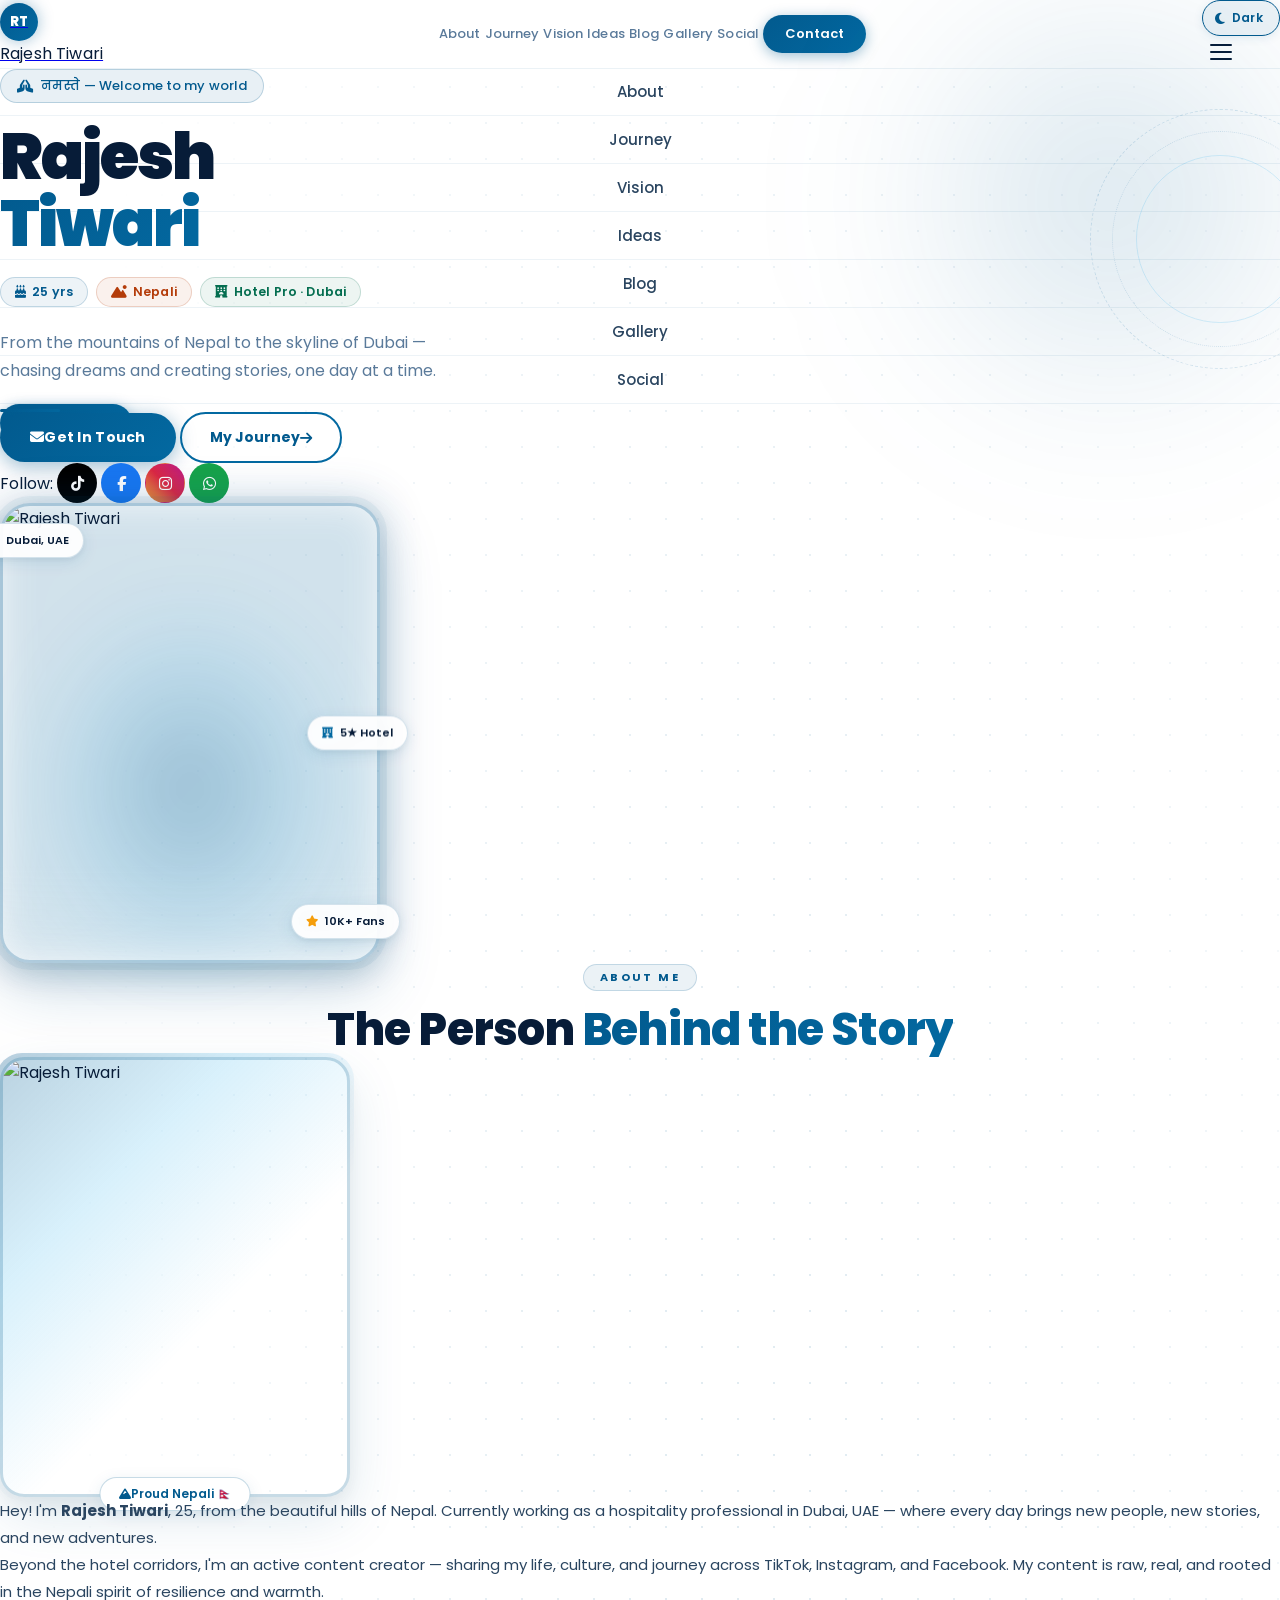
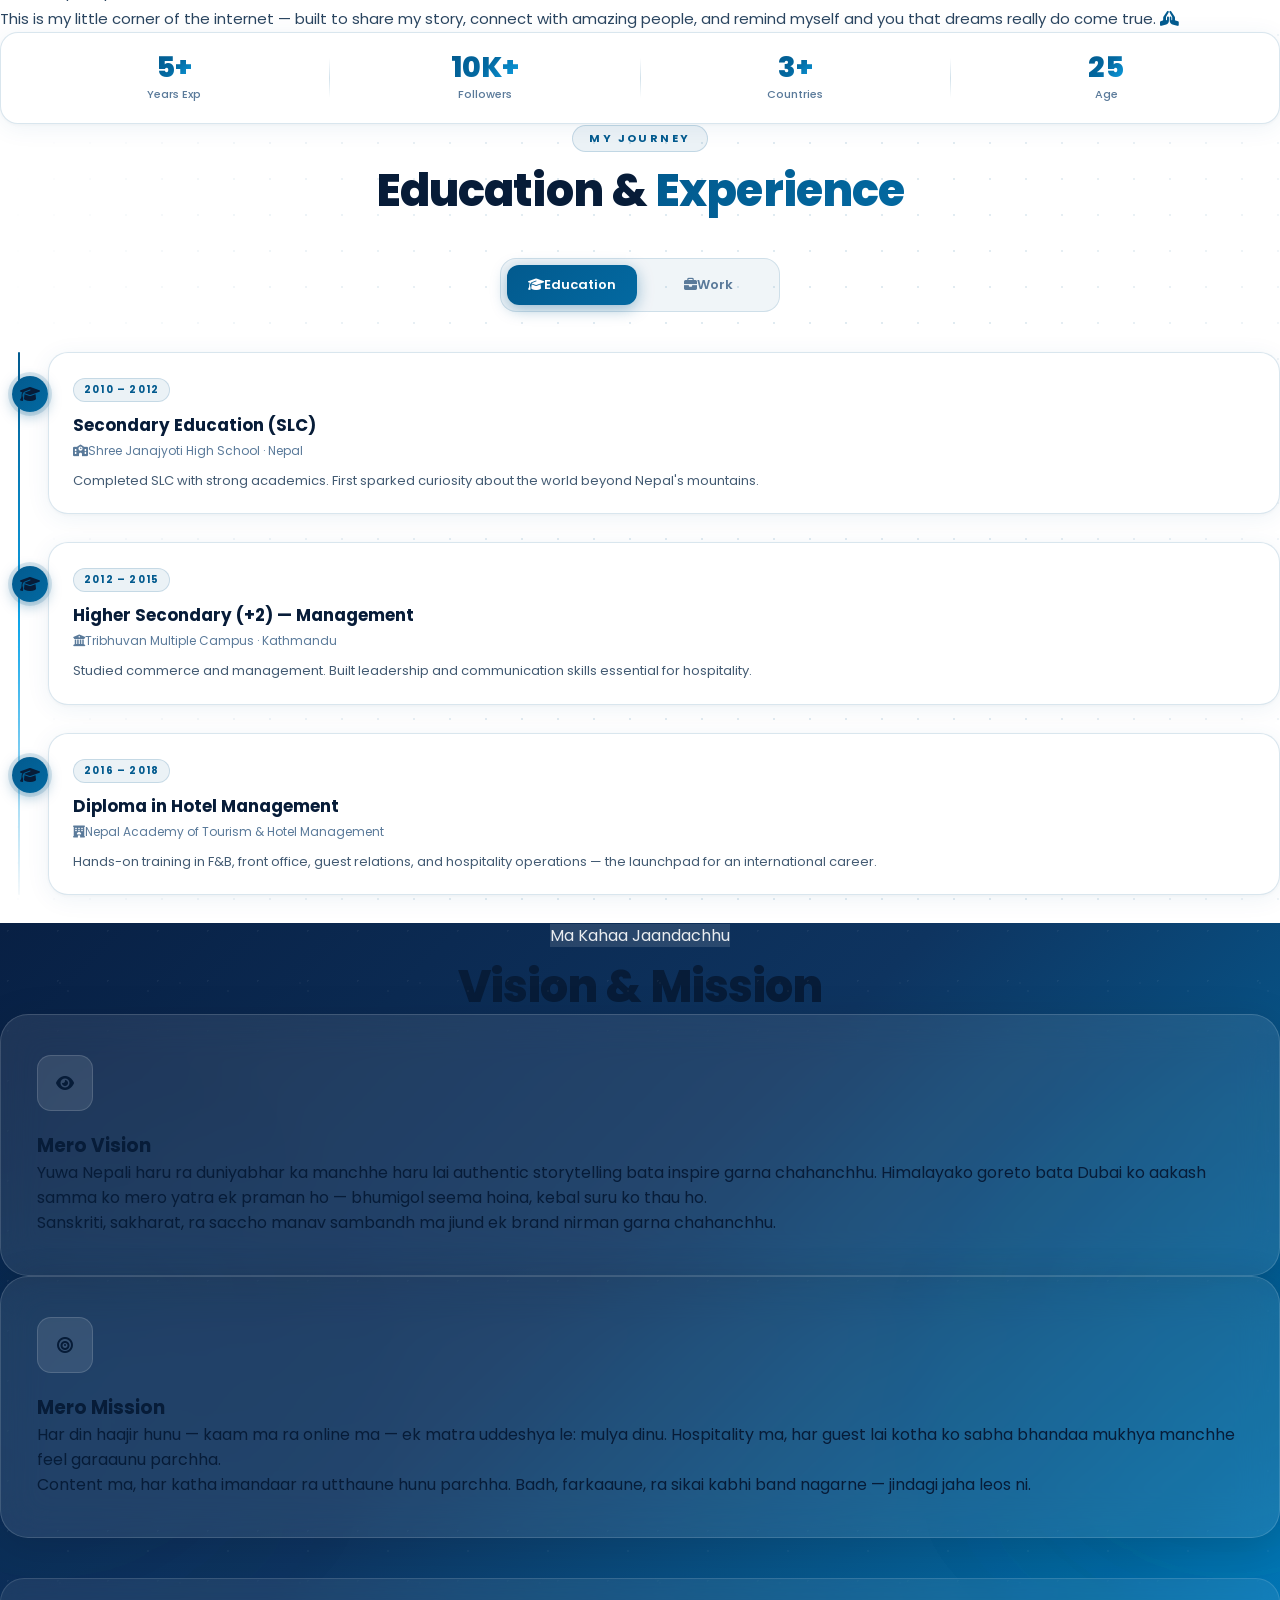
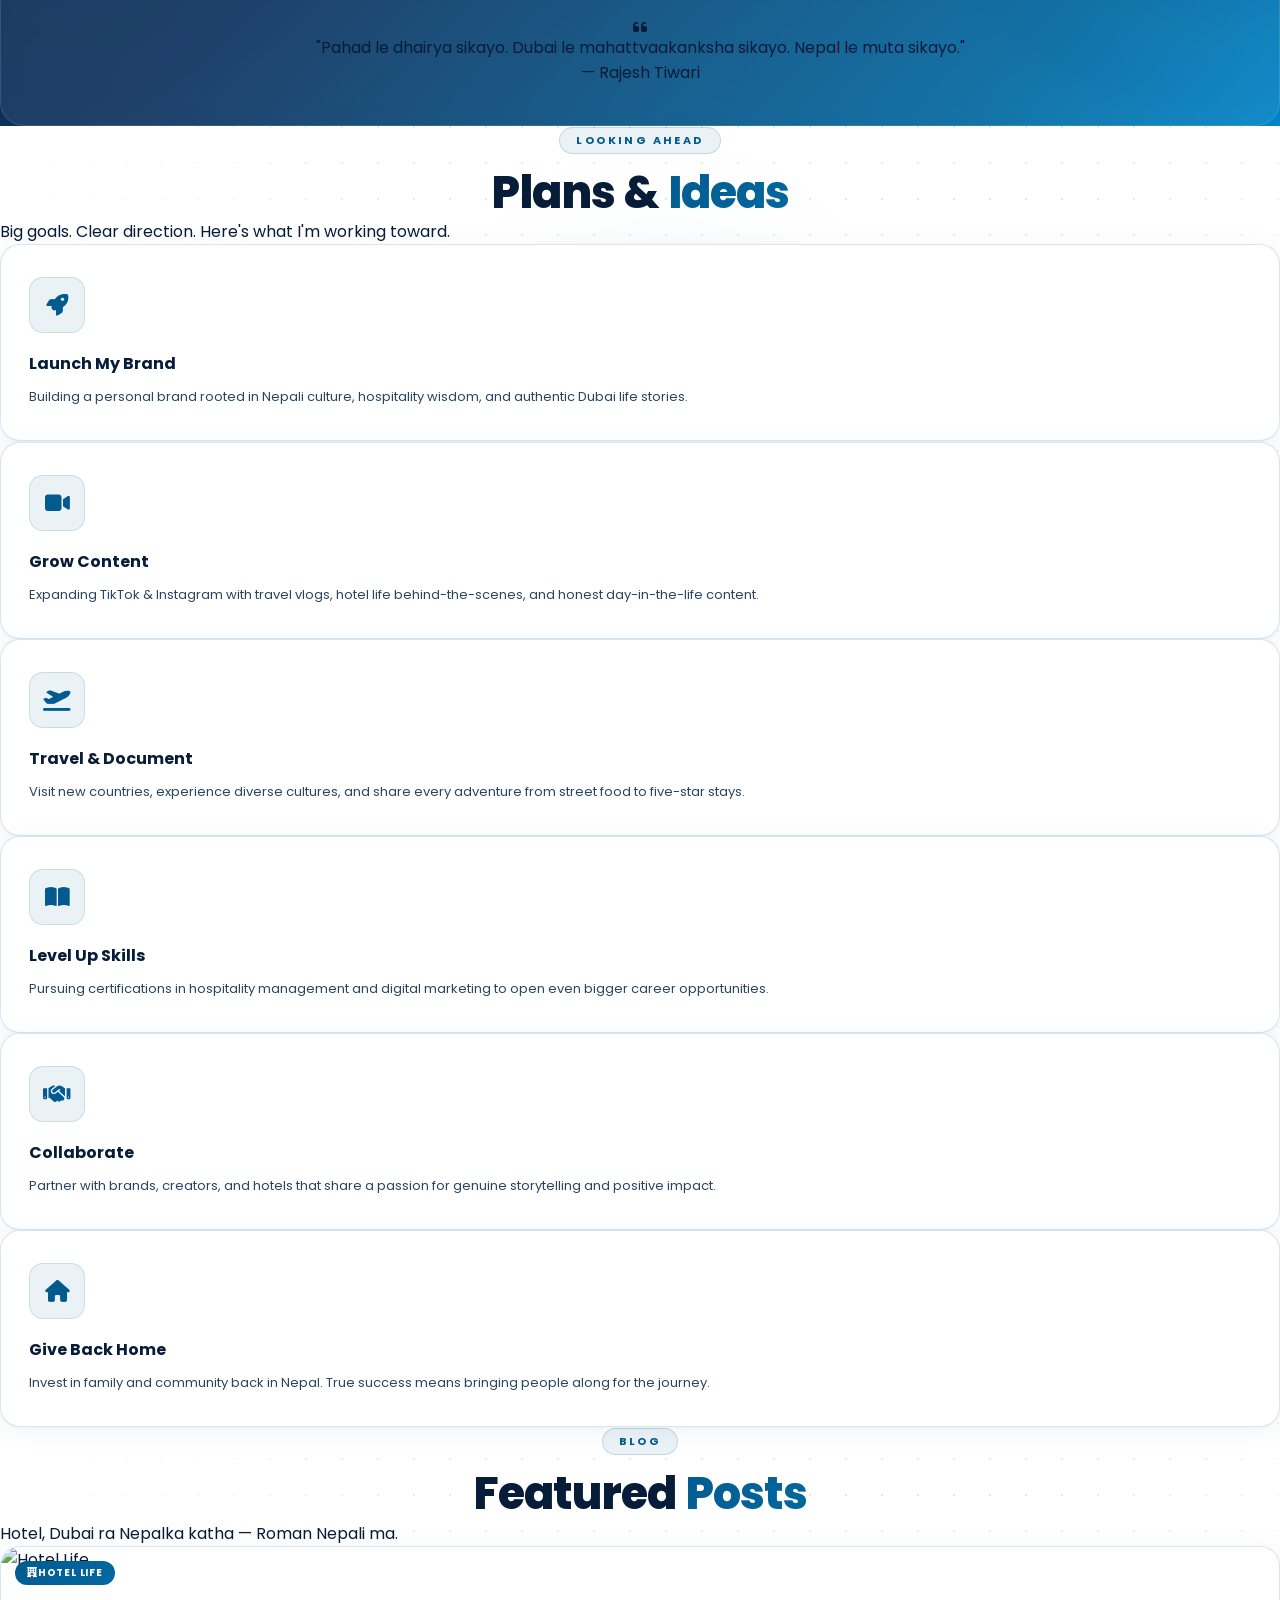
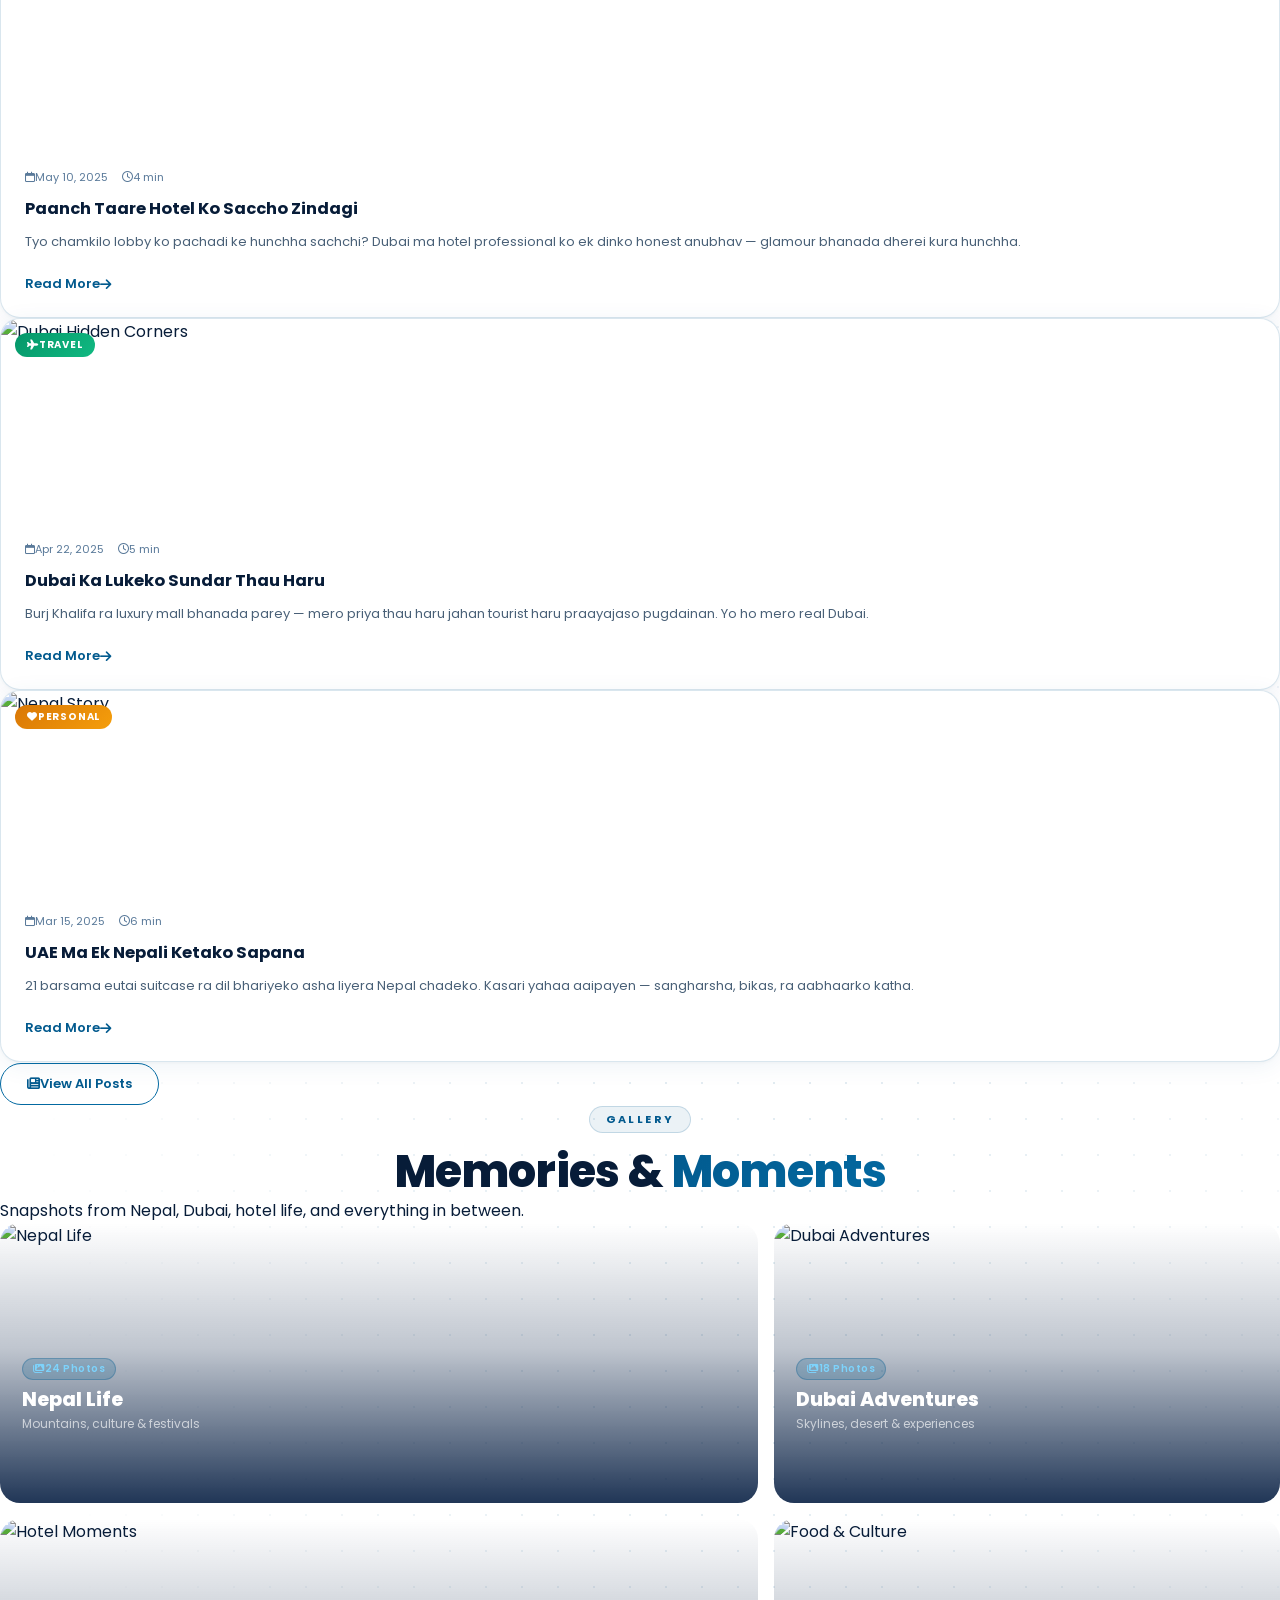
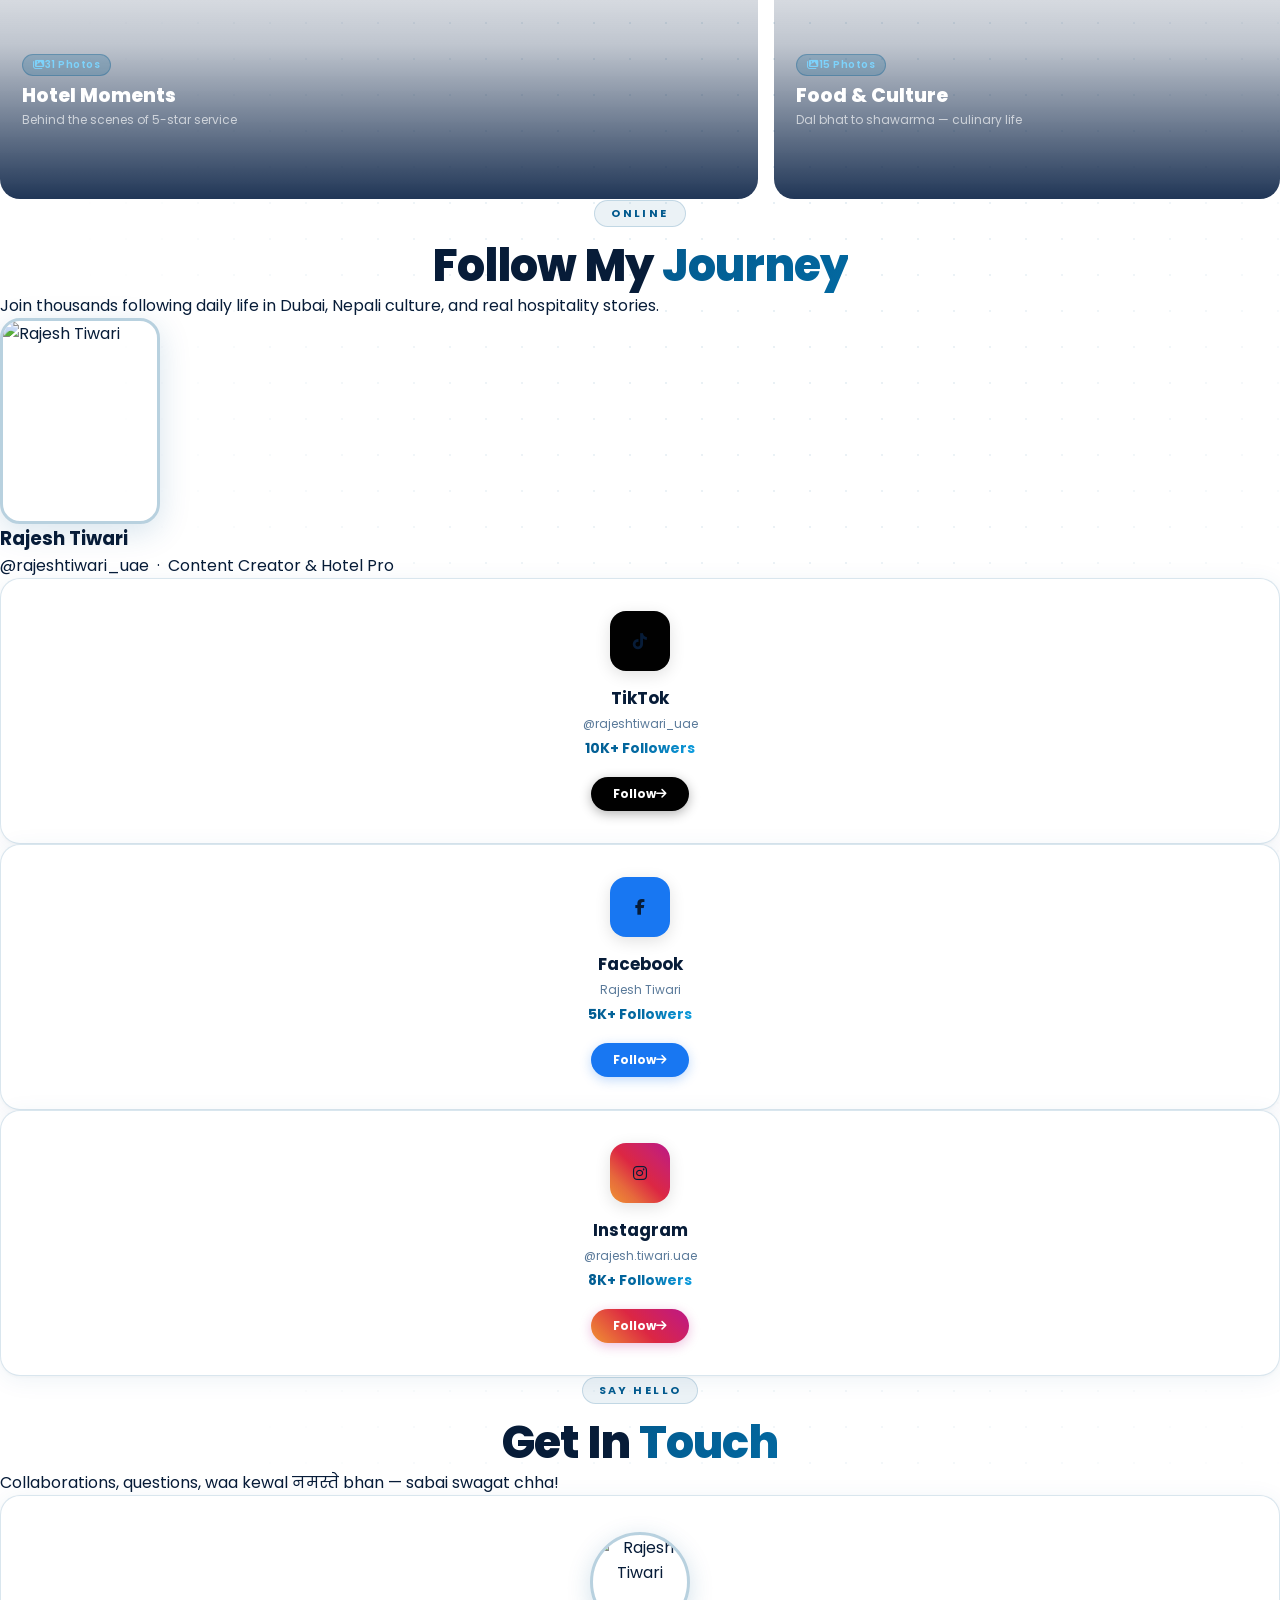
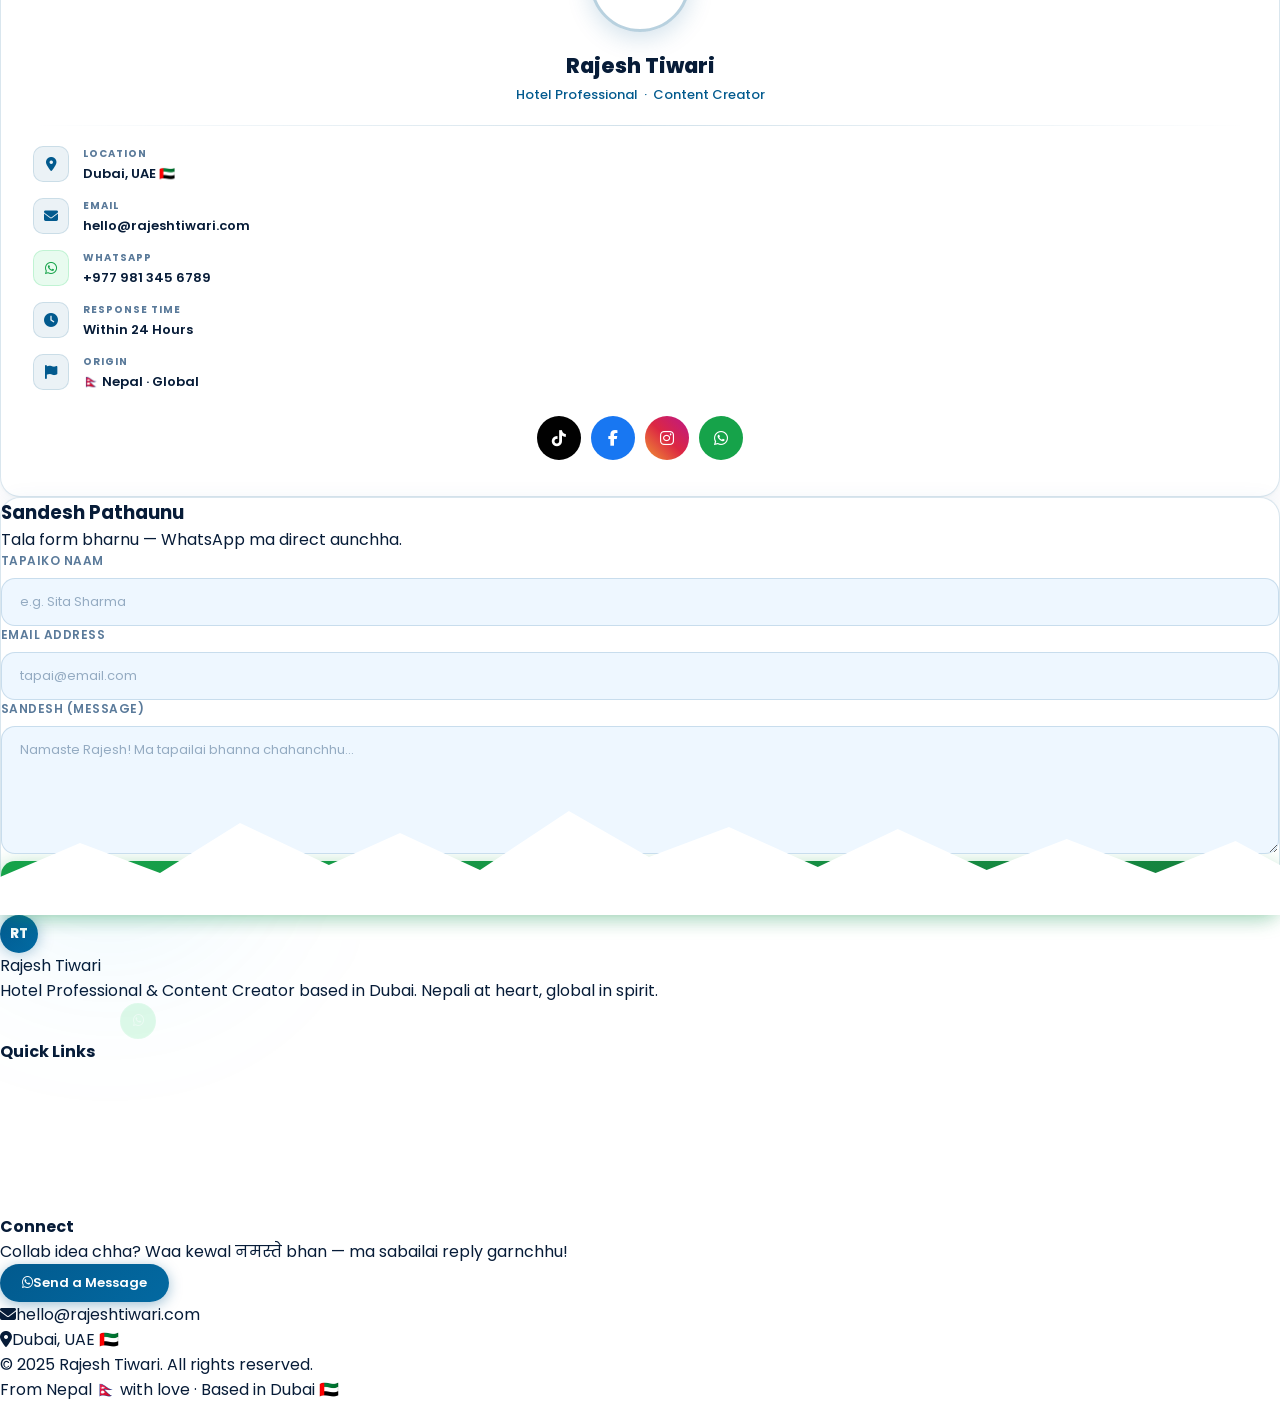
==== index.html @ 40fd5e21 "Add files via upload" ====
<!DOCTYPE html>
<html lang="en">
<head>
  <meta charset="UTF-8" />
  <meta name="viewport" content="width=device-width, initial-scale=1.0" />
  <meta name="description" content="Rajesh Tiwari — Hotel Professional & Content Creator, 25, Nepali, based in Dubai UAE." />
  <title>Rajesh Tiwari | Portfolio</title>

  <link rel="preconnect" href="https://fonts.googleapis.com" />
  <link rel="preconnect" href="https://fonts.gstatic.com" crossorigin />
  <link href="https://fonts.googleapis.com/css2?family=Poppins:wght@300;400;500;600;700;800;900&display=swap" rel="stylesheet" />

  <script src="https://cdn.tailwindcss.com"></script>
  <link rel="stylesheet" href="https://cdnjs.cloudflare.com/ajax/libs/font-awesome/6.5.0/css/all.min.css" />
  <link rel="stylesheet" href="https://unpkg.com/aos@2.3.4/dist/aos.css" />
  <link rel="stylesheet" href="css/style.css" />

  <script>
    tailwind.config = {
      theme: {
        extend: {
          colors: {
            'sky-main':   '#025a8e',
            'sky-bright': '#0369a1',
            'sky-light':  '#0ea5e9',
            'sky-pale':   '#7dd3fc',
            'sky-wash':   '#eef7ff',
            'navy':       '#071c38',
            'body-text':  '#2a4560',
            'muted':      '#5a7a9a',
          },
          fontFamily: { poppins: ['Poppins', 'sans-serif'] },
        },
      },
    }
  </script>
</head>

<body class="font-poppins bg-white text-navy antialiased overflow-x-hidden">

  <!-- ═══════════════════════════════════════
       HEADER
  ═══════════════════════════════════════ -->
  <header id="site-header" class="fixed top-0 left-0 right-0 z-50 transition-all duration-300">
    <div class="header-inner max-w-7xl mx-auto px-5 py-3.5">

      <a href="#hero" class="logo-link flex items-center gap-2.5 flex-shrink-0">
        <div class="logo-badge">RT</div>
        <span class="logo-name font-bold text-base">Rajesh Tiwari</span>
      </a>

      <nav class="desktop-nav hidden md:flex items-center gap-6">
        <a href="#about"   class="nav-link">About</a>
        <a href="#journey" class="nav-link">Journey</a>
        <a href="#vision"  class="nav-link">Vision</a>
        <a href="#ideas"   class="nav-link">Ideas</a>
        <a href="#blog"    class="nav-link">Blog</a>
        <a href="#gallery" class="nav-link">Gallery</a>
        <a href="#social"  class="nav-link">Social</a>
        <a href="#contact" class="btn-primary-sm ml-2">Contact</a>
      </nav>

      <div class="flex items-center gap-2">
        <button id="theme-toggle" class="theme-toggle-btn" aria-label="Toggle dark mode">
          <i id="theme-icon" class="fa-solid fa-moon"></i>
          <span class="toggle-label">Dark</span>
        </button>
        <button id="hamburger" class="hamburger-btn md:hidden" aria-label="Toggle menu" aria-expanded="false">
          <span class="h-line"></span>
          <span class="h-line"></span>
          <span class="h-line"></span>
        </button>
      </div>
    </div>

    <div id="mobile-menu" class="mobile-menu-closed md:hidden overflow-hidden transition-all duration-300">
      <nav class="px-6 py-4 flex flex-col items-center gap-0 border-t border-sky-100">
        <a href="#about"   class="mob-nav-link">About</a>
        <a href="#journey" class="mob-nav-link">Journey</a>
        <a href="#vision"  class="mob-nav-link">Vision</a>
        <a href="#ideas"   class="mob-nav-link">Ideas</a>
        <a href="#blog"    class="mob-nav-link">Blog</a>
        <a href="#gallery" class="mob-nav-link">Gallery</a>
        <a href="#social"  class="mob-nav-link">Social</a>
        <div class="mt-4 w-full flex justify-center">
          <a href="#contact" class="btn-primary-sm">Get In Touch</a>
        </div>
      </nav>
    </div>
  </header>

  <main>

    <!-- ═══════════════════════════════════════
         HERO
    ═══════════════════════════════════════ -->
    <section id="hero" class="relative min-h-screen flex items-center pt-24 pb-0 px-5 overflow-hidden">

      <div class="orb orb-sky-1"></div>
      <div class="orb orb-sky-2"></div>
      <div class="orb orb-sky-3"></div>
      <div class="hero-dot-grid" aria-hidden="true"></div>
      <div id="particles" class="absolute inset-0 pointer-events-none z-0"></div>

      <div class="deco-rings" aria-hidden="true">
        <div class="deco-ring deco-ring-1"></div>
        <div class="deco-ring deco-ring-2"></div>
        <div class="deco-ring deco-ring-3"></div>
      </div>

      <div class="max-w-7xl mx-auto w-full grid md:grid-cols-2 gap-16 items-center relative z-10">

        <!-- Left: Text -->
        <div class="order-2 md:order-1">
          <div class="hero-tag" data-aos="fade-down">
            <i class="fa-solid fa-hands-praying mr-2"></i>
            नमस्ते &mdash; Welcome to my world
          </div>

          <h1 class="hero-name" data-aos="fade-up" data-aos-delay="80">
            Rajesh<br /><span class="sky-gradient-text">Tiwari</span>
          </h1>

          <div class="hero-meta" data-aos="fade-up" data-aos-delay="140">
            <span class="meta-badge">
              <i class="fa-solid fa-cake-candles"></i>25 yrs
            </span>
            <span class="meta-badge meta-badge-nepal">
              <i class="fa-solid fa-mountain-sun"></i>Nepali
            </span>
            <span class="meta-badge meta-badge-hotel">
              <i class="fa-solid fa-hotel"></i>Hotel Pro · Dubai
            </span>
          </div>

          <p class="hero-tagline" data-aos="fade-up" data-aos-delay="200">
            From the mountains of Nepal to the skyline of Dubai —<br class="hidden md:block" />
            chasing dreams and creating stories, one day at a time.
          </p>

          <div class="hero-divider" data-aos="fade-up" data-aos-delay="240"></div>

          <div class="flex flex-wrap gap-4 mt-8" data-aos="fade-up" data-aos-delay="280">
            <a href="#contact" class="btn-primary">
              <i class="fa-solid fa-envelope mr-2"></i>Get In Touch
            </a>
            <a href="#journey" class="btn-outline">
              My Journey <i class="fa-solid fa-arrow-right ml-2 text-sm"></i>
            </a>
          </div>

          <div class="flex items-center gap-3 mt-8" data-aos="fade-up" data-aos-delay="340">
            <span class="text-sm font-medium text-muted">Follow:</span>
            <a href="#" class="hero-social-icon tiktok-ico" target="_blank" rel="noopener" aria-label="TikTok">
              <i class="fa-brands fa-tiktok"></i>
            </a>
            <a href="#" class="hero-social-icon fb-ico" target="_blank" rel="noopener" aria-label="Facebook">
              <i class="fa-brands fa-facebook-f"></i>
            </a>
            <a href="#" class="hero-social-icon ig-ico" target="_blank" rel="noopener" aria-label="Instagram">
              <i class="fa-brands fa-instagram"></i>
            </a>
            <a href="https://wa.me/9779813456789" class="hero-social-icon wa-ico" target="_blank" rel="noopener" aria-label="WhatsApp">
              <i class="fa-brands fa-whatsapp"></i>
            </a>
          </div>
        </div>

        <!-- Right: Photo -->
        <div class="order-1 md:order-2 flex justify-center" data-aos="fade-left" data-aos-delay="100">
          <div class="hero-photo-stage">
            <div class="hero-photo-backdrop"></div>
            <div class="hero-photo-glow"></div>

            <img
              src="https://images.unsplash.com/photo-1506794778202-cad84cf45f1d?w=520&h=680&fit=crop&crop=top&auto=format&q=90"
              alt="Rajesh Tiwari"
              class="hero-photo"
            />

            <div class="float-chip float-chip-top">
              <i class="fa-solid fa-location-dot" style="color:#0369a1;"></i>
              <span>Dubai, UAE</span>
            </div>

            <div class="float-chip float-chip-bottom">
              <i class="fa-solid fa-star" style="color:#f59e0b;"></i>
              <span>10K+ Fans</span>
            </div>

            <div class="float-chip float-chip-right">
              <i class="fa-solid fa-hotel" style="color:#0369a1;"></i>
              <span>5★ Hotel</span>
            </div>
          </div>
        </div>

      </div>

      <div class="mountain-cut" aria-hidden="true">
        <svg viewBox="0 0 1440 110" preserveAspectRatio="none" xmlns="http://www.w3.org/2000/svg">
          <path d="M0,110 L0,72 L90,38 L180,68 L270,18 L370,60 L450,28 L540,65 L640,6 L730,52 L820,22 L920,62 L1010,24 L1110,65 L1200,34 L1300,68 L1390,36 L1440,60 L1440,110 Z" fill="var(--bg-surface)"/>
        </svg>
      </div>
    </section>

    <!-- ═══════════════════════════════════════
         ABOUT
    ═══════════════════════════════════════ -->
    <section id="about" class="py-24 px-5 relative overflow-hidden">
      <div class="section-blob section-blob-right"></div>
      <div class="max-w-6xl mx-auto relative z-10">

        <div class="section-label-wrap" data-aos="fade-up">
          <span class="section-label">About Me</span>
        </div>
        <h2 class="section-title" data-aos="fade-up" data-aos-delay="80">
          The Person <span class="sky-gradient-text">Behind the Story</span>
        </h2>

        <div class="grid md:grid-cols-2 gap-14 items-center mt-14">

          <div class="flex justify-center" data-aos="fade-right">
            <div class="about-photo-frame">
              <img
                src="https://images.unsplash.com/photo-1507003211169-0a1dd7228f2d?w=460&h=560&fit=crop&crop=face&auto=format&q=85"
                alt="Rajesh Tiwari"
                class="about-photo"
              />
              <div class="about-photo-border"></div>
              <div class="about-nepali-tag">
                <i class="fa-solid fa-mountain mr-1"></i>Proud Nepali 🇳🇵
              </div>
            </div>
          </div>

          <div data-aos="fade-left" data-aos-delay="100">
            <p class="about-body mb-5">
              Hey! I'm <strong class="font-semibold text-sky-main">Rajesh Tiwari</strong>, 25, from the beautiful hills of Nepal. Currently working as a hospitality professional in Dubai, UAE — where every day brings new people, new stories, and new adventures.
            </p>
            <p class="about-body mb-5">
              Beyond the hotel corridors, I'm an active content creator — sharing my life, culture, and journey across TikTok, Instagram, and Facebook. My content is raw, real, and rooted in the Nepali spirit of resilience and warmth.
            </p>
            <p class="about-body mb-10">
              This is my little corner of the internet — built to share my story, connect with amazing people, and remind myself and you that dreams really do come true. <i class="fa-solid fa-hands-praying" style="color:var(--sky-main);"></i>
            </p>

            <div class="stats-row">
              <div class="stat-block">
                <span class="stat-num">5+</span>
                <span class="stat-lbl">Years Exp</span>
              </div>
              <div class="stat-sep"></div>
              <div class="stat-block">
                <span class="stat-num">10K+</span>
                <span class="stat-lbl">Followers</span>
              </div>
              <div class="stat-sep"></div>
              <div class="stat-block">
                <span class="stat-num">3+</span>
                <span class="stat-lbl">Countries</span>
              </div>
              <div class="stat-sep"></div>
              <div class="stat-block">
                <span class="stat-num">25</span>
                <span class="stat-lbl">Age</span>
              </div>
            </div>
          </div>

        </div>
      </div>
    </section>

    <!-- ═══════════════════════════════════════
         JOURNEY
    ═══════════════════════════════════════ -->
    <section id="journey" class="py-24 px-5 relative overflow-hidden">
      <div class="section-blob section-blob-left"></div>
      <div class="max-w-4xl mx-auto relative z-10">

        <div class="section-label-wrap" data-aos="fade-up">
          <span class="section-label">My Journey</span>
        </div>
        <h2 class="section-title" data-aos="fade-up" data-aos-delay="80">
          Education &amp; <span class="sky-gradient-text">Experience</span>
        </h2>

        <div class="tab-row" data-aos="fade-up" data-aos-delay="130">
          <button id="tab-education" class="tab-btn tab-active">
            <i class="fa-solid fa-graduation-cap mr-2"></i>Education
          </button>
          <button id="tab-work" class="tab-btn">
            <i class="fa-solid fa-briefcase mr-2"></i>Work
          </button>
        </div>

        <div id="education-content" class="tl-pane">
          <div class="tl-track">

            <div class="tl-item" data-aos="fade-up">
              <div class="tl-dot tl-edu"><i class="fa-solid fa-graduation-cap text-xs text-white"></i></div>
              <div class="tl-card card-surface">
                <span class="tl-date">2010 – 2012</span>
                <h3 class="tl-title">Secondary Education (SLC)</h3>
                <p class="tl-sub"><i class="fa-solid fa-school mr-1"></i>Shree Janajyoti High School · Nepal</p>
                <p class="tl-desc">Completed SLC with strong academics. First sparked curiosity about the world beyond Nepal's mountains.</p>
              </div>
            </div>

            <div class="tl-item" data-aos="fade-up" data-aos-delay="100">
              <div class="tl-dot tl-edu"><i class="fa-solid fa-graduation-cap text-xs text-white"></i></div>
              <div class="tl-card card-surface">
                <span class="tl-date">2012 – 2015</span>
                <h3 class="tl-title">Higher Secondary (+2) — Management</h3>
                <p class="tl-sub"><i class="fa-solid fa-building-columns mr-1"></i>Tribhuvan Multiple Campus · Kathmandu</p>
                <p class="tl-desc">Studied commerce and management. Built leadership and communication skills essential for hospitality.</p>
              </div>
            </div>

            <div class="tl-item" data-aos="fade-up" data-aos-delay="200">
              <div class="tl-dot tl-edu"><i class="fa-solid fa-graduation-cap text-xs text-white"></i></div>
              <div class="tl-card card-surface">
                <span class="tl-date">2016 – 2018</span>
                <h3 class="tl-title">Diploma in Hotel Management</h3>
                <p class="tl-sub"><i class="fa-solid fa-hotel mr-1"></i>Nepal Academy of Tourism &amp; Hotel Management</p>
                <p class="tl-desc">Hands-on training in F&amp;B, front office, guest relations, and hospitality operations — the launchpad for an international career.</p>
              </div>
            </div>

          </div>
        </div>

        <div id="work-content" class="tl-pane hidden">
          <div class="tl-track">

            <div class="tl-item" data-aos="fade-up">
              <div class="tl-dot tl-work"><i class="fa-solid fa-briefcase text-xs text-white"></i></div>
              <div class="tl-card card-surface">
                <span class="tl-date tl-date-work">2018 – 2019</span>
                <h3 class="tl-title">F&amp;B Trainee</h3>
                <p class="tl-sub"><i class="fa-solid fa-location-dot mr-1"></i>Radisson Hotel · Kathmandu, Nepal</p>
                <p class="tl-desc">First professional hospitality experience. Served hundreds of guests daily, learned high-standard service and teamwork.</p>
              </div>
            </div>

            <div class="tl-item" data-aos="fade-up" data-aos-delay="100">
              <div class="tl-dot tl-work"><i class="fa-solid fa-briefcase text-xs text-white"></i></div>
              <div class="tl-card card-surface">
                <span class="tl-date tl-date-work">2019 – 2022</span>
                <h3 class="tl-title">Senior Waiter</h3>
                <p class="tl-sub"><i class="fa-solid fa-location-dot mr-1"></i>Luxury Beach Resort · Abu Dhabi, UAE</p>
                <p class="tl-desc">Joined an international team, served guests from 50+ countries, and got promoted within 8 months for outstanding service.</p>
              </div>
            </div>

            <div class="tl-item" data-aos="fade-up" data-aos-delay="200">
              <div class="tl-dot tl-work"><i class="fa-solid fa-briefcase text-xs text-white"></i></div>
              <div class="tl-card card-surface">
                <span class="tl-date tl-date-work">2022 – Present</span>
                <h3 class="tl-title">Hotel Professional</h3>
                <p class="tl-sub"><i class="fa-solid fa-location-dot mr-1"></i>5-Star Hotel · Dubai, UAE</p>
                <p class="tl-desc">Delivering world-class guest experiences at one of Dubai's premier properties while building a growing social media brand.</p>
              </div>
            </div>

          </div>
        </div>

      </div>
    </section>

    <!-- ═══════════════════════════════════════
         VISION & MISSION
    ═══════════════════════════════════════ -->
    <section id="vision" class="py-24 px-5 relative overflow-hidden">
      <div class="vision-bg"></div>
      <div class="vision-pattern" aria-hidden="true"></div>

      <div class="max-w-6xl mx-auto relative z-10">
        <div class="section-label-wrap" data-aos="fade-up">
          <span class="section-label-light">Ma Kahaa Jaandachhu</span>
        </div>
        <h2 class="section-title text-white" data-aos="fade-up" data-aos-delay="80">Vision &amp; Mission</h2>

        <div class="grid md:grid-cols-2 gap-8 mt-14">

          <div class="vision-card" data-aos="fade-right" data-aos-delay="100">
            <div class="vision-icon">
              <i class="fa-solid fa-eye text-2xl text-sky-light"></i>
            </div>
            <h3 class="text-xl font-bold text-white mb-4">Mero Vision</h3>
            <p class="text-white/75 leading-relaxed text-sm">
              Yuwa Nepali haru ra duniyabhar ka manchhe haru lai authentic storytelling bata inspire garna chahanchhu. Himalayako goreto bata Dubai ko aakash samma ko mero yatra ek praman ho — bhumigol seema hoina, kebal suru ko thau ho.
            </p>
            <p class="text-white/75 leading-relaxed text-sm mt-3">
              Sanskriti, sakharat, ra saccho manav sambandh ma jiund ek brand nirman garna chahanchhu.
            </p>
          </div>

          <div class="vision-card" data-aos="fade-left" data-aos-delay="200">
            <div class="vision-icon">
              <i class="fa-solid fa-bullseye text-2xl text-sky-light"></i>
            </div>
            <h3 class="text-xl font-bold text-white mb-4">Mero Mission</h3>
            <p class="text-white/75 leading-relaxed text-sm">
              Har din haajir hunu — kaam ma ra online ma — ek matra uddeshya le: mulya dinu. Hospitality ma, har guest lai kotha ko sabha bhandaa mukhya manchhe feel garaaunu parchha.
            </p>
            <p class="text-white/75 leading-relaxed text-sm mt-3">
              Content ma, har katha imandaar ra utthaune hunu parchha. Badh, farkaaune, ra sikai kabhi band nagarne — jindagi jaha leos ni.
            </p>
          </div>

        </div>

        <div class="quote-block" data-aos="zoom-in" data-aos-delay="300">
          <i class="fa-solid fa-quote-left text-sky-light text-2xl mb-4 block"></i>
          <p class="text-lg md:text-2xl font-semibold text-white italic text-center max-w-2xl mx-auto">
            "Pahad le dhairya sikayo. Dubai le mahattvaakanksha sikayo. Nepal le muta sikayo."
          </p>
          <p class="text-white/40 text-sm mt-4">— Rajesh Tiwari</p>
        </div>

      </div>
    </section>

    <!-- ═══════════════════════════════════════
         PLAN & IDEAS
    ═══════════════════════════════════════ -->
    <section id="ideas" class="py-24 px-5 relative overflow-hidden">
      <div class="section-blob section-blob-right"></div>
      <div class="max-w-6xl mx-auto relative z-10">

        <div class="section-label-wrap" data-aos="fade-up">
          <span class="section-label">Looking Ahead</span>
        </div>
        <h2 class="section-title" data-aos="fade-up" data-aos-delay="80">
          Plans &amp; <span class="sky-gradient-text">Ideas</span>
        </h2>
        <p class="text-center text-muted mt-4 mb-14 max-w-xl mx-auto text-sm" data-aos="fade-up" data-aos-delay="120">
          Big goals. Clear direction. Here's what I'm working toward.
        </p>

        <div class="grid sm:grid-cols-2 lg:grid-cols-3 gap-6">

          <div class="idea-card card-surface tilt-card" data-aos="fade-up" data-aos-delay="0">
            <div class="idea-icon"><i class="fa-solid fa-rocket"></i></div>
            <h3 class="idea-title">Launch My Brand</h3>
            <p class="idea-desc">Building a personal brand rooted in Nepali culture, hospitality wisdom, and authentic Dubai life stories.</p>
          </div>

          <div class="idea-card card-surface tilt-card" data-aos="fade-up" data-aos-delay="80">
            <div class="idea-icon"><i class="fa-solid fa-video"></i></div>
            <h3 class="idea-title">Grow Content</h3>
            <p class="idea-desc">Expanding TikTok &amp; Instagram with travel vlogs, hotel life behind-the-scenes, and honest day-in-the-life content.</p>
          </div>

          <div class="idea-card card-surface tilt-card" data-aos="fade-up" data-aos-delay="160">
            <div class="idea-icon"><i class="fa-solid fa-plane-departure"></i></div>
            <h3 class="idea-title">Travel &amp; Document</h3>
            <p class="idea-desc">Visit new countries, experience diverse cultures, and share every adventure from street food to five-star stays.</p>
          </div>

          <div class="idea-card card-surface tilt-card" data-aos="fade-up" data-aos-delay="240">
            <div class="idea-icon"><i class="fa-solid fa-book-open"></i></div>
            <h3 class="idea-title">Level Up Skills</h3>
            <p class="idea-desc">Pursuing certifications in hospitality management and digital marketing to open even bigger career opportunities.</p>
          </div>

          <div class="idea-card card-surface tilt-card" data-aos="fade-up" data-aos-delay="320">
            <div class="idea-icon"><i class="fa-solid fa-handshake"></i></div>
            <h3 class="idea-title">Collaborate</h3>
            <p class="idea-desc">Partner with brands, creators, and hotels that share a passion for genuine storytelling and positive impact.</p>
          </div>

          <div class="idea-card card-surface tilt-card" data-aos="fade-up" data-aos-delay="400">
            <div class="idea-icon"><i class="fa-solid fa-house"></i></div>
            <h3 class="idea-title">Give Back Home</h3>
            <p class="idea-desc">Invest in family and community back in Nepal. True success means bringing people along for the journey.</p>
          </div>

        </div>
      </div>
    </section>

    <!-- ═══════════════════════════════════════
         FEATURED BLOG
    ═══════════════════════════════════════ -->
    <section id="blog" class="py-24 px-5 relative overflow-hidden">
      <div class="section-blob section-blob-left"></div>
      <div class="max-w-6xl mx-auto relative z-10">

        <div class="section-label-wrap" data-aos="fade-up">
          <span class="section-label">Blog</span>
        </div>
        <h2 class="section-title" data-aos="fade-up" data-aos-delay="80">
          Featured <span class="sky-gradient-text">Posts</span>
        </h2>
        <p class="text-center text-muted mt-4 mb-14 max-w-xl mx-auto text-sm" data-aos="fade-up" data-aos-delay="120">
          Hotel, Dubai ra Nepalka katha — Roman Nepali ma.
        </p>

        <div class="grid md:grid-cols-3 gap-7">

          <article class="blog-card card-surface tilt-card" data-aos="fade-up" data-aos-delay="0">
            <div class="blog-img-wrap">
              <img
                src="https://images.unsplash.com/photo-1566073771259-6a8506099945?w=600&h=360&fit=crop&auto=format&q=80"
                alt="Hotel Life"
                class="blog-img"
              />
              <span class="blog-tag"><i class="fa-solid fa-hotel mr-1"></i>Hotel Life</span>
            </div>
            <div class="blog-body">
              <div class="blog-meta">
                <span><i class="fa-regular fa-calendar mr-1"></i>May 10, 2025</span>
                <span><i class="fa-regular fa-clock mr-1"></i>4 min</span>
              </div>
              <h3 class="blog-title">Paanch Taare Hotel Ko Saccho Zindagi</h3>
              <p class="blog-excerpt">Tyo chamkilo lobby ko pachadi ke hunchha sachchi? Dubai ma hotel professional ko ek dinko honest anubhav — glamour bhanada dherei kura hunchha.</p>
              <a href="#" class="blog-more">Read More <i class="fa-solid fa-arrow-right ml-1 text-xs"></i></a>
            </div>
          </article>

          <article class="blog-card card-surface tilt-card" data-aos="fade-up" data-aos-delay="120">
            <div class="blog-img-wrap">
              <img
                src="https://images.unsplash.com/photo-1512453979798-5ea266f8880c?w=600&h=360&fit=crop&auto=format&q=80"
                alt="Dubai Hidden Corners"
                class="blog-img"
              />
              <span class="blog-tag blog-tag-travel"><i class="fa-solid fa-plane mr-1"></i>Travel</span>
            </div>
            <div class="blog-body">
              <div class="blog-meta">
                <span><i class="fa-regular fa-calendar mr-1"></i>Apr 22, 2025</span>
                <span><i class="fa-regular fa-clock mr-1"></i>5 min</span>
              </div>
              <h3 class="blog-title">Dubai Ka Lukeko Sundar Thau Haru</h3>
              <p class="blog-excerpt">Burj Khalifa ra luxury mall bhanada parey — mero priya thau haru jahan tourist haru praayajaso pugdainan. Yo ho mero real Dubai.</p>
              <a href="#" class="blog-more">Read More <i class="fa-solid fa-arrow-right ml-1 text-xs"></i></a>
            </div>
          </article>

          <article class="blog-card card-surface tilt-card" data-aos="fade-up" data-aos-delay="240">
            <div class="blog-img-wrap">
              <img
                src="https://images.unsplash.com/photo-1544735716-392fe2489ffa?w=600&h=360&fit=crop&auto=format&q=80"
                alt="Nepal Story"
                class="blog-img"
              />
              <span class="blog-tag blog-tag-personal"><i class="fa-solid fa-heart mr-1"></i>Personal</span>
            </div>
            <div class="blog-body">
              <div class="blog-meta">
                <span><i class="fa-regular fa-calendar mr-1"></i>Mar 15, 2025</span>
                <span><i class="fa-regular fa-clock mr-1"></i>6 min</span>
              </div>
              <h3 class="blog-title">UAE Ma Ek Nepali Ketako Sapana</h3>
              <p class="blog-excerpt">21 barsama eutai suitcase ra dil bhariyeko asha liyera Nepal chadeko. Kasari yahaa aaipayen — sangharsha, bikas, ra aabhaarko katha.</p>
              <a href="#" class="blog-more">Read More <i class="fa-solid fa-arrow-right ml-1 text-xs"></i></a>
            </div>
          </article>

        </div>

        <div class="text-center mt-12" data-aos="fade-up">
          <a href="#" class="btn-outline-sm">
            <i class="fa-solid fa-newspaper mr-2"></i>View All Posts
          </a>
        </div>
      </div>
    </section>

    <!-- ═══════════════════════════════════════
         GALLERY
    ═══════════════════════════════════════ -->
    <section id="gallery" class="py-24 px-5 relative overflow-hidden">
      <div class="section-blob section-blob-right"></div>
      <div class="max-w-6xl mx-auto relative z-10">

        <div class="section-label-wrap" data-aos="fade-up">
          <span class="section-label">Gallery</span>
        </div>
        <h2 class="section-title" data-aos="fade-up" data-aos-delay="80">
          Memories &amp; <span class="sky-gradient-text">Moments</span>
        </h2>
        <p class="text-center text-muted mt-4 mb-14 max-w-xl mx-auto text-sm" data-aos="fade-up" data-aos-delay="120">
          Snapshots from Nepal, Dubai, hotel life, and everything in between.
        </p>

        <div class="gallery-grid">

          <div class="gal-card" data-aos="fade-right" data-aos-delay="0">
            <img src="https://images.unsplash.com/photo-1544735716-392fe2489ffa?w=800&h=600&fit=crop&auto=format&q=80" alt="Nepal Life" class="gal-img" />
            <div class="gal-overlay">
              <div class="gal-info">
                <span class="gal-count"><i class="fa-solid fa-images mr-1"></i>24 Photos</span>
                <h3 class="gal-name">Nepal Life</h3>
                <p class="gal-desc">Mountains, culture &amp; festivals</p>
                <a href="gallery-nepal.html" class="gal-btn">View Gallery <i class="fa-solid fa-arrow-right ml-1 text-xs"></i></a>
              </div>
            </div>
            <div class="gal-shimmer"></div>
          </div>

          <div class="gal-card" data-aos="fade-left" data-aos-delay="80">
            <img src="https://images.unsplash.com/photo-1512453979798-5ea266f8880c?w=700&h=500&fit=crop&auto=format&q=80" alt="Dubai Adventures" class="gal-img" />
            <div class="gal-overlay">
              <div class="gal-info">
                <span class="gal-count"><i class="fa-solid fa-images mr-1"></i>18 Photos</span>
                <h3 class="gal-name">Dubai Adventures</h3>
                <p class="gal-desc">Skylines, desert &amp; experiences</p>
                <a href="gallery-dubai.html" class="gal-btn">View Gallery <i class="fa-solid fa-arrow-right ml-1 text-xs"></i></a>
              </div>
            </div>
            <div class="gal-shimmer"></div>
          </div>

          <div class="gal-card" data-aos="fade-right" data-aos-delay="160">
            <img src="https://images.unsplash.com/photo-1566073771259-6a8506099945?w=700&h=500&fit=crop&auto=format&q=80" alt="Hotel Moments" class="gal-img" />
            <div class="gal-overlay">
              <div class="gal-info">
                <span class="gal-count"><i class="fa-solid fa-images mr-1"></i>31 Photos</span>
                <h3 class="gal-name">Hotel Moments</h3>
                <p class="gal-desc">Behind the scenes of 5-star service</p>
                <a href="gallery-hotel.html" class="gal-btn">View Gallery <i class="fa-solid fa-arrow-right ml-1 text-xs"></i></a>
              </div>
            </div>
            <div class="gal-shimmer"></div>
          </div>

          <div class="gal-card" data-aos="fade-left" data-aos-delay="240">
            <img src="https://images.unsplash.com/photo-1565557623262-b51c2513a641?w=800&h=600&fit=crop&auto=format&q=80" alt="Food & Culture" class="gal-img" />
            <div class="gal-overlay">
              <div class="gal-info">
                <span class="gal-count"><i class="fa-solid fa-images mr-1"></i>15 Photos</span>
                <h3 class="gal-name">Food &amp; Culture</h3>
                <p class="gal-desc">Dal bhat to shawarma — culinary life</p>
                <a href="gallery-food.html" class="gal-btn">View Gallery <i class="fa-solid fa-arrow-right ml-1 text-xs"></i></a>
              </div>
            </div>
            <div class="gal-shimmer"></div>
          </div>

        </div>
      </div>
    </section>

    <!-- ═══════════════════════════════════════
         SOCIAL MEDIA
    ═══════════════════════════════════════ -->
    <section id="social" class="py-24 px-5 relative overflow-hidden">
      <div class="section-blob section-blob-left"></div>
      <div class="max-w-6xl mx-auto text-center relative z-10">

        <div class="section-label-wrap" data-aos="fade-up">
          <span class="section-label">Online</span>
        </div>
        <h2 class="section-title" data-aos="fade-up" data-aos-delay="80">
          Follow My <span class="sky-gradient-text">Journey</span>
        </h2>
        <p class="text-muted mt-4 mb-14 max-w-xl mx-auto text-sm" data-aos="fade-up" data-aos-delay="120">
          Join thousands following daily life in Dubai, Nepali culture, and real hospitality stories.
        </p>

        <div class="flex flex-col items-center mb-14" data-aos="zoom-in">
          <div class="social-profile-frame">
            <img
              src="https://images.unsplash.com/photo-1507003211169-0a1dd7228f2d?w=280&h=340&fit=crop&crop=face&auto=format&q=85"
              alt="Rajesh Tiwari"
              class="social-profile-img"
            />
          </div>
          <h3 class="text-2xl font-bold mt-5 section-heading-text">Rajesh Tiwari</h3>
          <p class="text-sky-main font-semibold mt-1 text-sm">@rajeshtiwari_uae &nbsp;·&nbsp; Content Creator &amp; Hotel Pro</p>
        </div>

        <div class="grid sm:grid-cols-3 gap-6 max-w-3xl mx-auto">

          <div class="platform-card card-surface tilt-card" data-aos="fade-up" data-aos-delay="0">
            <div class="plat-icon tiktok-plat"><i class="fa-brands fa-tiktok text-xl text-white"></i></div>
            <h4 class="plat-name">TikTok</h4>
            <p class="plat-handle">@rajeshtiwari_uae</p>
            <p class="plat-count">10K+ Followers</p>
            <a href="#" target="_blank" rel="noopener" class="plat-btn tiktok-btn">
              Follow <i class="fa-solid fa-arrow-right text-xs ml-1"></i>
            </a>
          </div>

          <div class="platform-card card-surface tilt-card" data-aos="fade-up" data-aos-delay="100">
            <div class="plat-icon fb-plat"><i class="fa-brands fa-facebook-f text-xl text-white"></i></div>
            <h4 class="plat-name">Facebook</h4>
            <p class="plat-handle">Rajesh Tiwari</p>
            <p class="plat-count">5K+ Followers</p>
            <a href="#" target="_blank" rel="noopener" class="plat-btn fb-btn">
              Follow <i class="fa-solid fa-arrow-right text-xs ml-1"></i>
            </a>
          </div>

          <div class="platform-card card-surface tilt-card" data-aos="fade-up" data-aos-delay="200">
            <div class="plat-icon ig-plat"><i class="fa-brands fa-instagram text-xl text-white"></i></div>
            <h4 class="plat-name">Instagram</h4>
            <p class="plat-handle">@rajesh.tiwari.uae</p>
            <p class="plat-count">8K+ Followers</p>
            <a href="#" target="_blank" rel="noopener" class="plat-btn ig-btn">
              Follow <i class="fa-solid fa-arrow-right text-xs ml-1"></i>
            </a>
          </div>

        </div>
      </div>
    </section>

    <!-- ═══════════════════════════════════════
         CONTACT — Profile LEFT · Form RIGHT
    ═══════════════════════════════════════ -->
    <section id="contact" class="py-24 px-5 relative overflow-hidden">
      <div class="section-blob section-blob-right"></div>
      <div class="max-w-6xl mx-auto relative z-10">

        <div class="section-label-wrap" data-aos="fade-up">
          <span class="section-label">Say Hello</span>
        </div>
        <h2 class="section-title" data-aos="fade-up" data-aos-delay="80">
          Get In <span class="sky-gradient-text">Touch</span>
        </h2>
        <p class="text-center text-muted mt-4 mb-14 max-w-xl mx-auto text-sm" data-aos="fade-up" data-aos-delay="120">
          Collaborations, questions, waa kewal नमस्ते bhan — sabai swagat chha!
        </p>

        <div class="grid md:grid-cols-2 gap-10 items-start">

          <!-- LEFT: Profile card -->
          <div class="contact-profile-card card-surface" data-aos="fade-right">

            <div class="contact-avatar-wrap">
              <img
                src="https://images.unsplash.com/photo-1507003211169-0a1dd7228f2d?w=260&h=260&fit=crop&crop=face&auto=format&q=85"
                alt="Rajesh Tiwari"
                class="contact-avatar"
              />
            </div>

            <h3 class="contact-profile-name">Rajesh Tiwari</h3>
            <p class="contact-profile-role">Hotel Professional &nbsp;·&nbsp; Content Creator</p>

            <div class="contact-divider"></div>

            <div class="contact-info-list">
              <div class="contact-info-row">
                <div class="contact-info-icon"><i class="fa-solid fa-location-dot"></i></div>
                <div>
                  <p class="contact-info-label">Location</p>
                  <p class="contact-info-val">Dubai, UAE 🇦🇪</p>
                </div>
              </div>
              <div class="contact-info-row">
                <div class="contact-info-icon"><i class="fa-solid fa-envelope"></i></div>
                <div>
                  <p class="contact-info-label">Email</p>
                  <p class="contact-info-val">hello@rajeshtiwari.com</p>
                </div>
              </div>
              <div class="contact-info-row">
                <div class="contact-info-icon" style="background:rgba(37,211,102,0.1); border-color:rgba(37,211,102,0.2); color:#16a34a;">
                  <i class="fa-brands fa-whatsapp"></i>
                </div>
                <div>
                  <p class="contact-info-label">WhatsApp</p>
                  <p class="contact-info-val">+977 981 345 6789</p>
                </div>
              </div>
              <div class="contact-info-row">
                <div class="contact-info-icon"><i class="fa-solid fa-clock"></i></div>
                <div>
                  <p class="contact-info-label">Response Time</p>
                  <p class="contact-info-val">Within 24 Hours</p>
                </div>
              </div>
              <div class="contact-info-row">
                <div class="contact-info-icon"><i class="fa-solid fa-flag"></i></div>
                <div>
                  <p class="contact-info-label">Origin</p>
                  <p class="contact-info-val">🇳🇵 Nepal · Global</p>
                </div>
              </div>
            </div>

            <div class="contact-social-row">
              <a href="#" target="_blank" rel="noopener" class="contact-soc-btn tiktok-soc" aria-label="TikTok">
                <i class="fa-brands fa-tiktok"></i>
              </a>
              <a href="#" target="_blank" rel="noopener" class="contact-soc-btn fb-soc" aria-label="Facebook">
                <i class="fa-brands fa-facebook-f"></i>
              </a>
              <a href="#" target="_blank" rel="noopener" class="contact-soc-btn ig-soc" aria-label="Instagram">
                <i class="fa-brands fa-instagram"></i>
              </a>
              <a href="https://wa.me/9779813456789" target="_blank" rel="noopener" class="contact-soc-btn wa-soc" aria-label="WhatsApp">
                <i class="fa-brands fa-whatsapp"></i>
              </a>
            </div>

          </div>

          <!-- RIGHT: Form -->
          <div class="card-surface p-8 rounded-3xl" data-aos="fade-left" data-aos-delay="100">
            <h3 class="text-lg font-bold mb-1 section-heading-text">Sandesh Pathaunu</h3>
            <p class="text-sm text-muted mb-6">Tala form bharnu — WhatsApp ma direct aunchha.</p>
            <form id="contact-form" class="space-y-5">
              <div>
                <label class="contact-label">Tapaiko Naam</label>
                <input id="c-name" type="text" placeholder="e.g. Sita Sharma" class="contact-input" required />
              </div>
              <div>
                <label class="contact-label">Email Address</label>
                <input id="c-email" type="email" placeholder="tapai@email.com" class="contact-input" />
              </div>
              <div>
                <label class="contact-label">Sandesh (Message)</label>
                <textarea id="c-msg" rows="5" placeholder="Namaste Rajesh! Ma tapailai bhanna chahanchhu..." class="contact-input resize-none"></textarea>
              </div>
              <button type="submit" class="btn-whatsapp">
                <i class="fa-brands fa-whatsapp mr-2 text-lg"></i>WhatsApp ma Pathaunu
              </button>
            </form>
          </div>

        </div>
      </div>
    </section>

  </main>

  <!-- ═══════════════════════════════════════
       FOOTER
  ═══════════════════════════════════════ -->
  <footer class="bg-navy text-white/50 pt-16 pb-8 px-5">
    <div class="max-w-6xl mx-auto">

      <div class="grid md:grid-cols-3 gap-10 pb-12 border-b border-white/5">

        <div>
          <div class="flex items-center gap-3 mb-5">
            <div class="logo-badge">RT</div>
            <span class="text-white font-bold text-base">Rajesh Tiwari</span>
          </div>
          <p class="text-sm leading-relaxed mb-6 max-w-xs">
            Hotel Professional &amp; Content Creator based in Dubai. Nepali at heart, global in spirit.
          </p>
          <div class="flex gap-3">
            <a href="#" class="footer-soc"><i class="fa-brands fa-tiktok"></i></a>
            <a href="#" class="footer-soc"><i class="fa-brands fa-facebook-f"></i></a>
            <a href="#" class="footer-soc"><i class="fa-brands fa-instagram"></i></a>
            <a href="https://wa.me/9779813456789" class="footer-soc" style="background:rgba(37,211,102,0.15);"><i class="fa-brands fa-whatsapp"></i></a>
          </div>
        </div>

        <div>
          <h4 class="text-white font-semibold mb-5 text-sm uppercase tracking-widest">Quick Links</h4>
          <ul class="space-y-3 text-sm">
            <li><a href="#about"   class="footer-link">About Me</a></li>
            <li><a href="#journey" class="footer-link">My Journey</a></li>
            <li><a href="#vision"  class="footer-link">Vision &amp; Mission</a></li>
            <li><a href="#blog"    class="footer-link">Blog</a></li>
            <li><a href="#gallery" class="footer-link">Gallery</a></li>
            <li><a href="#contact" class="footer-link">Contact</a></li>
          </ul>
        </div>

        <div>
          <h4 class="text-white font-semibold mb-5 text-sm uppercase tracking-widest">Connect</h4>
          <p class="text-sm leading-relaxed mb-5">
            Collab idea chha? Waa kewal नमस्ते bhan — ma sabailai reply garnchhu!
          </p>
          <a href="#contact" class="btn-primary-sm inline-flex">
            <i class="fa-brands fa-whatsapp mr-2"></i>Send a Message
          </a>
          <p class="text-sm mt-5">
            <i class="fa-solid fa-envelope mr-2 text-sky-light"></i>hello@rajeshtiwari.com
          </p>
          <p class="text-sm mt-2">
            <i class="fa-solid fa-location-dot mr-2 text-sky-light"></i>Dubai, UAE 🇦🇪
          </p>
        </div>

      </div>

      <div class="pt-8 flex flex-col sm:flex-row items-center justify-between gap-3 text-xs text-white/25">
        <p>&copy; 2025 Rajesh Tiwari. All rights reserved.</p>
        <p>From Nepal 🇳🇵 with love · Based in Dubai 🇦🇪</p>
      </div>

    </div>
  </footer>

  <script src="https://unpkg.com/aos@2.3.4/dist/aos.js"></script>
  <script src="js/main.js"></script>
</body>
</html>
---- css/style.css ----
/* ═══════════════════════════════════════════════
   ROOT VARIABLES — Dark Sky Blue & White Theme
═══════════════════════════════════════════════ */
:root {
  --sky-main:    #025a8e;
  --sky-bright:  #0369a1;
  --sky-light:   #0ea5e9;
  --sky-pale:    #7dd3fc;
  --sky-wash:    #eef7ff;
  --navy:        #071c38;
  --body-text:   #2a4560;
  --muted:       #5a7a9a;

  --grad-sky:      linear-gradient(135deg, #025a8e, #0369a1);
  --grad-sky-wide: linear-gradient(135deg, #025a8e 0%, #0369a1 50%, #0ea5e9 100%);

  --card-bg:           #ffffff;
  --card-border:       rgba(2, 90, 142, 0.15);
  --card-shadow:       0 4px 24px rgba(2, 90, 142, 0.07), 0 1px 4px rgba(0,0,0,0.04);
  --card-hover-shadow: 0 14px 44px rgba(2, 90, 142, 0.17), 0 4px 12px rgba(0,0,0,0.06);
  --bg-surface:  #ffffff;
}

/* ═══════════════════════════════════════════════
   DARK MODE VARIABLES
═══════════════════════════════════════════════ */
body.dark {
  --sky-main:    #38bdf8;
  --sky-bright:  #0ea5e9;
  --sky-light:   #7dd3fc;
  --sky-pale:    #bae6fd;
  --sky-wash:    #0c1a2e;
  --navy:        #e8f4fd;
  --body-text:   #b8d4ea;
  --muted:       #7fa8c8;

  --card-bg:           #0e2137;
  --card-border:       rgba(56, 189, 248, 0.14);
  --card-shadow:       0 4px 24px rgba(0,0,0,0.25), 0 1px 4px rgba(0,0,0,0.15);
  --card-hover-shadow: 0 12px 40px rgba(0,0,0,0.35), 0 4px 12px rgba(56,189,248,0.12);
  --bg-surface:  #081628;
}

/* ═══════════════════════════════════════════════
   BASE
═══════════════════════════════════════════════ */
*, *::before, *::after { box-sizing: border-box; margin: 0; padding: 0; }

html {
  scroll-behavior: smooth;
  scroll-padding-top: 84px;
}

body {
  font-family: 'Poppins', sans-serif;
  background: var(--bg-surface);
  color: var(--navy);
  overflow-x: hidden;
  transition: background 0.35s ease, color 0.35s ease;
}

body.dark { background: #081628; color: var(--navy); }

::-webkit-scrollbar { width: 5px; }
::-webkit-scrollbar-track { background: var(--sky-wash); }
::-webkit-scrollbar-thumb {
  background: linear-gradient(to bottom, var(--sky-main), var(--sky-bright));
  border-radius: 10px;
}

/* ═══════════════════════════════════════════════
   SKY GRADIENT TEXT
═══════════════════════════════════════════════ */
.sky-gradient-text {
  background: var(--grad-sky-wide);
  -webkit-background-clip: text;
  -webkit-text-fill-color: transparent;
  background-clip: text;
  background-size: 200% 200%;
  animation: grad-shift 5s ease infinite;
}

@keyframes grad-shift {
  0%   { background-position: 0% 50%; }
  50%  { background-position: 100% 50%; }
  100% { background-position: 0% 50%; }
}

/* ═══════════════════════════════════════════════
   CARD SURFACE
═══════════════════════════════════════════════ */
.card-surface {
  background: var(--card-bg);
  border: 1px solid var(--card-border);
  border-radius: 20px;
  box-shadow: var(--card-shadow);
  transition: transform 0.3s ease, box-shadow 0.3s ease, border-color 0.3s ease, background 0.35s ease;
}

.card-surface:hover {
  border-color: rgba(2, 90, 142, 0.28);
  box-shadow: var(--card-hover-shadow);
}

body.dark .card-surface { background: #0e2137; border-color: rgba(56,189,248,0.12); }
body.dark .card-surface:hover { border-color: rgba(56,189,248,0.28); }

/* ═══════════════════════════════════════════════
   BUTTONS
═══════════════════════════════════════════════ */
.btn-primary {
  display: inline-flex;
  align-items: center;
  padding: 14px 30px;
  background: var(--grad-sky);
  color: #fff;
  font-family: 'Poppins', sans-serif;
  font-weight: 700;
  font-size: 14px;
  letter-spacing: 0.02em;
  border-radius: 50px;
  text-decoration: none;
  border: none;
  cursor: pointer;
  position: relative;
  overflow: hidden;
  transition: transform 0.25s ease, box-shadow 0.25s ease;
  box-shadow: 0 4px 20px rgba(2, 90, 142, 0.4);
}

.btn-primary::before {
  content: '';
  position: absolute;
  inset: 0;
  background: linear-gradient(135deg, rgba(255,255,255,0.2), transparent);
  border-radius: inherit;
  opacity: 0;
  transition: opacity 0.25s;
}

.btn-primary:hover { transform: translateY(-3px); box-shadow: 0 10px 36px rgba(2,90,142,0.5); }
.btn-primary:hover::before { opacity: 1; }
.btn-primary:active { transform: translateY(-1px); }

.btn-primary-sm {
  display: inline-flex;
  align-items: center;
  padding: 9px 22px;
  background: var(--grad-sky);
  color: #fff;
  font-family: 'Poppins', sans-serif;
  font-weight: 600;
  font-size: 13px;
  border-radius: 50px;
  text-decoration: none;
  border: none;
  cursor: pointer;
  transition: transform 0.2s ease, box-shadow 0.2s ease;
  box-shadow: 0 3px 14px rgba(2, 90, 142, 0.38);
}

.btn-primary-sm:hover { transform: translateY(-2px); box-shadow: 0 6px 22px rgba(2,90,142,0.5); }

.btn-outline {
  display: inline-flex;
  align-items: center;
  padding: 13px 28px;
  border: 2px solid var(--sky-bright);
  border-radius: 50px;
  font-family: 'Poppins', sans-serif;
  font-weight: 700;
  font-size: 14px;
  text-decoration: none;
  cursor: pointer;
  color: var(--sky-main);
  background: transparent;
  transition: transform 0.25s ease, box-shadow 0.25s ease, background 0.25s ease, color 0.25s ease, border-color 0.25s ease;
}

.btn-outline:hover {
  background: var(--sky-main);
  color: #fff;
  border-color: var(--sky-main);
  transform: translateY(-3px);
  box-shadow: 0 8px 28px rgba(2,90,142,0.3);
}

.btn-outline-sm {
  display: inline-flex;
  align-items: center;
  padding: 10px 26px;
  border: 1.5px solid var(--sky-bright);
  border-radius: 50px;
  font-family: 'Poppins', sans-serif;
  font-weight: 600;
  font-size: 13px;
  text-decoration: none;
  color: var(--sky-main);
  background: transparent;
  transition: all 0.25s ease;
}

.btn-outline-sm:hover {
  background: var(--sky-main);
  color: #fff;
  border-color: var(--sky-main);
  transform: translateY(-2px);
  box-shadow: 0 4px 18px rgba(2,90,142,0.25);
}

/* WhatsApp Submit Button */
.btn-whatsapp {
  display: flex;
  align-items: center;
  justify-content: center;
  width: 100%;
  padding: 15px 28px;
  background: linear-gradient(135deg, #16a34a, #15803d);
  color: #fff;
  font-family: 'Poppins', sans-serif;
  font-weight: 700;
  font-size: 15px;
  border-radius: 14px;
  border: none;
  cursor: pointer;
  transition: transform 0.25s ease, box-shadow 0.25s ease;
  box-shadow: 0 4px 20px rgba(22, 163, 74, 0.4);
  letter-spacing: 0.01em;
}

.btn-whatsapp:hover {
  transform: translateY(-3px);
  box-shadow: 0 10px 36px rgba(22,163,74,0.5);
}

.btn-whatsapp:active { transform: translateY(-1px); }

/* ═══════════════════════════════════════════════
   THEME TOGGLE BUTTON
═══════════════════════════════════════════════ */
.theme-toggle-btn {
  display: inline-flex;
  align-items: center;
  gap: 7px;
  padding: 8px 16px 8px 12px;
  border-radius: 30px;
  border: 1.5px solid var(--sky-main);
  background: rgba(2, 90, 142, 0.07);
  color: var(--sky-main);
  font-family: 'Poppins', sans-serif;
  font-size: 13px;
  font-weight: 600;
  cursor: pointer;
  transition: all 0.28s ease;
  box-shadow: 0 2px 10px rgba(2, 90, 142, 0.1);
  white-space: nowrap;
  letter-spacing: 0.01em;
}

.theme-toggle-btn:hover {
  background: var(--sky-main);
  color: #fff;
  box-shadow: 0 6px 22px rgba(2, 90, 142, 0.38);
  transform: translateY(-1px);
}

.theme-toggle-btn:active { transform: translateY(0); }

.toggle-label {
  font-size: 12px;
  font-weight: 600;
  letter-spacing: 0.02em;
}

body.dark .theme-toggle-btn {
  background: rgba(56, 189, 248, 0.08);
  border-color: rgba(56, 189, 248, 0.35);
  color: #fbbf24;
}

body.dark .theme-toggle-btn:hover {
  background: rgba(56, 189, 248, 0.16);
  color: #fbbf24;
  box-shadow: 0 6px 22px rgba(56, 189, 248, 0.18);
  transform: translateY(-1px);
}

/* ═══════════════════════════════════════════════
   HEADER
═══════════════════════════════════════════════ */
#site-header {
  background: rgba(255, 255, 255, 0.88);
  backdrop-filter: blur(16px);
  -webkit-backdrop-filter: blur(16px);
  border-bottom: 1px solid rgba(2, 90, 142, 0.08);
  transition: background 0.35s ease, border-color 0.35s ease, box-shadow 0.35s ease;
}

#site-header.scrolled {
  background: rgba(255, 255, 255, 0.97);
  border-bottom-color: rgba(2, 90, 142, 0.16);
  box-shadow: 0 4px 24px rgba(2, 90, 142, 0.08);
}

body.dark #site-header { background: rgba(8, 22, 40, 0.92); border-bottom-color: rgba(56,189,248,0.08); }
body.dark #site-header.scrolled { background: rgba(8, 22, 40, 0.98); box-shadow: 0 4px 24px rgba(0,0,0,0.3); }

.header-inner {
  display: flex;
  align-items: center;
  justify-content: space-between;
}

.logo-badge {
  width: 38px;
  height: 38px;
  border-radius: 50%;
  background: var(--grad-sky);
  display: flex;
  align-items: center;
  justify-content: center;
  font-weight: 800;
  font-size: 13px;
  color: #fff;
  flex-shrink: 0;
  box-shadow: 0 0 16px rgba(2, 90, 142, 0.38);
  transition: transform 0.3s ease, box-shadow 0.3s ease;
}

.logo-link:hover .logo-badge {
  transform: rotate(10deg) scale(1.1);
  box-shadow: 0 0 26px rgba(2, 90, 142, 0.58);
}

.logo-name { color: var(--navy); letter-spacing: 0.01em; transition: color 0.35s ease; }

.nav-link {
  position: relative;
  font-size: 13px;
  font-weight: 500;
  color: var(--muted);
  text-decoration: none;
  letter-spacing: 0.01em;
  transition: color 0.2s ease;
  padding-bottom: 3px;
}

.nav-link::after {
  content: '';
  position: absolute;
  bottom: 0; left: 0;
  width: 0; height: 2px;
  background: var(--grad-sky);
  border-radius: 2px;
  transition: width 0.3s ease;
}

.nav-link:hover,
.nav-link.active { color: var(--sky-main); }

.nav-link:hover::after,
.nav-link.active::after { width: 100%; }

/* Hamburger */
.hamburger-btn {
  display: flex;
  flex-direction: column;
  gap: 5px;
  padding: 8px;
  background: none;
  border: none;
  cursor: pointer;
  border-radius: 10px;
  transition: background 0.2s;
}

.hamburger-btn:hover { background: rgba(2, 90, 142, 0.07); }

.h-line {
  display: block;
  width: 22px;
  height: 2px;
  border-radius: 2px;
  background: var(--navy);
  transition: all 0.3s ease;
}

body.dark .h-line { background: var(--sky-pale); }

.hamburger-btn.open .h-line:nth-child(1) { transform: translateY(7px) rotate(45deg); }
.hamburger-btn.open .h-line:nth-child(2) { opacity: 0; transform: scaleX(0); }
.hamburger-btn.open .h-line:nth-child(3) { transform: translateY(-7px) rotate(-45deg); }

/* Mobile menu */
.mobile-menu-closed { max-height: 0; }
.mobile-menu-open   { max-height: 600px; }

#mobile-menu {
  background: rgba(255, 255, 255, 0.97);
  backdrop-filter: blur(16px);
  transition: background 0.35s ease;
}

body.dark #mobile-menu { background: rgba(8, 22, 40, 0.98); }

.mob-nav-link {
  display: block;
  width: 100%;
  text-align: center;
  padding: 12px 0;
  font-size: 15px;
  font-weight: 500;
  color: var(--body-text);
  text-decoration: none;
  border-bottom: 1px solid rgba(2, 90, 142, 0.07);
  transition: color 0.2s ease;
}

.mob-nav-link:hover { color: var(--sky-main); }

body.dark .mob-nav-link { border-bottom-color: rgba(56,189,248,0.06); }

/* ═══════════════════════════════════════════════
   SECTION BACKGROUND — DARK MODE
═══════════════════════════════════════════════ */
body.dark section { background: transparent; }
body.dark #hero   { background: #081628; }
body.dark #about  { background: #060f1e; }
body.dark #journey { background: #081628; }
body.dark #ideas  { background: #060f1e; }
body.dark #blog   { background: #081628; }
body.dark #gallery { background: #060f1e; }
body.dark #social { background: #081628; }
body.dark #contact { background: #060f1e; }

/* ═══════════════════════════════════════════════
   HERO — BACKGROUND ORBS
═══════════════════════════════════════════════ */
.orb {
  position: absolute;
  border-radius: 50%;
  filter: blur(80px);
  pointer-events: none;
  animation: orb-float 10s ease-in-out infinite;
}

.orb-sky-1 {
  width: 500px; height: 500px;
  top: -120px; right: -80px;
  background: radial-gradient(circle, rgba(2,90,142,0.18) 0%, transparent 70%);
  animation-duration: 12s;
}

.orb-sky-2 {
  width: 380px; height: 380px;
  bottom: -100px; left: -80px;
  background: radial-gradient(circle, rgba(14,165,233,0.13) 0%, transparent 70%);
  animation-duration: 9s;
  animation-delay: -4s;
}

.orb-sky-3 {
  width: 260px; height: 260px;
  top: 38%; left: 42%;
  background: radial-gradient(circle, rgba(2,90,142,0.1) 0%, transparent 70%);
  animation-duration: 14s;
  animation-delay: -7s;
}

@keyframes orb-float {
  0%, 100% { transform: translate(0, 0) scale(1); }
  33%  { transform: translate(28px, -36px) scale(1.05); }
  66%  { transform: translate(-18px, 18px) scale(0.97); }
}

/* Hero dot grid */
.hero-dot-grid {
  position: absolute;
  inset: 0;
  pointer-events: none;
  z-index: 0;
  background-image: radial-gradient(circle, rgba(2,90,142,0.12) 1px, transparent 1px);
  background-size: 36px 36px;
  mask-image: radial-gradient(ellipse 80% 80% at 60% 40%, black 30%, transparent 80%);
  -webkit-mask-image: radial-gradient(ellipse 80% 80% at 60% 40%, black 30%, transparent 80%);
}

body.dark .hero-dot-grid {
  background-image: radial-gradient(circle, rgba(56,189,248,0.1) 1px, transparent 1px);
}

/* ═══════════════════════════════════════════════
   HERO — DECORATIVE RINGS
═══════════════════════════════════════════════ */
.deco-rings {
  position: absolute;
  top: 40px; right: -70px;
  width: 260px; height: 260px;
  pointer-events: none;
  opacity: 0.16;
}

.deco-ring {
  position: absolute;
  inset: 0;
  border-radius: 50%;
  border: 1.5px solid var(--sky-bright);
}

.deco-ring-1 { border-style: dashed; animation: spin-cw 22s linear infinite; }
.deco-ring-2 { inset: 22px; border-style: dotted; animation: spin-ccw 16s linear infinite; }
.deco-ring-3 { inset: 46px; border-color: var(--sky-light); animation: spin-cw 11s linear infinite; }

@keyframes spin-cw  { to { transform: rotate(360deg); } }
@keyframes spin-ccw { to { transform: rotate(-360deg); } }

/* ═══════════════════════════════════════════════
   HERO — TEXT ELEMENTS
═══════════════════════════════════════════════ */
.hero-tag {
  display: inline-flex;
  align-items: center;
  gap: 8px;
  padding: 6px 16px;
  background: rgba(2, 90, 142, 0.09);
  border: 1px solid rgba(2, 90, 142, 0.22);
  border-radius: 50px;
  font-size: 13px;
  font-weight: 500;
  color: var(--sky-main);
  margin-bottom: 20px;
  letter-spacing: 0.01em;
}

.hero-name {
  font-size: clamp(2.2rem, 5vw, 4rem);
  font-weight: 900;
  line-height: 1.05;
  color: var(--navy);
  margin-bottom: 20px;
  letter-spacing: -0.03em;
}

.hero-meta {
  display: flex;
  flex-wrap: wrap;
  align-items: center;
  gap: 8px;
  margin-bottom: 22px;
}

/* ── all three meta pills share the same base ── */
.meta-badge {
  display: inline-flex;
  align-items: center;
  gap: 6px;
  padding: 5px 14px;
  border-radius: 30px;
  font-weight: 600;
  font-size: 12.5px;
  letter-spacing: 0.01em;
  white-space: nowrap;
  transition: background 0.22s ease, border-color 0.22s ease;
  /* default: age badge */
  background: rgba(2, 90, 142, 0.07);
  border: 1px solid rgba(2, 90, 142, 0.2);
  color: var(--sky-main);
}

.meta-badge:hover {
  background: rgba(2, 90, 142, 0.13);
  border-color: rgba(2, 90, 142, 0.34);
}

/* Nepali badge — warm terracotta */
.meta-badge-nepal {
  background: rgba(180, 60, 10, 0.07);
  border-color: rgba(180, 60, 10, 0.2);
  color: #b43c0a;
}

.meta-badge-nepal:hover {
  background: rgba(180, 60, 10, 0.13);
  border-color: rgba(180, 60, 10, 0.34);
}

/* Hotel / Dubai badge — emerald */
.meta-badge-hotel {
  background: rgba(4, 110, 80, 0.07);
  border-color: rgba(4, 110, 80, 0.2);
  color: #046e50;
}

.meta-badge-hotel:hover {
  background: rgba(4, 110, 80, 0.13);
  border-color: rgba(4, 110, 80, 0.34);
}

/* Dark mode overrides */
body.dark .meta-badge {
  background: rgba(56, 189, 248, 0.08);
  border-color: rgba(56, 189, 248, 0.22);
  color: var(--sky-light);
}

body.dark .meta-badge-nepal {
  background: rgba(251, 146, 60, 0.08);
  border-color: rgba(251, 146, 60, 0.22);
  color: #fb923c;
}

body.dark .meta-badge-hotel {
  background: rgba(52, 211, 153, 0.08);
  border-color: rgba(52, 211, 153, 0.22);
  color: #34d399;
}

.hero-tagline {
  font-size: 16px;
  line-height: 1.75;
  color: var(--muted);
  max-width: 440px;
}

/* Divider between tagline and CTA buttons */
.hero-divider {
  width: 60px;
  height: 3px;
  background: var(--grad-sky);
  border-radius: 3px;
  margin-top: 24px;
  opacity: 0.6;
}

/* Hero social quick-links */
.hero-social-icon {
  width: 40px; height: 40px;
  border-radius: 50%;
  display: inline-flex;
  align-items: center;
  justify-content: center;
  font-size: 15px;
  text-decoration: none;
  transition: transform 0.25s ease, box-shadow 0.25s ease;
  border: 1px solid rgba(2, 90, 142, 0.18);
  background: var(--card-bg);
  color: var(--navy);
}

.hero-social-icon:hover { transform: translateY(-4px) scale(1.1); }
.tiktok-ico { background: #010101; color: #fff; border-color: transparent; }
.tiktok-ico:hover { box-shadow: 0 6px 20px rgba(0,0,0,0.3); }
.fb-ico { background: #1877f2; color: #fff; border-color: transparent; }
.fb-ico:hover { box-shadow: 0 6px 20px rgba(24,119,242,0.4); }
.ig-ico {
  background: linear-gradient(45deg, #f09433, #e6683c, #dc2743, #cc2366, #bc1888);
  color: #fff; border-color: transparent;
}
.ig-ico:hover { box-shadow: 0 6px 20px rgba(188,24,136,0.35); }
.wa-ico { background: #16a34a; color: #fff; border-color: transparent; }
.wa-ico:hover { box-shadow: 0 6px 20px rgba(22,163,74,0.38); }

/* ═══════════════════════════════════════════════
   HERO — PHOTO STAGE
═══════════════════════════════════════════════ */
.hero-photo-stage {
  position: relative;
  width: 320px;
}

@media (min-width: 768px) { .hero-photo-stage { width: 380px; } }

/* Ambient glow beneath photo */
.hero-photo-backdrop {
  position: absolute;
  width: 90%;
  height: 88%;
  bottom: -6%;
  left: 5%;
  border-radius: 50%;
  background: radial-gradient(ellipse at center, rgba(2, 90, 142, 0.28) 0%, rgba(14,165,233,0.1) 45%, transparent 72%);
  filter: blur(32px);
  z-index: 0;
  transition: background 0.35s ease;
}

body.dark .hero-photo-backdrop {
  background: radial-gradient(ellipse at center, rgba(56,189,248,0.18) 0%, rgba(14,165,233,0.07) 45%, transparent 72%);
}

.hero-photo-glow {
  position: absolute;
  inset: -6px;
  border-radius: 28px;
  background: var(--grad-sky);
  opacity: 0.18;
  filter: blur(22px);
  z-index: 0;
  animation: pulse-ring 4s ease-in-out infinite;
}

@keyframes pulse-ring {
  0%, 100% { opacity: 0.15; filter: blur(22px); }
  50%       { opacity: 0.3; filter: blur(30px); }
}

/* Rounded rectangle — NOT a circle */
.hero-photo {
  width: 100%;
  height: 460px;
  object-fit: cover;
  object-position: center top;
  border-radius: 30px;
  position: relative;
  z-index: 1;
  border: 3px solid rgba(2, 90, 142, 0.26);
  box-shadow:
    0 0 0 7px rgba(2, 90, 142, 0.06),
    0 26px 64px rgba(2, 90, 142, 0.2),
    0 10px 28px rgba(0,0,0,0.1);
  display: block;
  transition: box-shadow 0.4s ease;
}

.hero-photo-stage:hover .hero-photo {
  box-shadow:
    0 0 0 9px rgba(2, 90, 142, 0.1),
    0 34px 80px rgba(2, 90, 142, 0.26),
    0 14px 36px rgba(0,0,0,0.13);
}

/* Floating chips */
.float-chip {
  position: absolute;
  display: flex;
  align-items: center;
  gap: 7px;
  padding: 8px 14px;
  background: rgba(255,255,255,0.95);
  backdrop-filter: blur(12px);
  border: 1px solid rgba(2, 90, 142, 0.16);
  border-radius: 40px;
  font-size: 11px;
  font-weight: 600;
  color: var(--navy);
  white-space: nowrap;
  z-index: 5;
  box-shadow: 0 4px 16px rgba(2,90,142,0.12), 0 2px 6px rgba(0,0,0,0.05);
}

body.dark .float-chip {
  background: rgba(14, 33, 55, 0.95);
  border-color: rgba(56,189,248,0.18);
  color: var(--sky-pale);
}

.float-chip-top    { top: 20px; left: -24px; animation: badge-float 5s ease-in-out infinite; }
.float-chip-bottom { bottom: 24px; right: -20px; animation: badge-float 5s ease-in-out infinite 2s; }
.float-chip-right  { top: 50%; right: -28px; transform: translateY(-50%); animation: badge-float 5s ease-in-out infinite 1s; }

@keyframes badge-float {
  0%, 100% { transform: translateY(0px); }
  50%       { transform: translateY(-8px); }
}

.float-chip-right { animation-name: badge-float-right; }

@keyframes badge-float-right {
  0%, 100% { transform: translateY(-50%); }
  50%       { transform: translateY(calc(-50% - 8px)); }
}

/* Mountain shape */
.mountain-cut {
  position: absolute;
  bottom: 0; left: 0; right: 0;
  height: 110px;
  pointer-events: none;
  z-index: 2;
}

.mountain-cut svg { width: 100%; height: 100%; display: block; }
body.dark .mountain-cut path { fill: #060f1e; }

/* ═══════════════════════════════════════════════
   SECTION UTILITIES
═══════════════════════════════════════════════ */
.section-blob {
  position: absolute;
  width: 500px; height: 500px;
  border-radius: 50%;
  filter: blur(100px);
  pointer-events: none;
  z-index: 0;
  background: radial-gradient(circle, rgba(2,90,142,0.09) 0%, transparent 70%);
}

.section-blob-right { right: -200px; top: 30%; }
.section-blob-left  { left: -200px; top: 30%; }

.section-label-wrap { text-align: center; margin-bottom: 12px; }

.section-label {
  display: inline-block;
  font-size: 11px;
  font-weight: 700;
  letter-spacing: 0.22em;
  text-transform: uppercase;
  color: var(--sky-main);
  background: rgba(2, 90, 142, 0.08);
  border: 1px solid rgba(2, 90, 142, 0.18);
  padding: 4px 16px;
  border-radius: 20px;
}

body.dark .section-label {
  background: rgba(56,189,248,0.08);
  border-color: rgba(56,189,248,0.18);
}

.section-label-light {
  color: rgba(255,255,255,0.9);
  background: rgba(255,255,255,0.12);
  border-color: rgba(255,255,255,0.22);
}

.section-title {
  text-align: center;
  font-size: clamp(2rem, 4vw, 2.8rem);
  font-weight: 800;
  color: var(--navy);
  line-height: 1.2;
  letter-spacing: -0.02em;
}

/* Section heading text that adapts to dark mode */
.section-heading-text { color: var(--navy); transition: color 0.35s ease; }

/* ═══════════════════════════════════════════════
   ABOUT SECTION
═══════════════════════════════════════════════ */
.about-photo-frame {
  position: relative;
  width: 300px;
}

@media (min-width: 768px) { .about-photo-frame { width: 350px; } }

/* Rounded rectangle — NOT a circle */
.about-photo {
  width: 100%;
  height: 440px;
  object-fit: cover;
  object-position: top center;
  border-radius: 24px;
  position: relative;
  z-index: 1;
  border: 3px solid rgba(2, 90, 142, 0.22);
  box-shadow: 0 20px 56px rgba(2,90,142,0.13), 0 8px 20px rgba(0,0,0,0.06);
  display: block;
}

.about-photo-border {
  position: absolute;
  inset: -4px;
  border-radius: 26px;
  background: linear-gradient(135deg, rgba(2,90,142,0.28), rgba(14,165,233,0.16), transparent 60%);
  z-index: 0;
  pointer-events: none;
}

.about-nepali-tag {
  position: absolute;
  bottom: -14px; left: 50%;
  transform: translateX(-50%);
  white-space: nowrap;
  padding: 7px 18px;
  background: var(--card-bg);
  border: 1px solid rgba(2, 90, 142, 0.22);
  border-radius: 40px;
  font-size: 12px;
  font-weight: 600;
  color: var(--sky-main);
  z-index: 5;
  box-shadow: 0 4px 16px rgba(2,90,142,0.1);
}

/* About paragraph text */
.about-body {
  font-size: 15px;
  line-height: 1.8;
  color: var(--body-text);
  transition: color 0.35s ease;
}

/* Stats row */
.stats-row {
  display: flex;
  align-items: center;
  background: var(--card-bg);
  border: 1px solid var(--card-border);
  border-radius: 18px;
  padding: 20px 24px;
  box-shadow: var(--card-shadow);
  transition: background 0.35s ease;
}

.stat-block {
  flex: 1;
  display: flex;
  flex-direction: column;
  align-items: center;
  gap: 4px;
}

.stat-num {
  font-size: 1.8rem;
  font-weight: 800;
  background: var(--grad-sky-wide);
  -webkit-background-clip: text;
  -webkit-text-fill-color: transparent;
  background-clip: text;
  line-height: 1;
}

.stat-lbl {
  font-size: 11px;
  color: var(--muted);
  font-weight: 500;
}

.stat-sep {
  width: 1px; height: 40px;
  background: linear-gradient(to bottom, transparent, rgba(2,90,142,0.18), transparent);
  margin: 0 6px;
}

/* ═══════════════════════════════════════════════
   JOURNEY — TIMELINE
═══════════════════════════════════════════════ */
.tab-row {
  display: flex;
  gap: 6px;
  margin: 40px auto;
  max-width: 280px;
  background: rgba(2, 90, 142, 0.06);
  border: 1px solid rgba(2, 90, 142, 0.14);
  border-radius: 16px;
  padding: 6px;
  transition: background 0.35s ease;
}

body.dark .tab-row {
  background: rgba(56,189,248,0.06);
  border-color: rgba(56,189,248,0.12);
}

.tab-btn {
  flex: 1;
  padding: 10px 16px;
  font-size: 13px;
  font-weight: 600;
  font-family: 'Poppins', sans-serif;
  border-radius: 12px;
  border: none;
  cursor: pointer;
  transition: all 0.25s ease;
  color: var(--muted);
  background: transparent;
}

.tab-active {
  background: var(--grad-sky);
  color: #fff;
  box-shadow: 0 4px 16px rgba(2, 90, 142, 0.38);
}

.tl-pane { position: relative; }
.tl-pane.hidden { display: none; }

.tl-track {
  position: relative;
  padding-left: 48px;
  margin-top: 8px;
}

.tl-track::before {
  content: '';
  position: absolute;
  left: 18px; top: 0; bottom: 0;
  width: 2px;
  background: linear-gradient(to bottom, var(--sky-main), var(--sky-light), rgba(2,90,142,0.04));
  border-radius: 2px;
}

.tl-item {
  position: relative;
  margin-bottom: 28px;
}

.tl-dot {
  position: absolute;
  left: -36px; top: 24px;
  width: 36px; height: 36px;
  border-radius: 50%;
  display: flex;
  align-items: center;
  justify-content: center;
  z-index: 1;
}

.tl-edu  { background: linear-gradient(135deg, var(--sky-main), var(--sky-bright)); box-shadow: 0 0 0 4px rgba(2,90,142,0.14), 0 4px 14px rgba(2,90,142,0.38); }
.tl-work { background: linear-gradient(135deg, #082044, #1e3a5f); box-shadow: 0 0 0 4px rgba(8,32,68,0.1), 0 4px 14px rgba(8,32,68,0.22); }

.tl-card { padding: 22px 24px; }

.tl-date {
  display: inline-block;
  font-size: 10px;
  font-weight: 700;
  letter-spacing: 0.12em;
  text-transform: uppercase;
  color: var(--sky-main);
  background: rgba(2,90,142,0.08);
  border: 1px solid rgba(2,90,142,0.16);
  padding: 3px 10px;
  border-radius: 20px;
  margin-bottom: 10px;
}

.tl-date-work {
  color: var(--navy);
  background: rgba(8,32,68,0.06);
  border-color: rgba(8,32,68,0.1);
}

body.dark .tl-date-work {
  color: var(--sky-pale);
  background: rgba(56,189,248,0.06);
  border-color: rgba(56,189,248,0.12);
}

.tl-title { font-size: 1.05rem; font-weight: 700; color: var(--navy); margin-bottom: 4px; }
.tl-sub   { font-size: 12px; color: var(--muted); margin-bottom: 10px; }
.tl-desc  { font-size: 13px; color: var(--body-text); line-height: 1.65; opacity: 0.88; }

/* ═══════════════════════════════════════════════
   VISION & MISSION
═══════════════════════════════════════════════ */
#vision { position: relative; }

.vision-bg {
  position: absolute;
  inset: 0;
  background: linear-gradient(135deg, #082044 0%, #0e3460 45%, #0369a1 85%, #0284c7 100%);
  z-index: 0;
}

.vision-pattern {
  position: absolute;
  inset: 0;
  z-index: 1;
  background-image:
    radial-gradient(circle at 15% 15%, rgba(255,255,255,0.05) 1px, transparent 1px),
    radial-gradient(circle at 85% 85%, rgba(255,255,255,0.04) 1px, transparent 1px),
    radial-gradient(circle at 50% 50%, rgba(255,255,255,0.03) 1px, transparent 1px);
  background-size: 50px 50px, 80px 80px, 120px 120px;
}

.vision-card {
  position: relative;
  background: rgba(255,255,255,0.09);
  backdrop-filter: blur(20px);
  -webkit-backdrop-filter: blur(20px);
  border: 1px solid rgba(255,255,255,0.14);
  border-radius: 28px;
  padding: 40px 36px;
  box-shadow: 0 8px 40px rgba(0,0,0,0.12);
  transition: transform 0.3s ease, box-shadow 0.3s ease;
  z-index: 2;
}

.vision-card:hover { transform: translateY(-8px); box-shadow: 0 24px 60px rgba(0,0,0,0.2); }

.vision-icon {
  width: 56px; height: 56px;
  border-radius: 14px;
  background: rgba(255,255,255,0.1);
  border: 1px solid rgba(255,255,255,0.14);
  display: flex;
  align-items: center;
  justify-content: center;
  margin-bottom: 20px;
}

.quote-block {
  position: relative;
  z-index: 2;
  display: flex;
  flex-direction: column;
  align-items: center;
  background: rgba(255,255,255,0.07);
  backdrop-filter: blur(10px);
  border: 1px solid rgba(255,255,255,0.12);
  border-radius: 24px;
  padding: 40px;
  margin-top: 40px;
}

/* ═══════════════════════════════════════════════
   PLAN & IDEAS — FA ICON BOX
═══════════════════════════════════════════════ */
.idea-card { padding: 32px 28px; }

.idea-icon {
  width: 56px;
  height: 56px;
  border-radius: 14px;
  background: rgba(2,90,142,0.08);
  border: 1px solid rgba(2,90,142,0.14);
  display: flex;
  align-items: center;
  justify-content: center;
  margin-bottom: 18px;
  font-size: 22px;
  color: var(--sky-main);
  transition: background 0.3s ease, border-color 0.3s ease, color 0.3s ease, transform 0.3s ease;
}

.idea-card:hover .idea-icon {
  background: var(--grad-sky);
  border-color: transparent;
  color: #fff;
  transform: scale(1.1) rotate(5deg);
}

body.dark .idea-icon {
  background: rgba(56,189,248,0.08);
  border-color: rgba(56,189,248,0.14);
}

.idea-title { font-size: 1rem; font-weight: 700; color: var(--navy); margin-bottom: 10px; }
.idea-desc  { font-size: 13px; color: var(--body-text); line-height: 1.7; }

/* ═══════════════════════════════════════════════
   BLOG CARDS
═══════════════════════════════════════════════ */
.blog-card { overflow: hidden; padding: 0; }

.blog-img-wrap {
  position: relative;
  height: 200px;
  overflow: hidden;
}

.blog-img {
  width: 100%; height: 100%;
  object-fit: cover;
  transition: transform 0.5s ease;
}

.blog-card:hover .blog-img { transform: scale(1.06); }

.blog-tag {
  position: absolute;
  top: 14px; left: 14px;
  padding: 4px 12px;
  background: var(--grad-sky);
  color: #fff;
  font-size: 10px;
  font-weight: 700;
  letter-spacing: 0.08em;
  text-transform: uppercase;
  border-radius: 20px;
  z-index: 2;
}

.blog-tag-travel   { background: linear-gradient(135deg, #059669, #10b981); }
.blog-tag-personal { background: linear-gradient(135deg, #d97706, #f59e0b); }

.blog-body { padding: 22px 24px; }

.blog-meta {
  display: flex;
  gap: 14px;
  font-size: 11px;
  color: var(--muted);
  margin-bottom: 12px;
}

.blog-title {
  font-size: 1.02rem;
  font-weight: 700;
  color: var(--navy);
  line-height: 1.4;
  margin-bottom: 10px;
  transition: color 0.2s;
}

.blog-card:hover .blog-title { color: var(--sky-main); }

.blog-excerpt { font-size: 13px; color: var(--body-text); line-height: 1.65; margin-bottom: 18px; opacity: 0.85; }

.blog-more {
  display: inline-flex;
  align-items: center;
  font-size: 13px;
  font-weight: 600;
  color: var(--sky-main);
  text-decoration: none;
  transition: color 0.2s ease;
}

.blog-more:hover { color: var(--sky-bright); }

/* ═══════════════════════════════════════════════
   GALLERY
═══════════════════════════════════════════════ */
.gallery-grid {
  display: grid;
  grid-template-columns: repeat(2, 1fr);
  grid-template-rows: 260px 260px;
  gap: 16px;
}

@media (min-width: 768px) {
  .gallery-grid {
    grid-template-columns: 1.5fr 1fr;
    grid-template-rows: 280px 280px;
  }
  .gal-card:nth-child(1) { grid-column: 1; grid-row: 1; }
  .gal-card:nth-child(2) { grid-column: 2; grid-row: 1; }
  .gal-card:nth-child(3) { grid-column: 1; grid-row: 2; }
  .gal-card:nth-child(4) { grid-column: 2; grid-row: 2; }
}

@media (max-width: 640px) {
  .gallery-grid { grid-template-columns: 1fr; grid-template-rows: auto; }
  .gal-card { height: 220px; }
}

.gal-card {
  position: relative;
  border-radius: 20px;
  overflow: hidden;
  cursor: pointer;
}

.gal-img {
  width: 100%; height: 100%;
  object-fit: cover;
  transition: transform 0.6s ease;
}

.gal-card:hover .gal-img { transform: scale(1.08); }

.gal-overlay {
  position: absolute;
  inset: 0;
  background: linear-gradient(to top, rgba(8,32,68,0.9) 0%, rgba(8,32,68,0.26) 55%, transparent 100%);
  display: flex;
  align-items: flex-end;
  padding: 24px 22px;
  transition: background 0.3s ease;
}

.gal-card:hover .gal-overlay {
  background: linear-gradient(to top, rgba(2,90,142,0.9) 0%, rgba(2,90,142,0.38) 55%, transparent 100%);
}

.gal-info { width: 100%; }

.gal-count {
  display: inline-block;
  font-size: 10px;
  font-weight: 600;
  color: var(--sky-pale);
  background: rgba(2,90,142,0.22);
  border: 1px solid rgba(2,90,142,0.3);
  padding: 2px 10px;
  border-radius: 20px;
  margin-bottom: 8px;
  letter-spacing: 0.05em;
}

.gal-name { font-size: 1.2rem; font-weight: 800; color: #fff; line-height: 1.2; margin-bottom: 4px; }
.gal-desc { font-size: 12px; color: rgba(255,255,255,0.65); margin-bottom: 14px; }

.gal-btn {
  display: inline-flex;
  align-items: center;
  padding: 7px 18px;
  background: var(--grad-sky);
  color: #fff;
  font-size: 12px;
  font-weight: 700;
  border-radius: 30px;
  text-decoration: none;
  transition: transform 0.2s ease, box-shadow 0.2s ease, opacity 0.3s;
  opacity: 0;
  transform: translateY(8px);
  box-shadow: 0 4px 14px rgba(2,90,142,0.4);
}

.gal-card:hover .gal-btn { opacity: 1; transform: translateY(0); }

.gal-shimmer {
  position: absolute;
  top: 0; left: -100%;
  width: 60%; height: 100%;
  background: linear-gradient(90deg, transparent, rgba(255,255,255,0.08), transparent);
  transform: skewX(-20deg);
  transition: left 0.6s ease;
  pointer-events: none;
}

.gal-card:hover .gal-shimmer { left: 150%; }

/* ═══════════════════════════════════════════════
   SOCIAL SECTION
═══════════════════════════════════════════════ */

/* Rounded rectangle — NOT a circle */
.social-profile-frame {
  width: 160px;
  border-radius: 20px;
  overflow: hidden;
  border: 3px solid rgba(2,90,142,0.28);
  box-shadow: 0 8px 32px rgba(2,90,142,0.16);
  transition: transform 0.3s ease, box-shadow 0.3s ease;
}

.social-profile-frame:hover {
  transform: translateY(-4px);
  box-shadow: 0 16px 48px rgba(2,90,142,0.24);
}

.social-profile-img {
  width: 100%;
  height: 200px;
  object-fit: cover;
  object-position: top center;
  display: block;
}

/* Platform cards */
.platform-card {
  display: flex;
  flex-direction: column;
  align-items: center;
  padding: 32px 20px;
}

.plat-icon {
  width: 60px; height: 60px;
  border-radius: 16px;
  display: flex;
  align-items: center;
  justify-content: center;
  margin-bottom: 14px;
  box-shadow: 0 4px 16px rgba(0,0,0,0.12);
}

.tiktok-plat { background: #010101; }
.fb-plat     { background: #1877f2; }
.ig-plat     { background: linear-gradient(45deg, #f09433, #e6683c, #dc2743, #cc2366, #bc1888); }

.plat-name   { font-size: 1.05rem; font-weight: 700; color: var(--navy); margin-bottom: 4px; }
.plat-handle { font-size: 12px; color: var(--muted); margin-bottom: 5px; }

.plat-count {
  font-size: 14px;
  font-weight: 700;
  background: var(--grad-sky-wide);
  -webkit-background-clip: text;
  -webkit-text-fill-color: transparent;
  background-clip: text;
  margin-bottom: 18px;
}

.plat-btn {
  display: inline-flex;
  align-items: center;
  padding: 8px 22px;
  border-radius: 30px;
  font-size: 12px;
  font-weight: 700;
  font-family: 'Poppins', sans-serif;
  text-decoration: none;
  color: #fff;
  transition: transform 0.2s ease, box-shadow 0.2s ease;
}

.plat-btn:hover { transform: scale(1.04); }
.tiktok-btn { background: #010101; box-shadow: 0 3px 12px rgba(0,0,0,0.3); }
.tiktok-btn:hover { box-shadow: 0 6px 22px rgba(0,0,0,0.42); }
.fb-btn { background: #1877f2; box-shadow: 0 3px 12px rgba(24,119,242,0.28); }
.fb-btn:hover { box-shadow: 0 6px 22px rgba(24,119,242,0.48); }
.ig-btn { background: linear-gradient(45deg, #f09433, #dc2743, #bc1888); box-shadow: 0 3px 12px rgba(188,24,136,0.28); }
.ig-btn:hover { box-shadow: 0 6px 22px rgba(188,24,136,0.48); }

/* ═══════════════════════════════════════════════
   CONTACT SECTION
═══════════════════════════════════════════════ */

/* Left panel: profile card */
.contact-profile-card {
  padding: 36px 32px;
  text-align: center;
  display: flex;
  flex-direction: column;
  align-items: center;
}

.contact-avatar-wrap { margin-bottom: 18px; }

/* ROUND circle photo — contact section only */
.contact-avatar {
  width: 100px; height: 100px;
  border-radius: 50%;
  object-fit: cover;
  border: 3px solid rgba(2,90,142,0.28);
  box-shadow: 0 6px 24px rgba(2,90,142,0.18);
  display: block;
}

.contact-profile-name {
  font-size: 1.3rem;
  font-weight: 800;
  color: var(--navy);
  margin-bottom: 4px;
}

.contact-profile-role {
  font-size: 13px;
  color: var(--sky-main);
  font-weight: 500;
}

.contact-divider {
  width: 100%;
  height: 1px;
  background: linear-gradient(to right, transparent, rgba(2,90,142,0.18), transparent);
  margin: 20px 0;
}

body.dark .contact-divider {
  background: linear-gradient(to right, transparent, rgba(56,189,248,0.14), transparent);
}

.contact-info-list {
  width: 100%;
  display: flex;
  flex-direction: column;
  gap: 14px;
  margin-bottom: 24px;
}

.contact-info-row {
  display: flex;
  align-items: flex-start;
  gap: 14px;
  text-align: left;
}

.contact-info-icon {
  width: 36px; height: 36px;
  min-width: 36px;
  border-radius: 10px;
  background: rgba(2,90,142,0.08);
  border: 1px solid rgba(2,90,142,0.14);
  display: flex;
  align-items: center;
  justify-content: center;
  font-size: 14px;
  color: var(--sky-main);
  transition: background 0.35s ease;
}

body.dark .contact-info-icon {
  background: rgba(56,189,248,0.08);
  border-color: rgba(56,189,248,0.12);
}

.contact-info-label {
  font-size: 10px;
  font-weight: 700;
  letter-spacing: 0.1em;
  text-transform: uppercase;
  color: var(--muted);
  margin-bottom: 2px;
}

.contact-info-val {
  font-size: 13px;
  font-weight: 600;
  color: var(--navy);
}

.contact-social-row {
  display: flex;
  gap: 10px;
  justify-content: center;
}

.contact-soc-btn {
  width: 44px; height: 44px;
  border-radius: 50%;
  display: flex;
  align-items: center;
  justify-content: center;
  font-size: 16px;
  text-decoration: none;
  color: #fff;
  transition: transform 0.25s ease, box-shadow 0.25s ease;
}

.contact-soc-btn:hover { transform: translateY(-4px) scale(1.08); }
.tiktok-soc { background: #010101; }
.tiktok-soc:hover { box-shadow: 0 6px 20px rgba(0,0,0,0.38); }
.fb-soc { background: #1877f2; }
.fb-soc:hover { box-shadow: 0 6px 20px rgba(24,119,242,0.4); }
.ig-soc { background: linear-gradient(45deg, #f09433, #dc2743, #bc1888); }
.ig-soc:hover { box-shadow: 0 6px 20px rgba(188,24,136,0.4); }
.wa-soc { background: #16a34a; }
.wa-soc:hover { box-shadow: 0 6px 20px rgba(22,163,74,0.42); }

/* Contact form */
.contact-label {
  display: block;
  font-size: 12px;
  font-weight: 600;
  color: var(--muted);
  margin-bottom: 8px;
  letter-spacing: 0.04em;
  text-transform: uppercase;
}

.contact-input {
  width: 100%;
  padding: 13px 18px;
  font-family: 'Poppins', sans-serif;
  font-size: 13px;
  color: var(--navy);
  background: var(--sky-wash);
  border: 1.5px solid rgba(2,90,142,0.16);
  border-radius: 14px;
  outline: none;
  transition: border-color 0.2s ease, box-shadow 0.2s ease, background 0.35s ease, color 0.35s ease;
}

.contact-input::placeholder { color: var(--muted); opacity: 0.6; }
.contact-input:focus {
  border-color: var(--sky-bright);
  box-shadow: 0 0 0 3px rgba(2,90,142,0.1);
  background: var(--card-bg);
}

body.dark .contact-input {
  background: rgba(14,33,55,0.8);
  border-color: rgba(56,189,248,0.12);
  color: var(--navy);
}

body.dark .contact-input:focus {
  background: #0e2137;
  border-color: var(--sky-bright);
  box-shadow: 0 0 0 3px rgba(56,189,248,0.1);
}

/* ═══════════════════════════════════════════════
   FOOTER
═══════════════════════════════════════════════ */
.footer-soc {
  display: inline-flex;
  align-items: center;
  justify-content: center;
  width: 36px; height: 36px;
  border-radius: 50%;
  background: rgba(255,255,255,0.07);
  border: 1px solid rgba(255,255,255,0.1);
  color: rgba(255,255,255,0.5);
  font-size: 13px;
  text-decoration: none;
  transition: background 0.2s, color 0.2s, transform 0.2s;
}

.footer-soc:hover {
  background: var(--grad-sky);
  color: #fff;
  transform: translateY(-3px);
  border-color: transparent;
}

.footer-link {
  color: rgba(255,255,255,0.45);
  text-decoration: none;
  transition: color 0.2s;
  font-size: 13px;
}

.footer-link:hover { color: var(--sky-light); }

/* ═══════════════════════════════════════════════
   3D TILT CARDS
═══════════════════════════════════════════════ */
.tilt-card {
  transform-style: preserve-3d;
  will-change: transform;
}

/* ═══════════════════════════════════════════════
   FLOATING PARTICLES (JS-generated)
═══════════════════════════════════════════════ */
.particle {
  position: absolute;
  border-radius: 50%;
  pointer-events: none;
  animation: particle-rise linear infinite;
  opacity: 0;
}

@keyframes particle-rise {
  0%   { transform: translateY(0) scale(1);    opacity: 0; }
  10%  { opacity: 1; }
  90%  { opacity: 0.6; }
  100% { transform: translateY(-120vh) scale(0.3); opacity: 0; }
}

/* ═══════════════════════════════════════════════
   AOS OVERRIDES
═══════════════════════════════════════════════ */
[data-aos] { pointer-events: none; }
[data-aos].aos-animate { pointer-events: auto; }

/* ═══════════════════════════════════════════════
   RESPONSIVE
═══════════════════════════════════════════════ */
@media (max-width: 640px) {
  .hero-photo-stage { width: 260px; }
  .hero-photo { height: 320px; border-radius: 20px; }
  .float-chip-top    { left: -10px; }
  .float-chip-bottom { right: -10px; }
  .float-chip-right  { display: none; }
  .about-photo { height: 340px; }
  .about-photo-frame { width: 100%; max-width: 300px; }
  .stats-row { padding: 14px 10px; }
  .stat-num { font-size: 1.4rem; }
  .tab-row { max-width: 100%; }
  .vision-card { padding: 28px 22px; }
  .quote-block { padding: 28px 20px; }
  .blog-img-wrap { height: 180px; }
  .contact-profile-card { padding: 28px 20px; }
  .deco-rings { display: none; }
  .hero-photo-backdrop { display: none; }
}

@media (max-width: 480px) {
  .hero-meta { font-size: 12px; gap: 6px; }
  .float-chip { font-size: 10px; padding: 6px 10px; gap: 5px; }
  .section-title { font-size: 1.8rem; }
  .theme-toggle-btn .toggle-label { display: none; }
  .theme-toggle-btn { padding: 8px 12px; }
}

/* ═══════════════════════════════════════════════
   SMOOTH ENTRY — page fade-in
═══════════════════════════════════════════════ */
@keyframes page-fade-in {
  from { opacity: 0; transform: translateY(10px); }
  to   { opacity: 1; transform: translateY(0); }
}

main {
  animation: page-fade-in 0.55s ease-out both;
}

/* Smooth link / interactive transitions */
a, button { transition: color 0.22s ease, opacity 0.22s ease; }

/* ═══════════════════════════════════════════════
   CONTACT FORM — INPUT PHONE FIELD
═══════════════════════════════════════════════ */
.contact-input[type="tel"] {
  letter-spacing: 0.04em;
}

/* ═══════════════════════════════════════════════
   HERO SECTION — better vertical alignment
═══════════════════════════════════════════════ */
@media (min-width: 768px) {
  #hero .max-w-7xl { min-height: calc(100vh - 80px); }
}

/* ═══════════════════════════════════════════════
   HERO PHOTO — natural corner gradient overlay
═══════════════════════════════════════════════ */
.hero-photo-stage::after {
  content: '';
  position: absolute;
  bottom: 0; left: 0; right: 0;
  height: 100px;
  background: linear-gradient(to top, rgba(255,255,255,0.08), transparent);
  border-radius: 0 0 30px 30px;
  z-index: 2;
  pointer-events: none;
}

body.dark .hero-photo-stage::after {
  background: linear-gradient(to top, rgba(8, 22, 40, 0.1), transparent);
}

/* ═══════════════════════════════════════════════
   IDEAS SECTION — icon box dark mode enhanced
═══════════════════════════════════════════════ */
body.dark .idea-icon {
  background: rgba(56,189,248,0.09);
  border-color: rgba(56,189,248,0.16);
  color: var(--sky-light);
}


/* ═══════════════════════════════════════════════
   GALLERY PAGES — back button & page header
═══════════════════════════════════════════════ */
.gallery-page-hero {
  background: var(--sky-wash);
  border-bottom: 1px solid var(--card-border);
}

body.dark .gallery-page-hero {
  background: #071c38;
  border-bottom-color: rgba(255,255,255,0.05);
}

.gallery-page-meta {
  display: flex;
  align-items: center;
  gap: 20px;
  flex-wrap: wrap;
}

.gallery-page-title {
  font-size: clamp(1.8rem, 4vw, 2.8rem);
  font-weight: 800;
  color: var(--navy);
  line-height: 1.15;
  letter-spacing: -0.02em;
}

body.dark .gallery-page-title { color: #e8f4fd; }

.gallery-page-count {
  margin-left: auto;
  display: inline-flex;
  align-items: center;
  padding: 6px 16px;
  border-radius: 30px;
  background: rgba(2, 90, 142, 0.08);
  border: 1px solid rgba(2, 90, 142, 0.18);
  color: var(--sky-main);
  font-size: 12px;
  font-weight: 700;
  letter-spacing: 0.02em;
  white-space: nowrap;
}

body.dark .gallery-page-count {
  background: rgba(56, 189, 248, 0.08);
  border-color: rgba(56, 189, 248, 0.2);
  color: #7dd3fc;
}


.gallery-back-btn {
  display: inline-flex;
  align-items: center;
  gap: 8px;
  padding: 8px 18px;
  border-radius: 30px;
  border: 1.5px solid var(--card-border);
  background: var(--card-bg);
  color: var(--muted);
  font-size: 13px;
  font-weight: 600;
  text-decoration: none;
  margin-bottom: 28px;
  transition: all 0.22s ease;
  box-shadow: var(--card-shadow);
}

.gallery-back-btn:hover {
  border-color: var(--sky-main);
  color: var(--sky-main);
  transform: translateX(-3px);
}

.gallery-page-title-wrap {
  display: flex;
  align-items: center;
  gap: 20px;
  margin-bottom: 6px;
}

.gallery-page-icon {
  width: 64px;
  height: 64px;
  border-radius: 18px;
  background: var(--card-bg);
  border: 1px solid var(--card-border);
  display: flex;
  align-items: center;
  justify-content: center;
  box-shadow: var(--card-shadow);
  flex-shrink: 0;
  color: var(--accent, var(--sky-main));
  font-size: 1.6rem;
}

body.dark .gallery-page-icon { background: #0e2137; }

.gallery-page-label {
  font-size: 11px;
  font-weight: 700;
  letter-spacing: 0.18em;
  text-transform: uppercase;
  color: var(--sky-main);
  margin-bottom: 4px;
}

.gallery-page-heading {
  font-size: clamp(1.8rem, 4vw, 2.8rem);
  font-weight: 800;
  color: var(--navy);
  line-height: 1.15;
  letter-spacing: -0.02em;
}

.gallery-page-desc {
  font-size: 14px;
  color: var(--muted);
  margin-top: 6px;
}

/* ═══════════════════════════════════════════════
   GALLERY PAGES — photo grid
═══════════════════════════════════════════════ */
.photo-grid {
  display: grid;
  grid-template-columns: repeat(auto-fill, minmax(260px, 1fr));
  gap: 16px;
}

@media (max-width: 640px) {
  .photo-grid { grid-template-columns: repeat(auto-fill, minmax(160px, 1fr)); gap: 10px; }
}

.gal-grid-item {
  position: relative;
  border-radius: 16px;
  overflow: hidden;
  cursor: pointer;
  aspect-ratio: 4 / 3;
  background: var(--sky-wash);
  border: 1px solid var(--card-border);
  box-shadow: var(--card-shadow);
  transition: transform 0.3s ease, box-shadow 0.3s ease;
}

body.dark .gal-grid-item { background: #0e2137; }

.gal-grid-item:hover {
  transform: translateY(-4px) scale(1.01);
  box-shadow: var(--card-hover-shadow);
}

.gal-grid-item img {
  width: 100%;
  height: 100%;
  object-fit: cover;
  display: block;
  transition: transform 0.45s ease, opacity 0.3s ease;
}

.gal-grid-item:hover img { transform: scale(1.07); }

/* hover caption */
.gal-grid-caption {
  position: absolute;
  bottom: 0; left: 0; right: 0;
  padding: 10px 14px;
  background: linear-gradient(to top, rgba(7,28,56,0.88), transparent);
  color: #fff;
  font-size: 12px;
  font-weight: 500;
  transform: translateY(100%);
  transition: transform 0.3s ease;
}

.gal-grid-item:hover .gal-grid-caption { transform: translateY(0); }

/* zoom icon overlay */
.gal-grid-zoom {
  position: absolute;
  top: 10px; right: 10px;
  width: 32px; height: 32px;
  border-radius: 50%;
  background: rgba(255,255,255,0.85);
  display: flex;
  align-items: center;
  justify-content: center;
  font-size: 13px;
  color: var(--sky-main);
  opacity: 0;
  transform: scale(0.8);
  transition: opacity 0.25s ease, transform 0.25s ease;
}

.gal-grid-item:hover .gal-grid-zoom { opacity: 1; transform: scale(1); }

/* empty state */
.gallery-empty {
  grid-column: 1 / -1;
  display: flex;
  flex-direction: column;
  align-items: center;
  text-align: center;
  padding: 80px 24px;
  color: var(--muted);
}

.gallery-empty i { font-size: 3rem; margin-bottom: 20px; opacity: 0.3; }

.gallery-empty-title {
  font-size: 1.1rem;
  font-weight: 700;
  color: var(--navy);
  margin-bottom: 10px;
}

.gallery-empty-sub {
  font-size: 13px;
  line-height: 1.8;
  color: var(--muted);
}

.gallery-empty-sub code {
  font-family: 'Courier New', monospace;
  font-size: 12px;
  background: rgba(2, 90, 142, 0.08);
  border: 1px solid rgba(2, 90, 142, 0.16);
  padding: 2px 8px;
  border-radius: 6px;
  color: var(--sky-main);
}

/* ═══════════════════════════════════════════════
   LIGHTBOX
═══════════════════════════════════════════════ */
#lightbox-overlay {
  position: fixed;
  inset: 0;
  z-index: 9999;
  background: rgba(4, 12, 24, 0.96);
  backdrop-filter: blur(14px);
  -webkit-backdrop-filter: blur(14px);
  display: flex;
  flex-direction: column;
  align-items: center;
  justify-content: center;
  padding: 20px;
  opacity: 0;
  pointer-events: none;
  transition: opacity 0.28s ease;
}

#lightbox-overlay.active {
  opacity: 1;
  pointer-events: auto;
}

#lightbox-img {
  max-width: 100%;
  max-height: 78vh;
  object-fit: contain;
  border-radius: 14px;
  box-shadow: 0 28px 80px rgba(0,0,0,0.65);
  transition: opacity 0.2s ease;
  display: block;
}

#lightbox-caption {
  margin-top: 14px;
  color: rgba(255,255,255,0.6);
  font-size: 13px;
  text-align: center;
  min-height: 20px;
}

#lightbox-counter {
  margin-top: 8px;
  color: rgba(255,255,255,0.3);
  font-size: 11px;
  letter-spacing: 0.06em;
}

.lightbox-close {
  position: absolute;
  top: 18px; right: 20px;
  width: 44px; height: 44px;
  border-radius: 50%;
  background: rgba(255,255,255,0.1);
  border: 1px solid rgba(255,255,255,0.15);
  color: #fff;
  font-size: 17px;
  display: flex;
  align-items: center;
  justify-content: center;
  cursor: pointer;
  transition: background 0.2s ease, transform 0.2s ease;
}

.lightbox-close:hover { background: rgba(255,255,255,0.2); transform: scale(1.08); }

.lightbox-prev,
.lightbox-next {
  position: absolute;
  top: 50%;
  transform: translateY(-50%);
  width: 48px; height: 48px;
  border-radius: 50%;
  background: rgba(255,255,255,0.1);
  border: 1px solid rgba(255,255,255,0.15);
  color: #fff;
  font-size: 16px;
  display: flex;
  align-items: center;
  justify-content: center;
  cursor: pointer;
  transition: background 0.2s ease, transform 0.2s ease;
}

.lightbox-prev { left: 16px; }
.lightbox-next { right: 16px; }
.lightbox-prev:hover,
.lightbox-next:hover { background: rgba(255,255,255,0.2); }

@media (max-width: 640px) {
  .lightbox-prev { left: 6px; }
  .lightbox-next { right: 6px; }
}
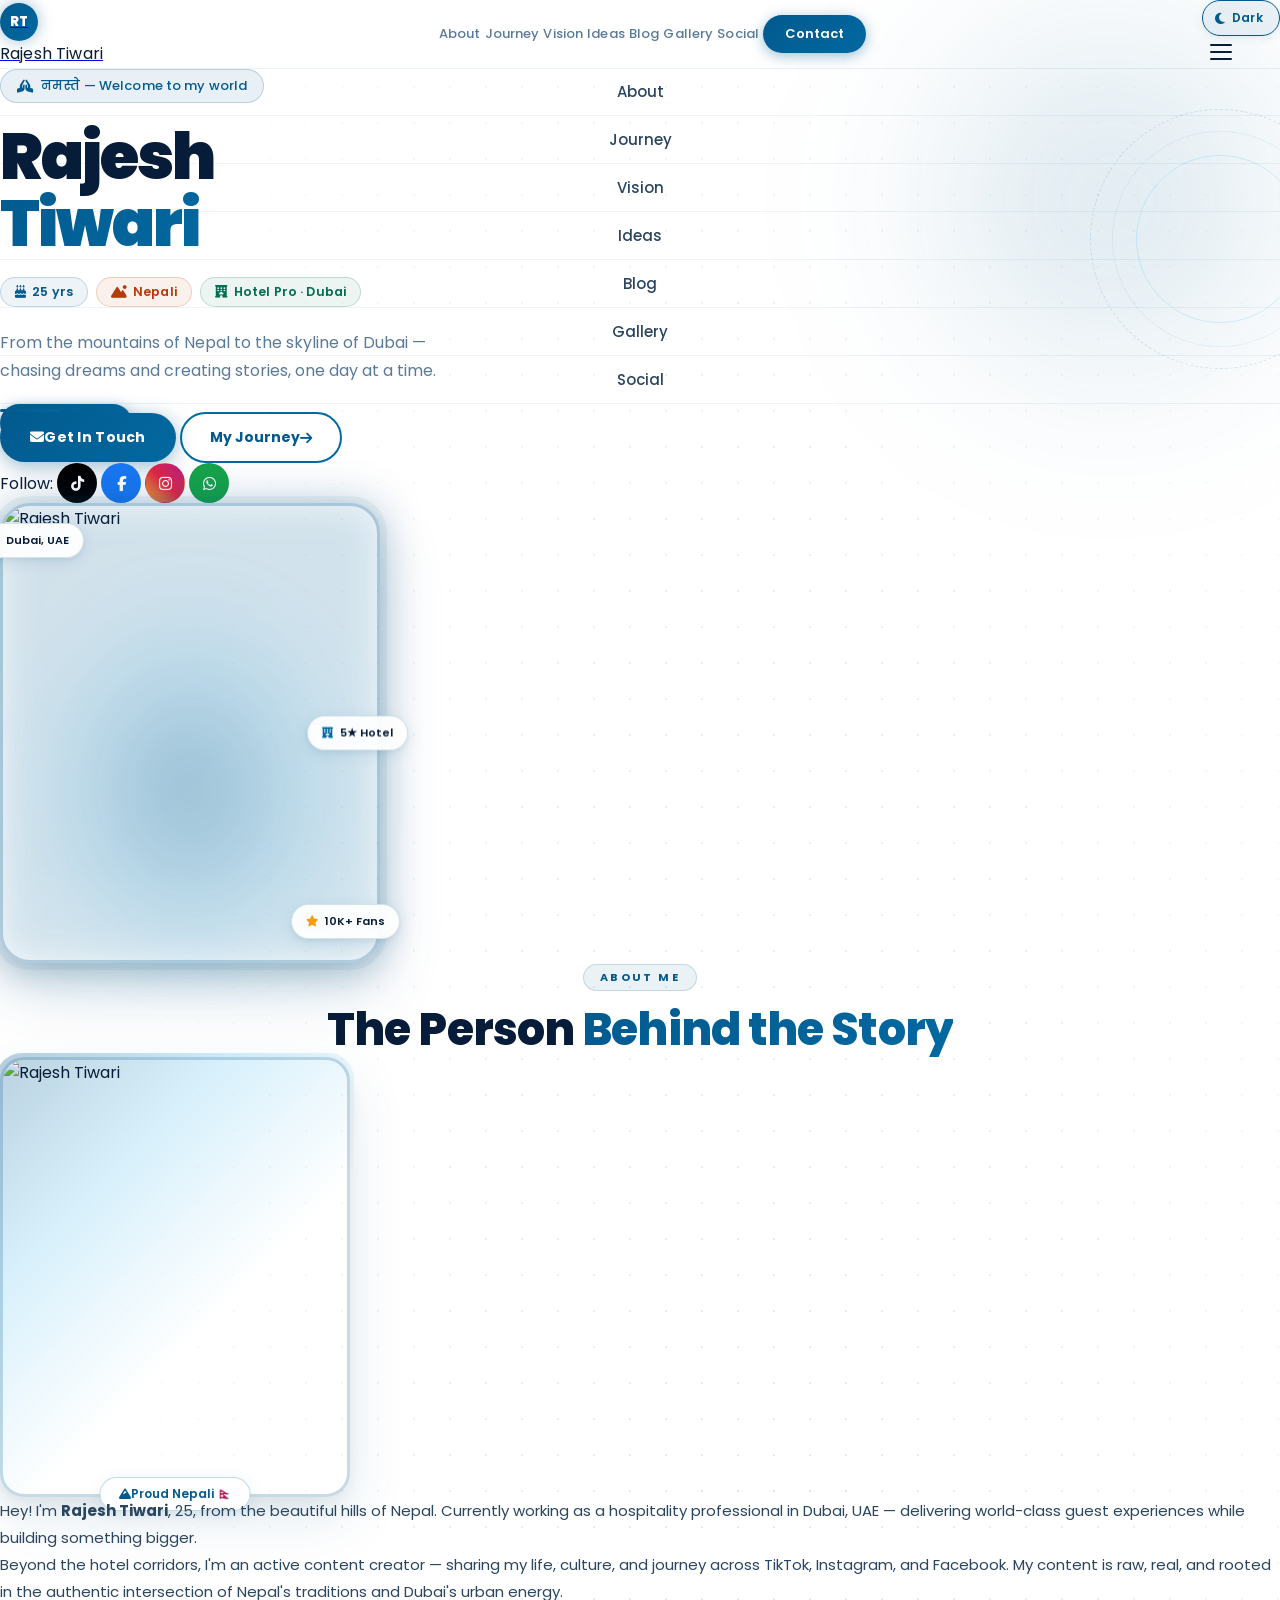
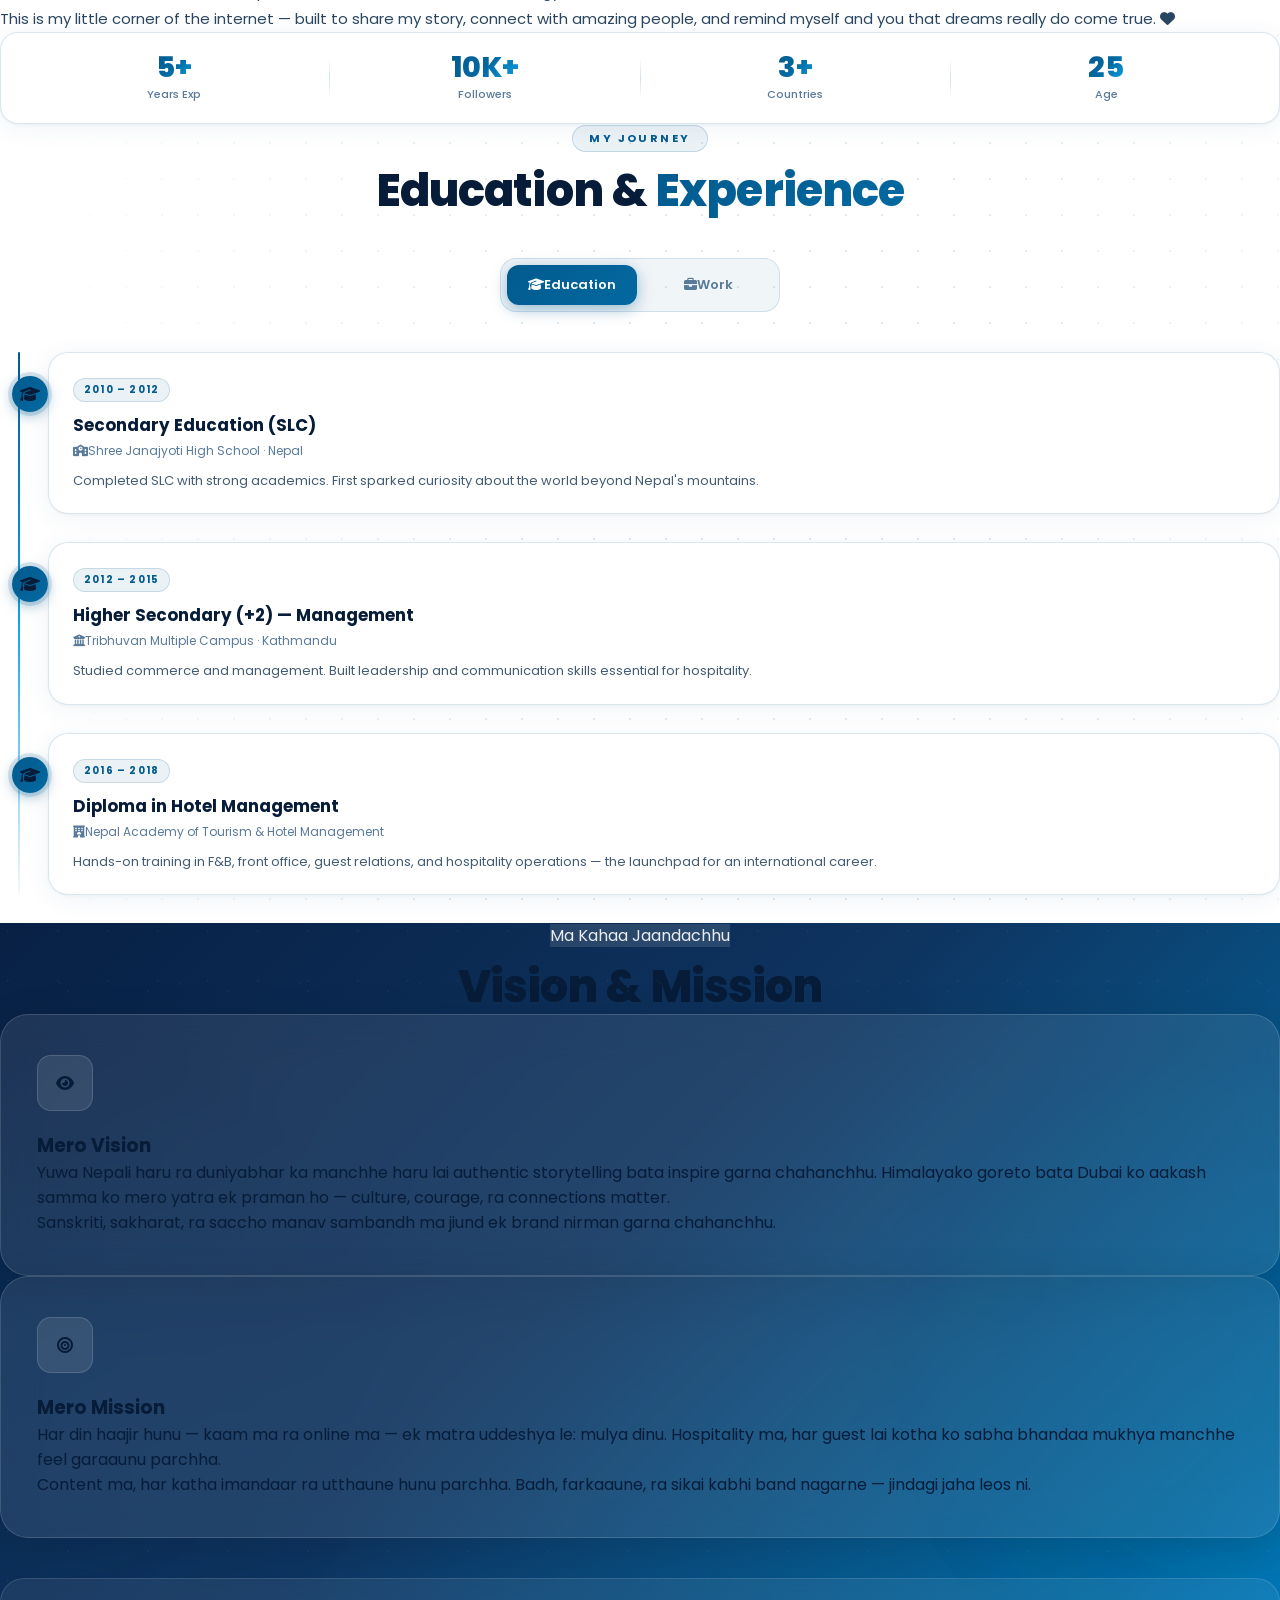
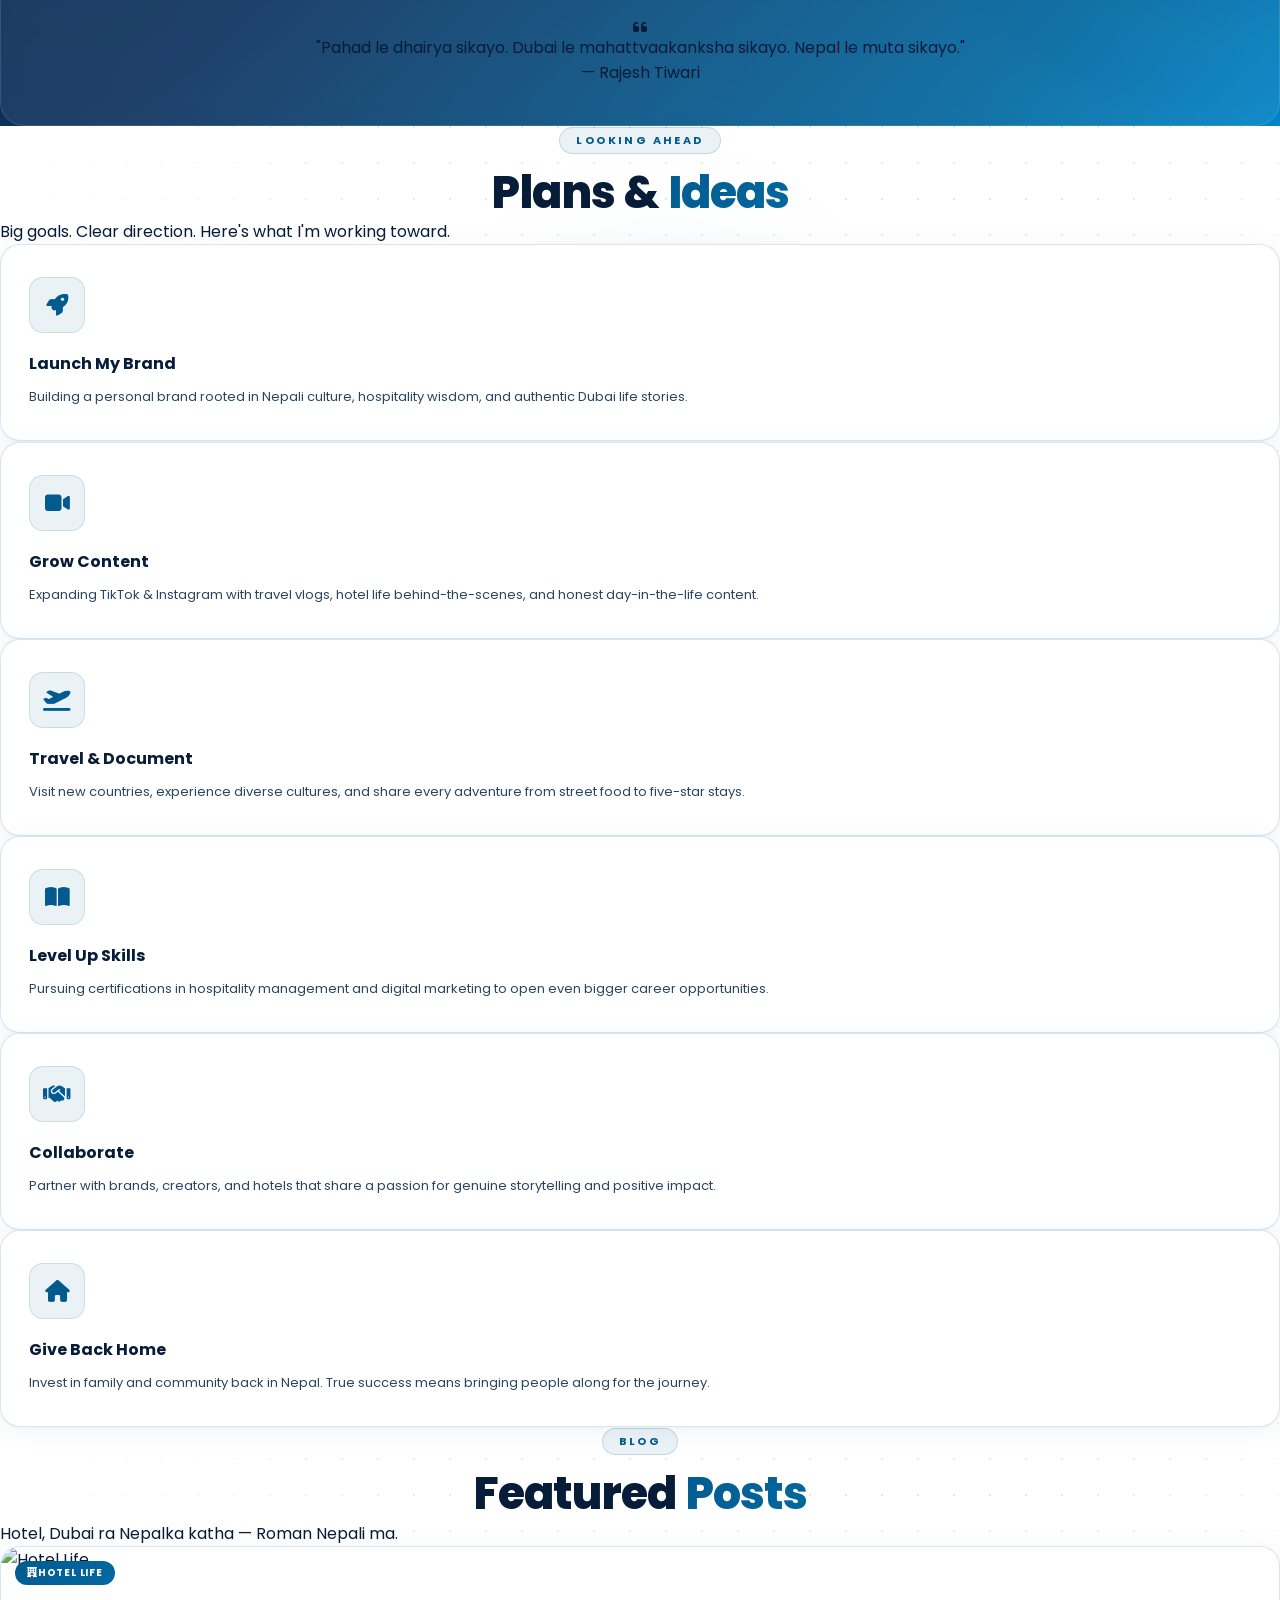
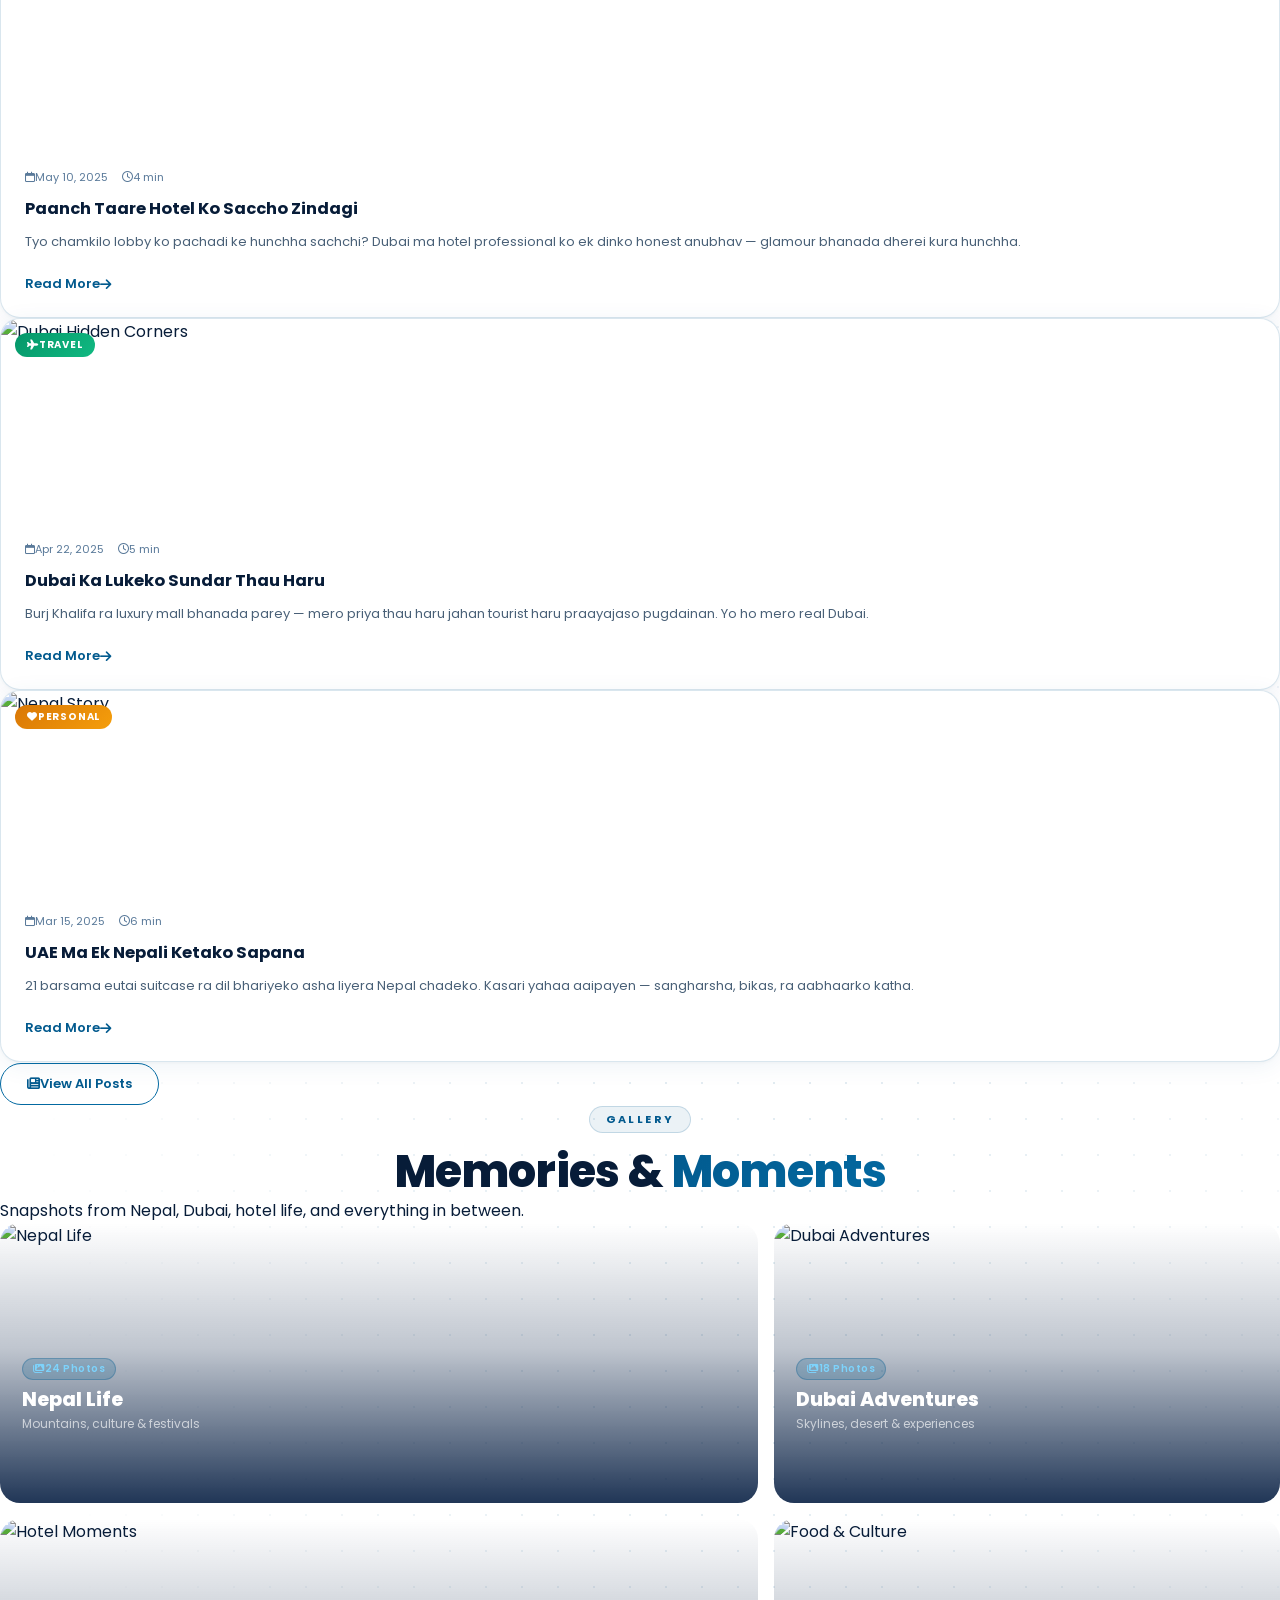
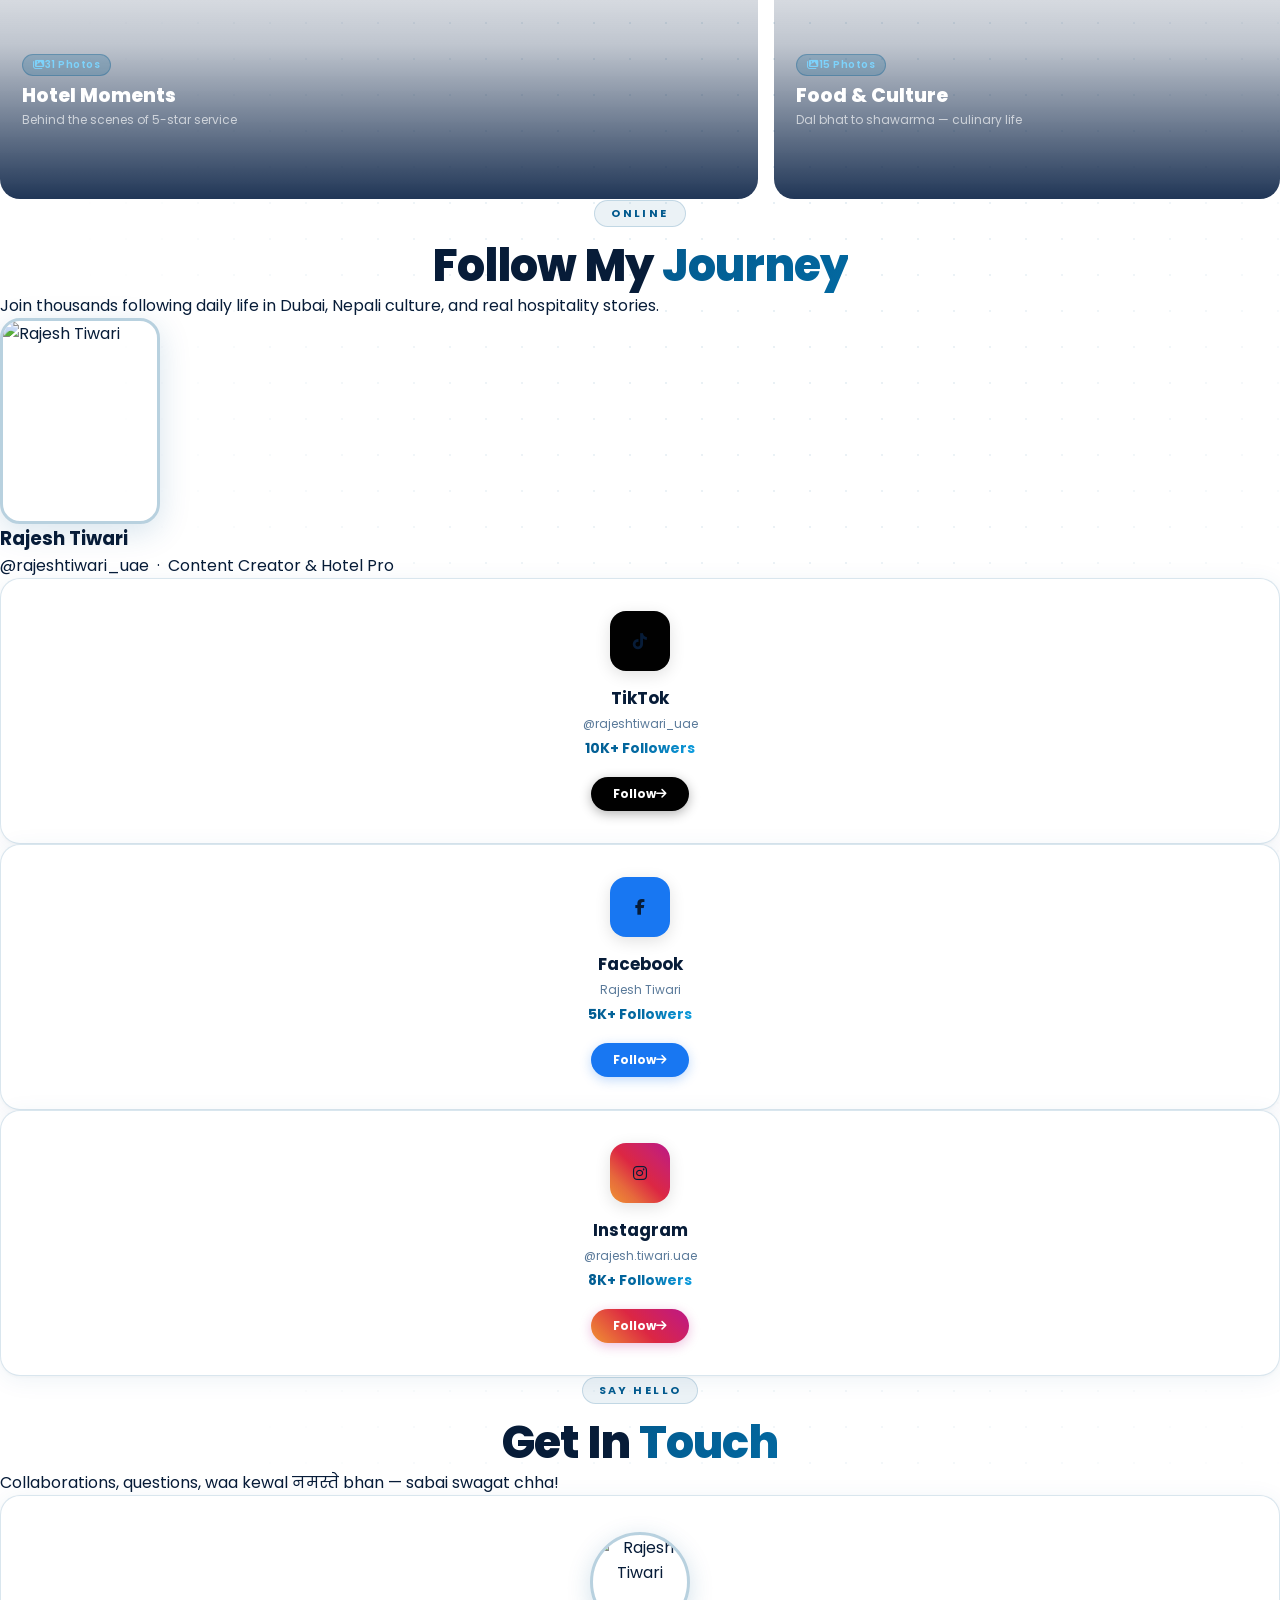
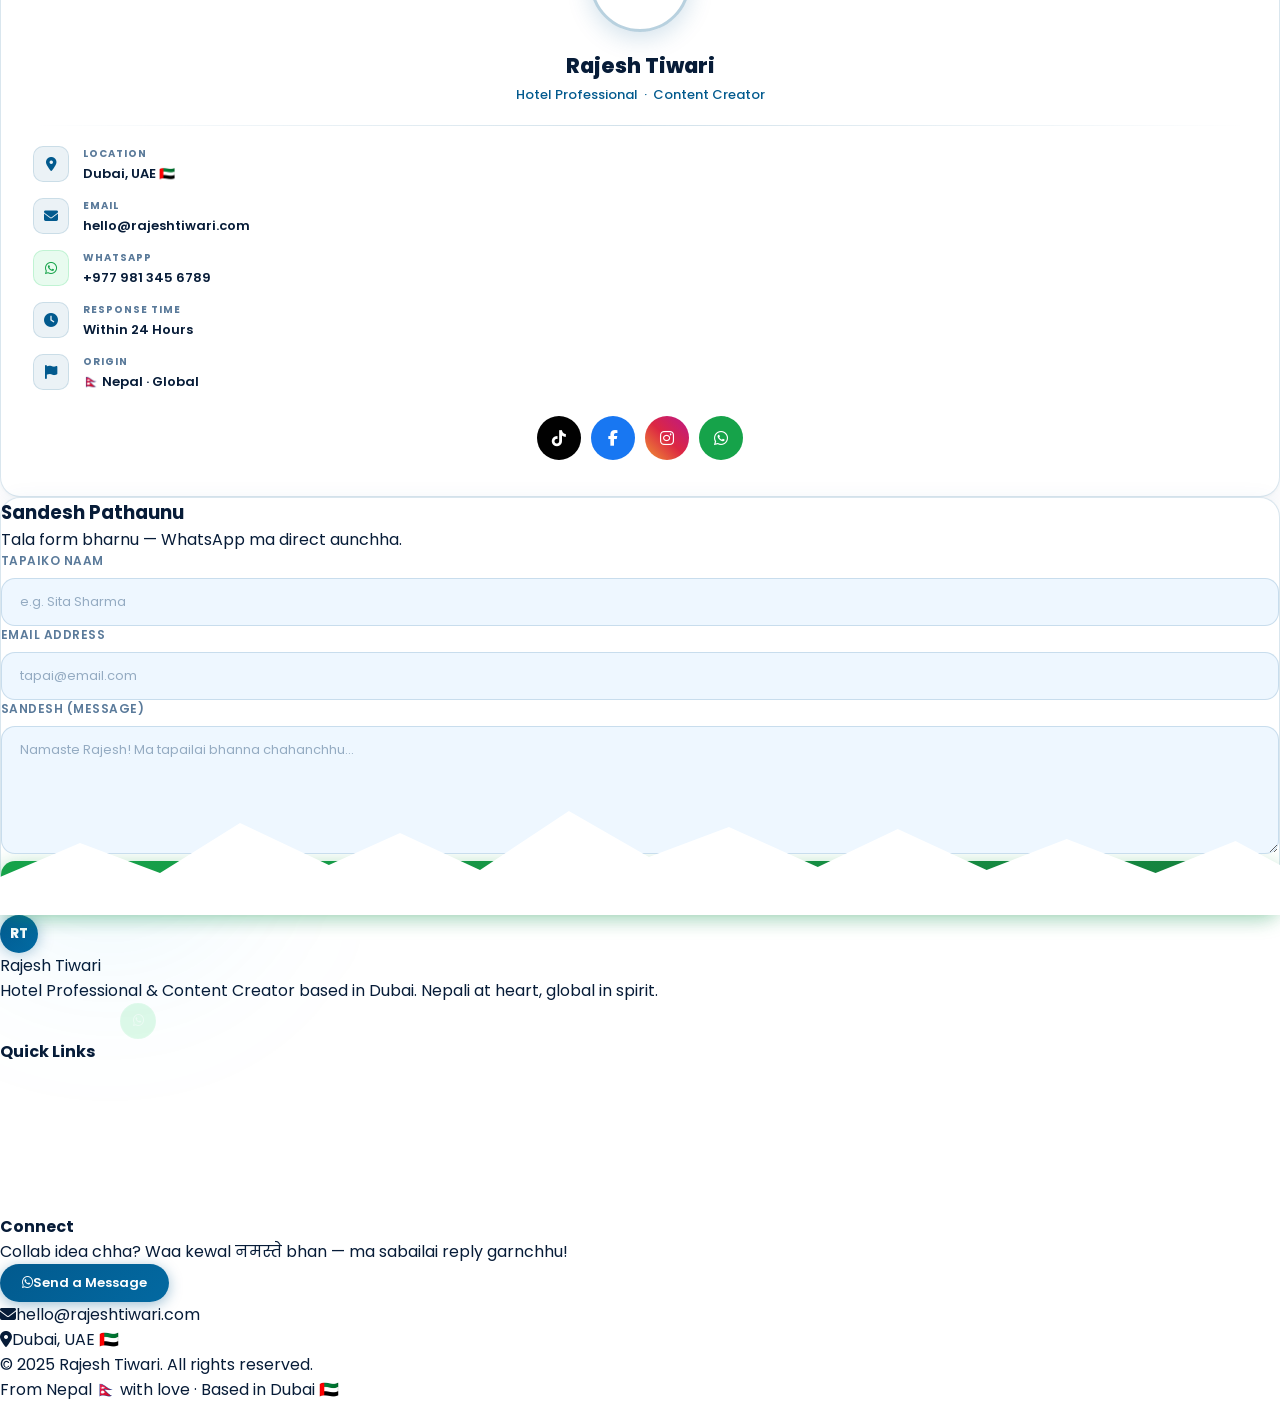
==== commit 59b1c95a: "Update index.html to use local images from assets/images folder instead of external URLs Images now " ====
--- a/index.html
+++ b/index.html
@@ -173,7 +173,7 @@
             <div class="hero-photo-glow"></div>
 
             <img
-              src="https://images.unsplash.com/photo-1506794778202-cad84cf45f1d?w=520&h=680&fit=crop&crop=top&auto=format&q=90"
+              src="assets/images/profile/hero.jpg"
               alt="Rajesh Tiwari"
               class="hero-photo"
             />
@@ -199,7 +199,7 @@
 
       <div class="mountain-cut" aria-hidden="true">
         <svg viewBox="0 0 1440 110" preserveAspectRatio="none" xmlns="http://www.w3.org/2000/svg">
-          <path d="M0,110 L0,72 L90,38 L180,68 L270,18 L370,60 L450,28 L540,65 L640,6 L730,52 L820,22 L920,62 L1010,24 L1110,65 L1200,34 L1300,68 L1390,36 L1440,60 L1440,110 Z" fill="var(--bg-surface)"/>
+          <path d="M0,110 L0,72 L90,38 L180,68 L270,18 L370,60 L450,28 L540,65 L640,6 L730,52 L820,22 L920,62 L1010,24 L1110,65 L1200,34 L1300,68 L1390,36 L1440,60 L1440,110 Z" fill="var(--bg-surface)" xmlns="http://www.w3.org/2000/svg"></path>
         </svg>
       </div>
     </section>
@@ -223,7 +223,7 @@
           <div class="flex justify-center" data-aos="fade-right">
             <div class="about-photo-frame">
               <img
-                src="https://images.unsplash.com/photo-1507003211169-0a1dd7228f2d?w=460&h=560&fit=crop&crop=face&auto=format&q=85"
+                src="assets/images/profile/about.jpg"
                 alt="Rajesh Tiwari"
                 class="about-photo"
               />
@@ -236,13 +236,13 @@
 
           <div data-aos="fade-left" data-aos-delay="100">
             <p class="about-body mb-5">
-              Hey! I'm <strong class="font-semibold text-sky-main">Rajesh Tiwari</strong>, 25, from the beautiful hills of Nepal. Currently working as a hospitality professional in Dubai, UAE — where every day brings new people, new stories, and new adventures.
+              Hey! I'm <strong class="font-semibold text-sky-main">Rajesh Tiwari</strong>, 25, from the beautiful hills of Nepal. Currently working as a hospitality professional in Dubai, UAE — delivering world-class guest experiences while building something bigger.
             </p>
             <p class="about-body mb-5">
-              Beyond the hotel corridors, I'm an active content creator — sharing my life, culture, and journey across TikTok, Instagram, and Facebook. My content is raw, real, and rooted in the Nepali spirit of resilience and warmth.
+              Beyond the hotel corridors, I'm an active content creator — sharing my life, culture, and journey across TikTok, Instagram, and Facebook. My content is raw, real, and rooted in the authentic intersection of Nepal's traditions and Dubai's urban energy.
             </p>
             <p class="about-body mb-10">
-              This is my little corner of the internet — built to share my story, connect with amazing people, and remind myself and you that dreams really do come true. <i class="fa-solid fa-hands-praying" style="color:var(--sky-main);"></i>
+              This is my little corner of the internet — built to share my story, connect with amazing people, and remind myself and you that dreams really do come true. <i class="fa-solid fa-heart text-red-500"></i>
             </p>
 
             <div class="stats-row">
@@ -391,7 +391,7 @@
             </div>
             <h3 class="text-xl font-bold text-white mb-4">Mero Vision</h3>
             <p class="text-white/75 leading-relaxed text-sm">
-              Yuwa Nepali haru ra duniyabhar ka manchhe haru lai authentic storytelling bata inspire garna chahanchhu. Himalayako goreto bata Dubai ko aakash samma ko mero yatra ek praman ho — bhumigol seema hoina, kebal suru ko thau ho.
+              Yuwa Nepali haru ra duniyabhar ka manchhe haru lai authentic storytelling bata inspire garna chahanchhu. Himalayako goreto bata Dubai ko aakash samma ko mero yatra ek praman ho — culture, courage, ra connections matter.
             </p>
             <p class="text-white/75 leading-relaxed text-sm mt-3">
               Sanskriti, sakharat, ra saccho manav sambandh ma jiund ek brand nirman garna chahanchhu.
@@ -505,7 +505,7 @@
           <article class="blog-card card-surface tilt-card" data-aos="fade-up" data-aos-delay="0">
             <div class="blog-img-wrap">
               <img
-                src="https://images.unsplash.com/photo-1566073771259-6a8506099945?w=600&h=360&fit=crop&auto=format&q=80"
+                src="assets/images/profile/blog-hotel.jpg"
                 alt="Hotel Life"
                 class="blog-img"
               />
@@ -525,7 +525,7 @@
           <article class="blog-card card-surface tilt-card" data-aos="fade-up" data-aos-delay="120">
             <div class="blog-img-wrap">
               <img
-                src="https://images.unsplash.com/photo-1512453979798-5ea266f8880c?w=600&h=360&fit=crop&auto=format&q=80"
+                src="assets/images/profile/blog-dubai.jpg"
                 alt="Dubai Hidden Corners"
                 class="blog-img"
               />
@@ -545,7 +545,7 @@
           <article class="blog-card card-surface tilt-card" data-aos="fade-up" data-aos-delay="240">
             <div class="blog-img-wrap">
               <img
-                src="https://images.unsplash.com/photo-1544735716-392fe2489ffa?w=600&h=360&fit=crop&auto=format&q=80"
+                src="assets/images/profile/blog-nepal.jpg"
                 alt="Nepal Story"
                 class="blog-img"
               />
@@ -592,7 +592,7 @@
         <div class="gallery-grid">
 
           <div class="gal-card" data-aos="fade-right" data-aos-delay="0">
-            <img src="https://images.unsplash.com/photo-1544735716-392fe2489ffa?w=800&h=600&fit=crop&auto=format&q=80" alt="Nepal Life" class="gal-img" />
+            <img src="assets/images/gallery/nepal-life.jpg" alt="Nepal Life" class="gal-img" />
             <div class="gal-overlay">
               <div class="gal-info">
                 <span class="gal-count"><i class="fa-solid fa-images mr-1"></i>24 Photos</span>
@@ -605,7 +605,7 @@
           </div>
 
           <div class="gal-card" data-aos="fade-left" data-aos-delay="80">
-            <img src="https://images.unsplash.com/photo-1512453979798-5ea266f8880c?w=700&h=500&fit=crop&auto=format&q=80" alt="Dubai Adventures" class="gal-img" />
+            <img src="assets/images/gallery/dubai-adventures.jpg" alt="Dubai Adventures" class="gal-img" />
             <div class="gal-overlay">
               <div class="gal-info">
                 <span class="gal-count"><i class="fa-solid fa-images mr-1"></i>18 Photos</span>
@@ -618,7 +618,7 @@
           </div>
 
           <div class="gal-card" data-aos="fade-right" data-aos-delay="160">
-            <img src="https://images.unsplash.com/photo-1566073771259-6a8506099945?w=700&h=500&fit=crop&auto=format&q=80" alt="Hotel Moments" class="gal-img" />
+            <img src="assets/images/gallery/hotel-moments.jpg" alt="Hotel Moments" class="gal-img" />
             <div class="gal-overlay">
               <div class="gal-info">
                 <span class="gal-count"><i class="fa-solid fa-images mr-1"></i>31 Photos</span>
@@ -631,7 +631,7 @@
           </div>
 
           <div class="gal-card" data-aos="fade-left" data-aos-delay="240">
-            <img src="https://images.unsplash.com/photo-1565557623262-b51c2513a641?w=800&h=600&fit=crop&auto=format&q=80" alt="Food & Culture" class="gal-img" />
+            <img src="assets/images/gallery/food-culture.jpg" alt="Food & Culture" class="gal-img" />
             <div class="gal-overlay">
               <div class="gal-info">
                 <span class="gal-count"><i class="fa-solid fa-images mr-1"></i>15 Photos</span>
@@ -667,7 +667,7 @@
         <div class="flex flex-col items-center mb-14" data-aos="zoom-in">
           <div class="social-profile-frame">
             <img
-              src="https://images.unsplash.com/photo-1507003211169-0a1dd7228f2d?w=280&h=340&fit=crop&crop=face&auto=format&q=85"
+              src="assets/images/profile/social-profile.jpg"
               alt="Rajesh Tiwari"
               class="social-profile-img"
             />
@@ -736,7 +736,7 @@
 
             <div class="contact-avatar-wrap">
               <img
-                src="https://images.unsplash.com/photo-1507003211169-0a1dd7228f2d?w=260&h=260&fit=crop&crop=face&auto=format&q=85"
+                src="assets/images/profile/contact-avatar.jpg"
                 alt="Rajesh Tiwari"
                 class="contact-avatar"
               />
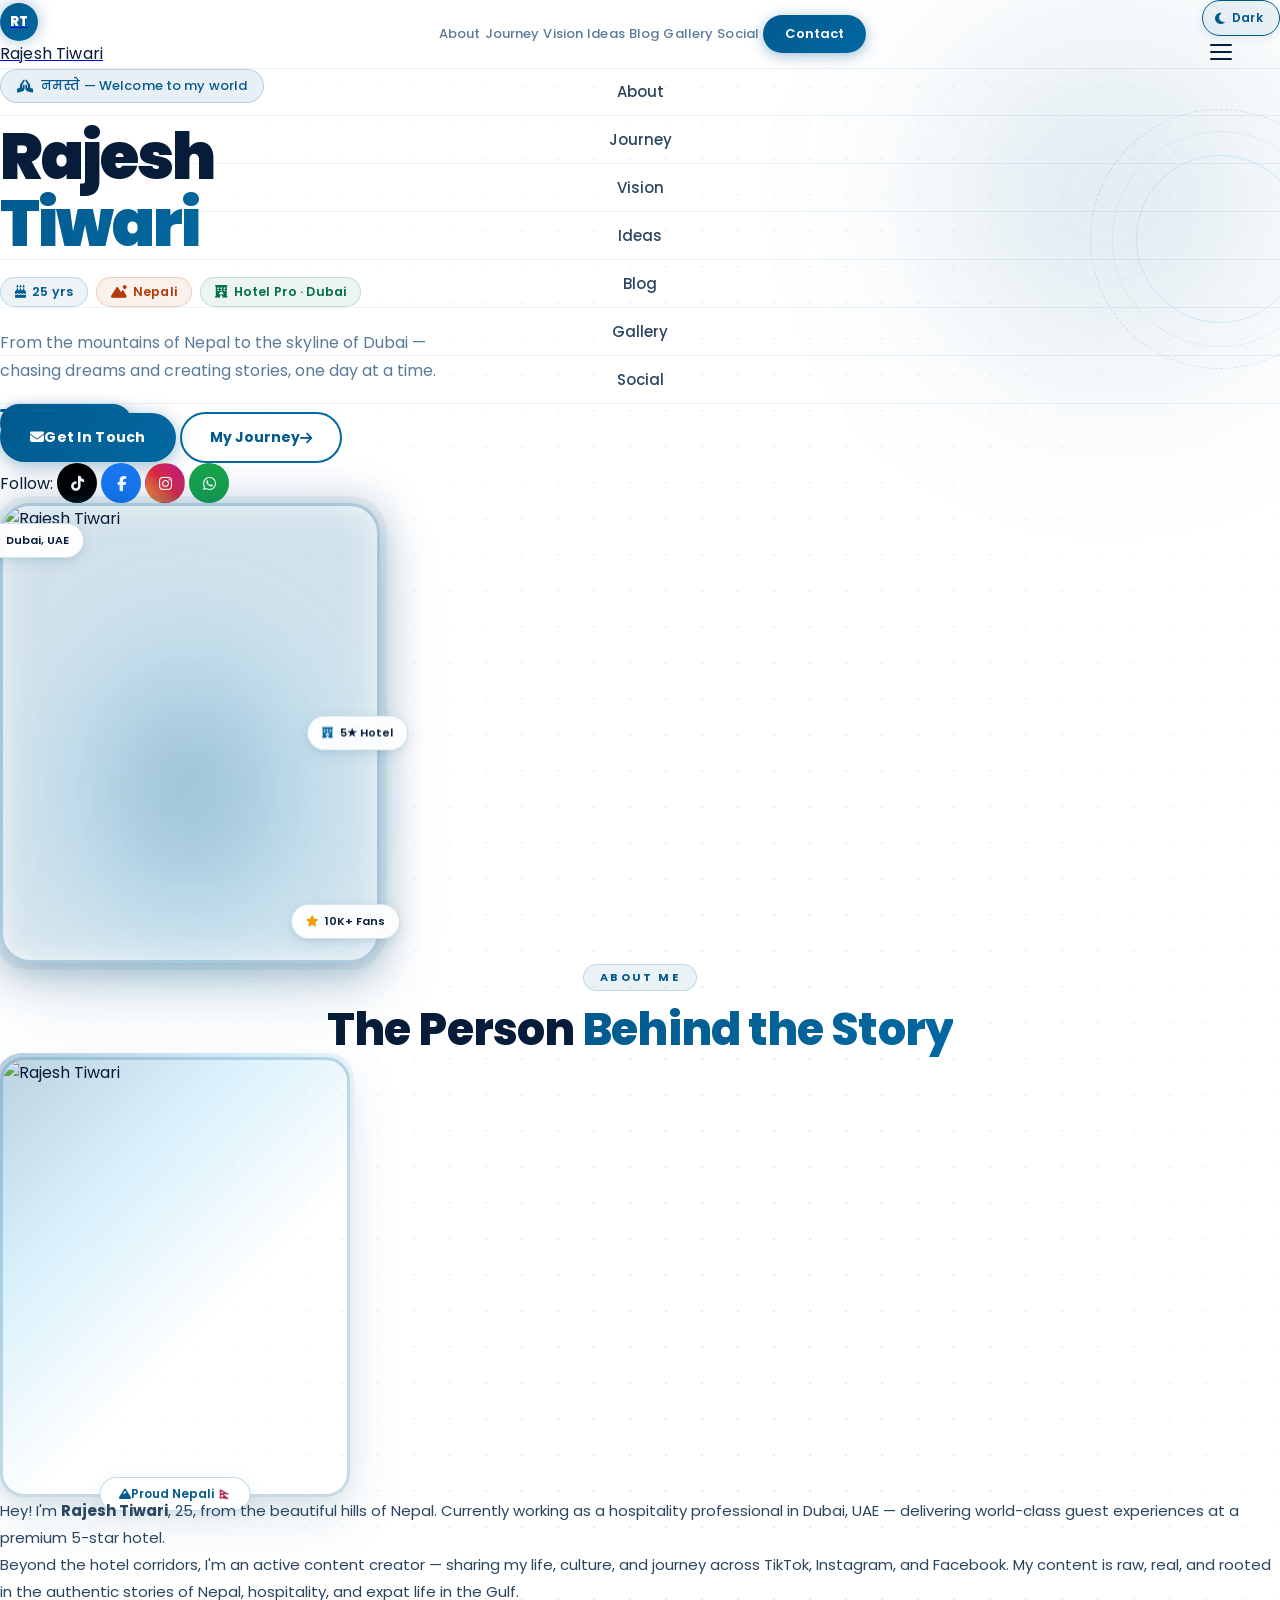
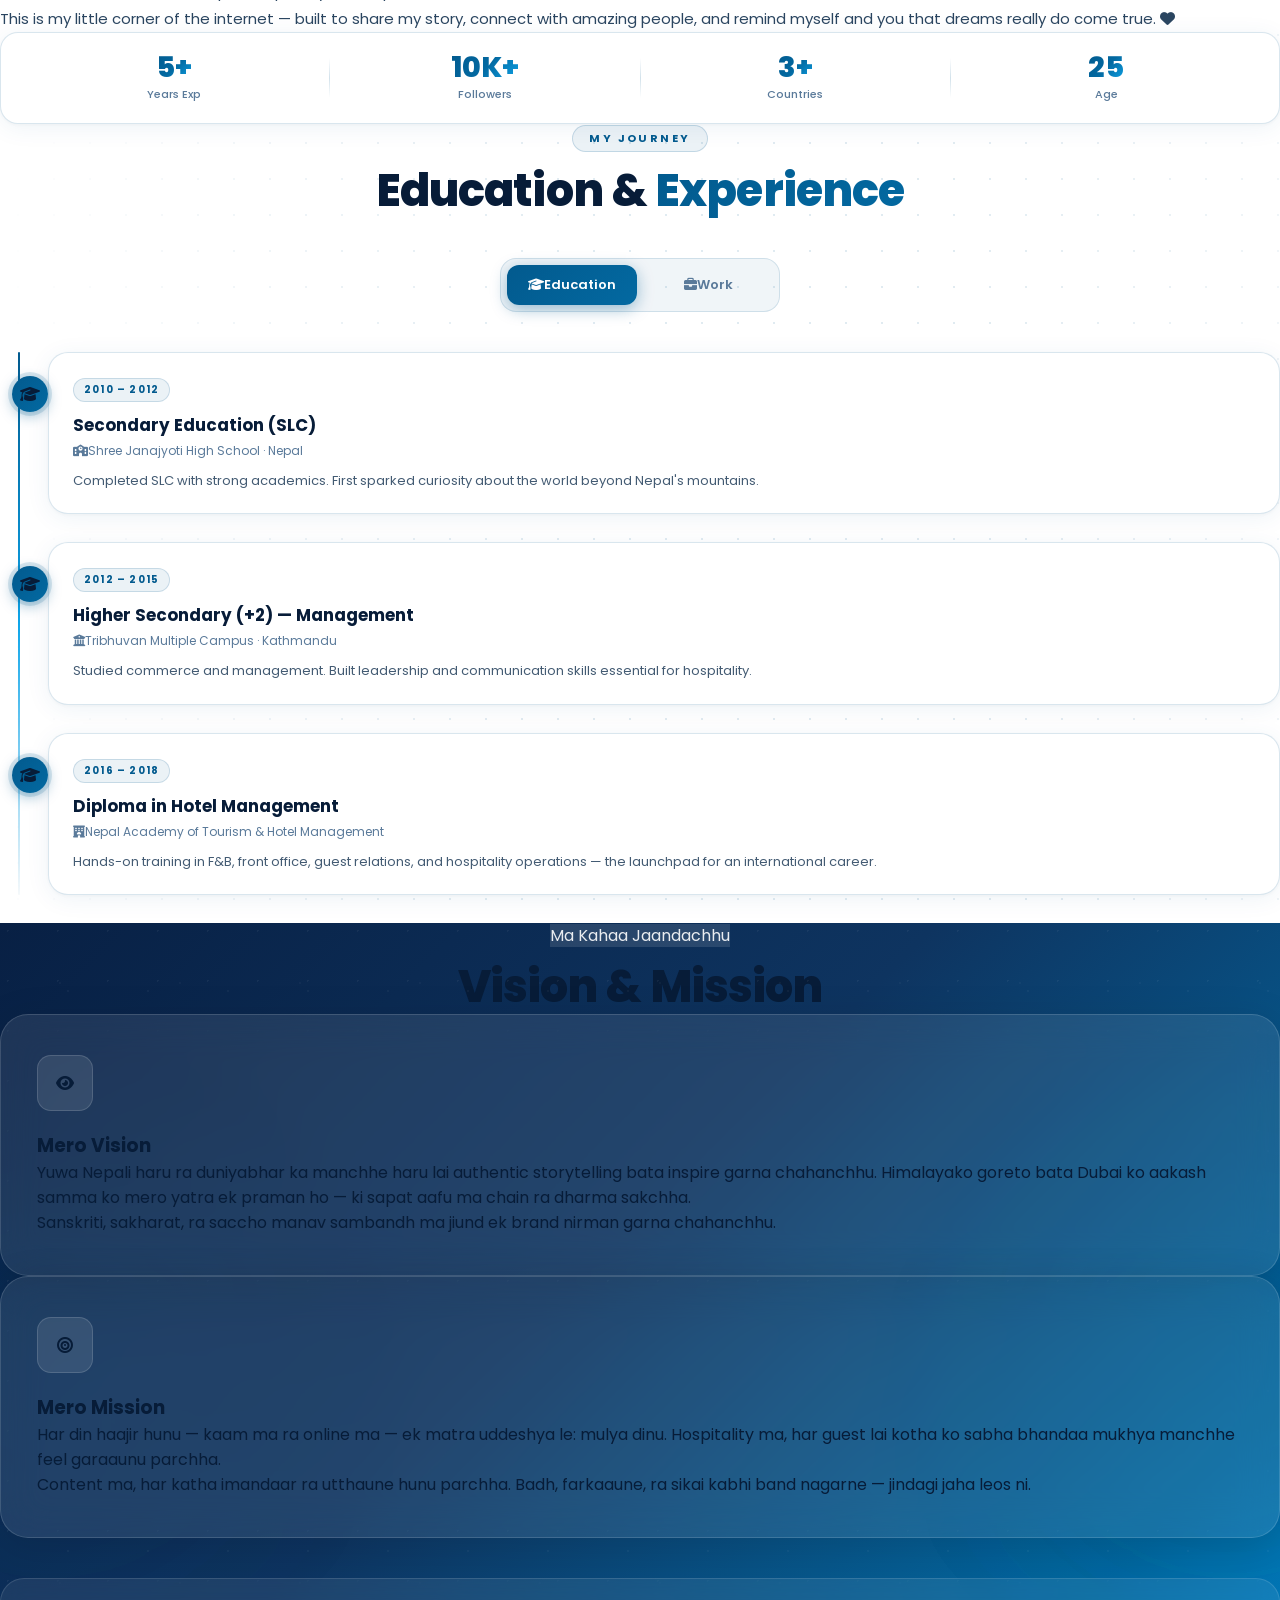
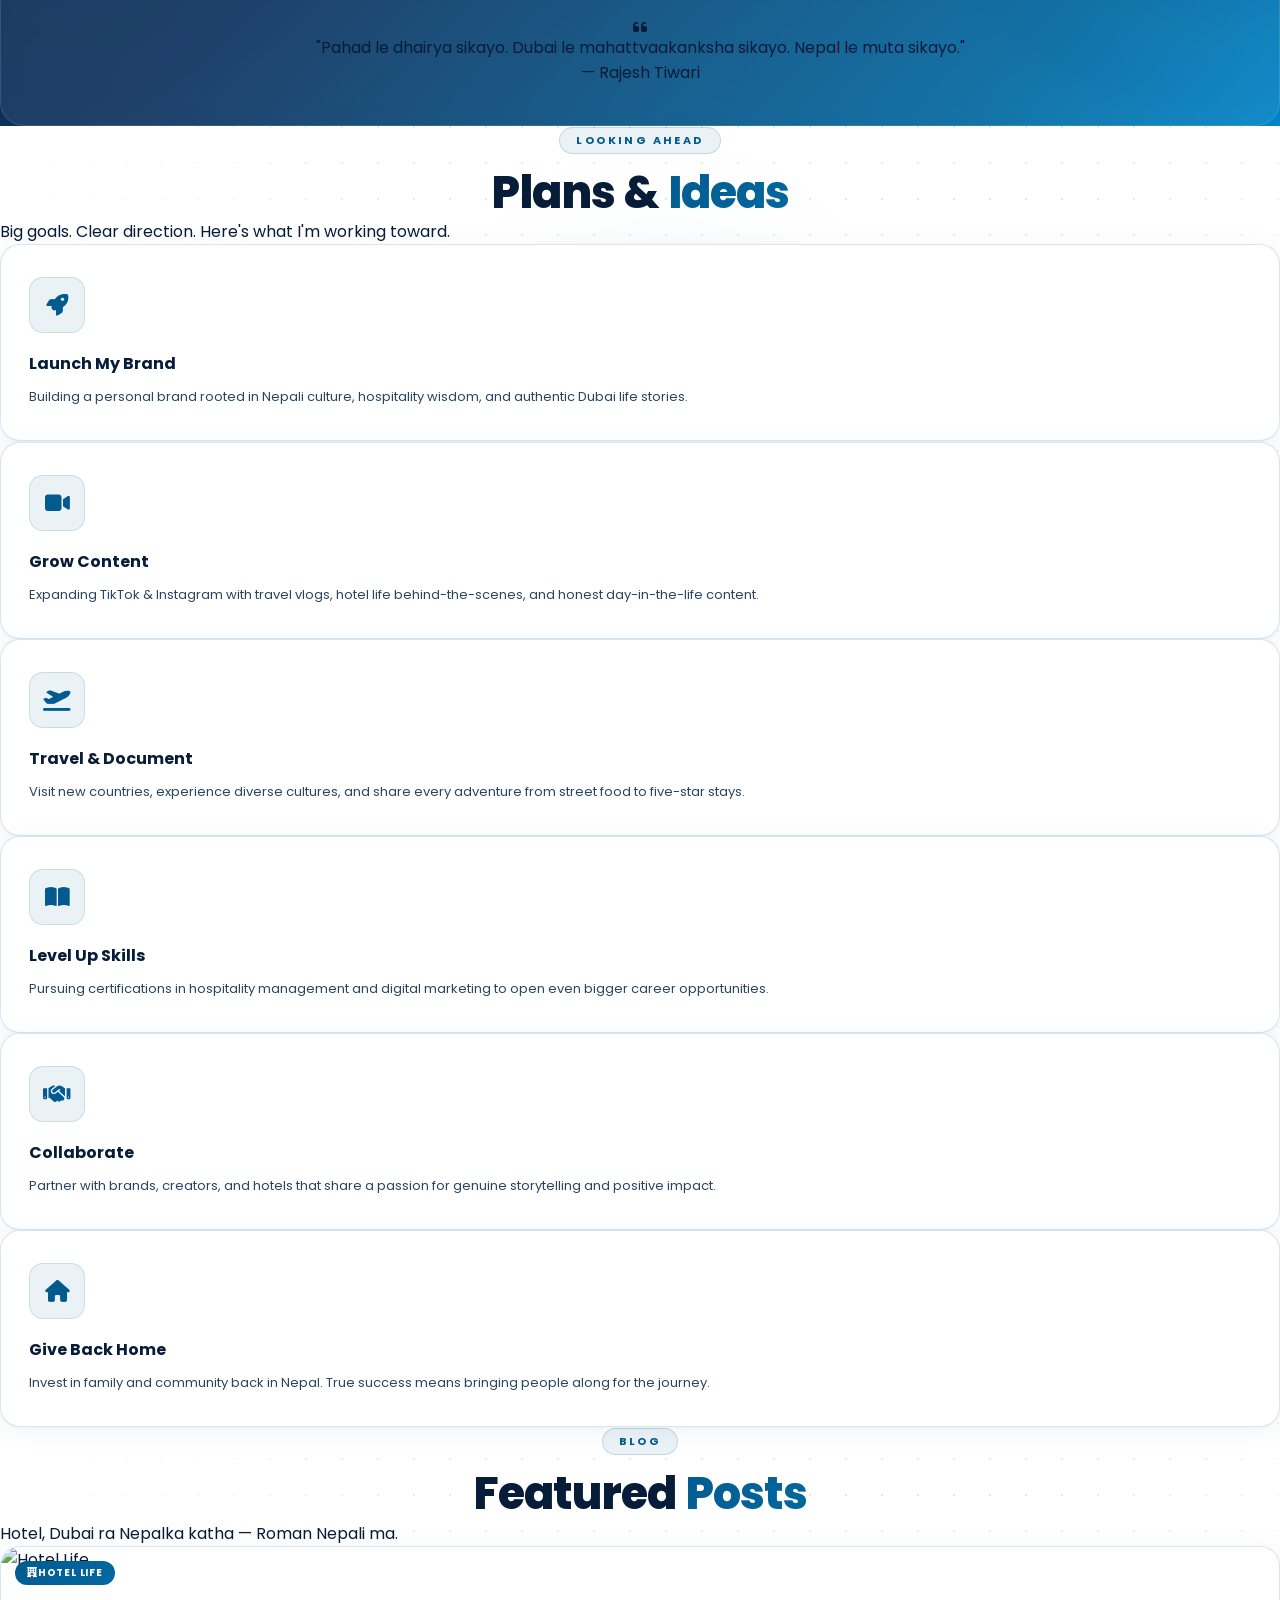
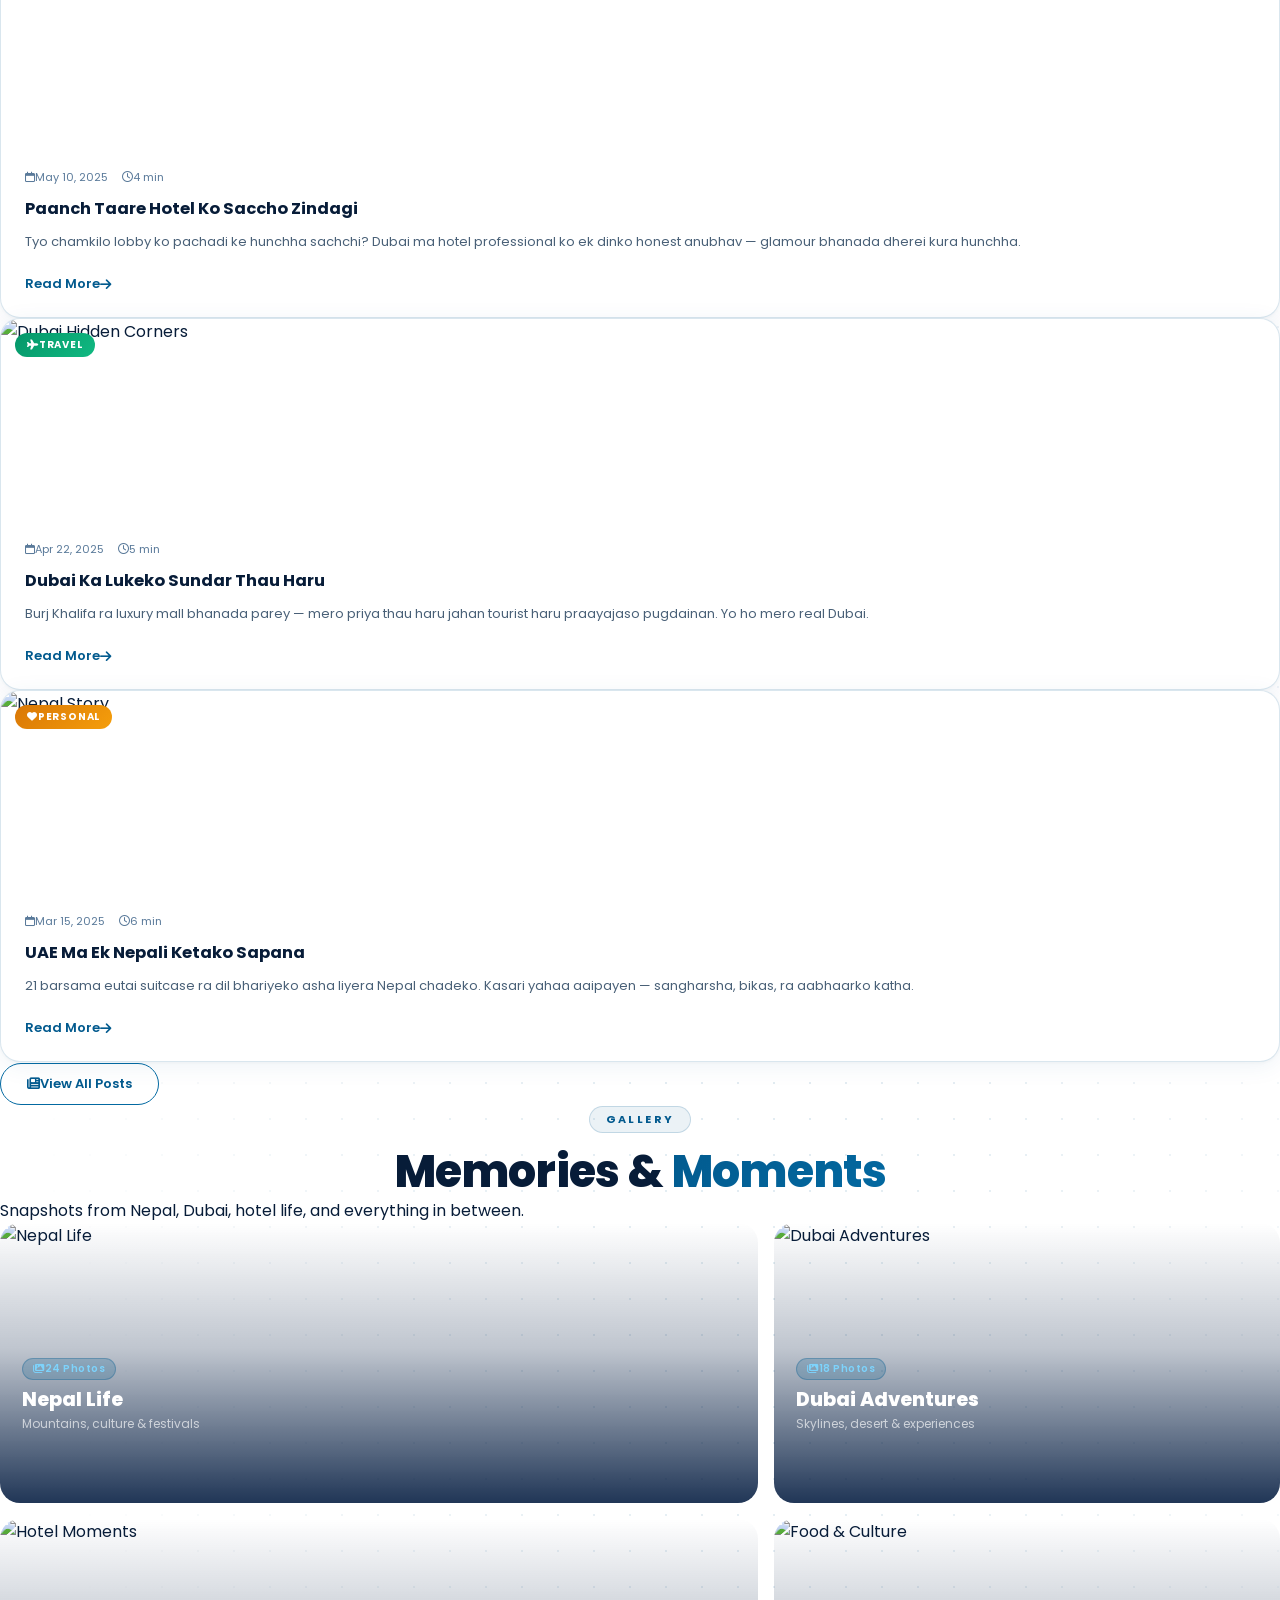
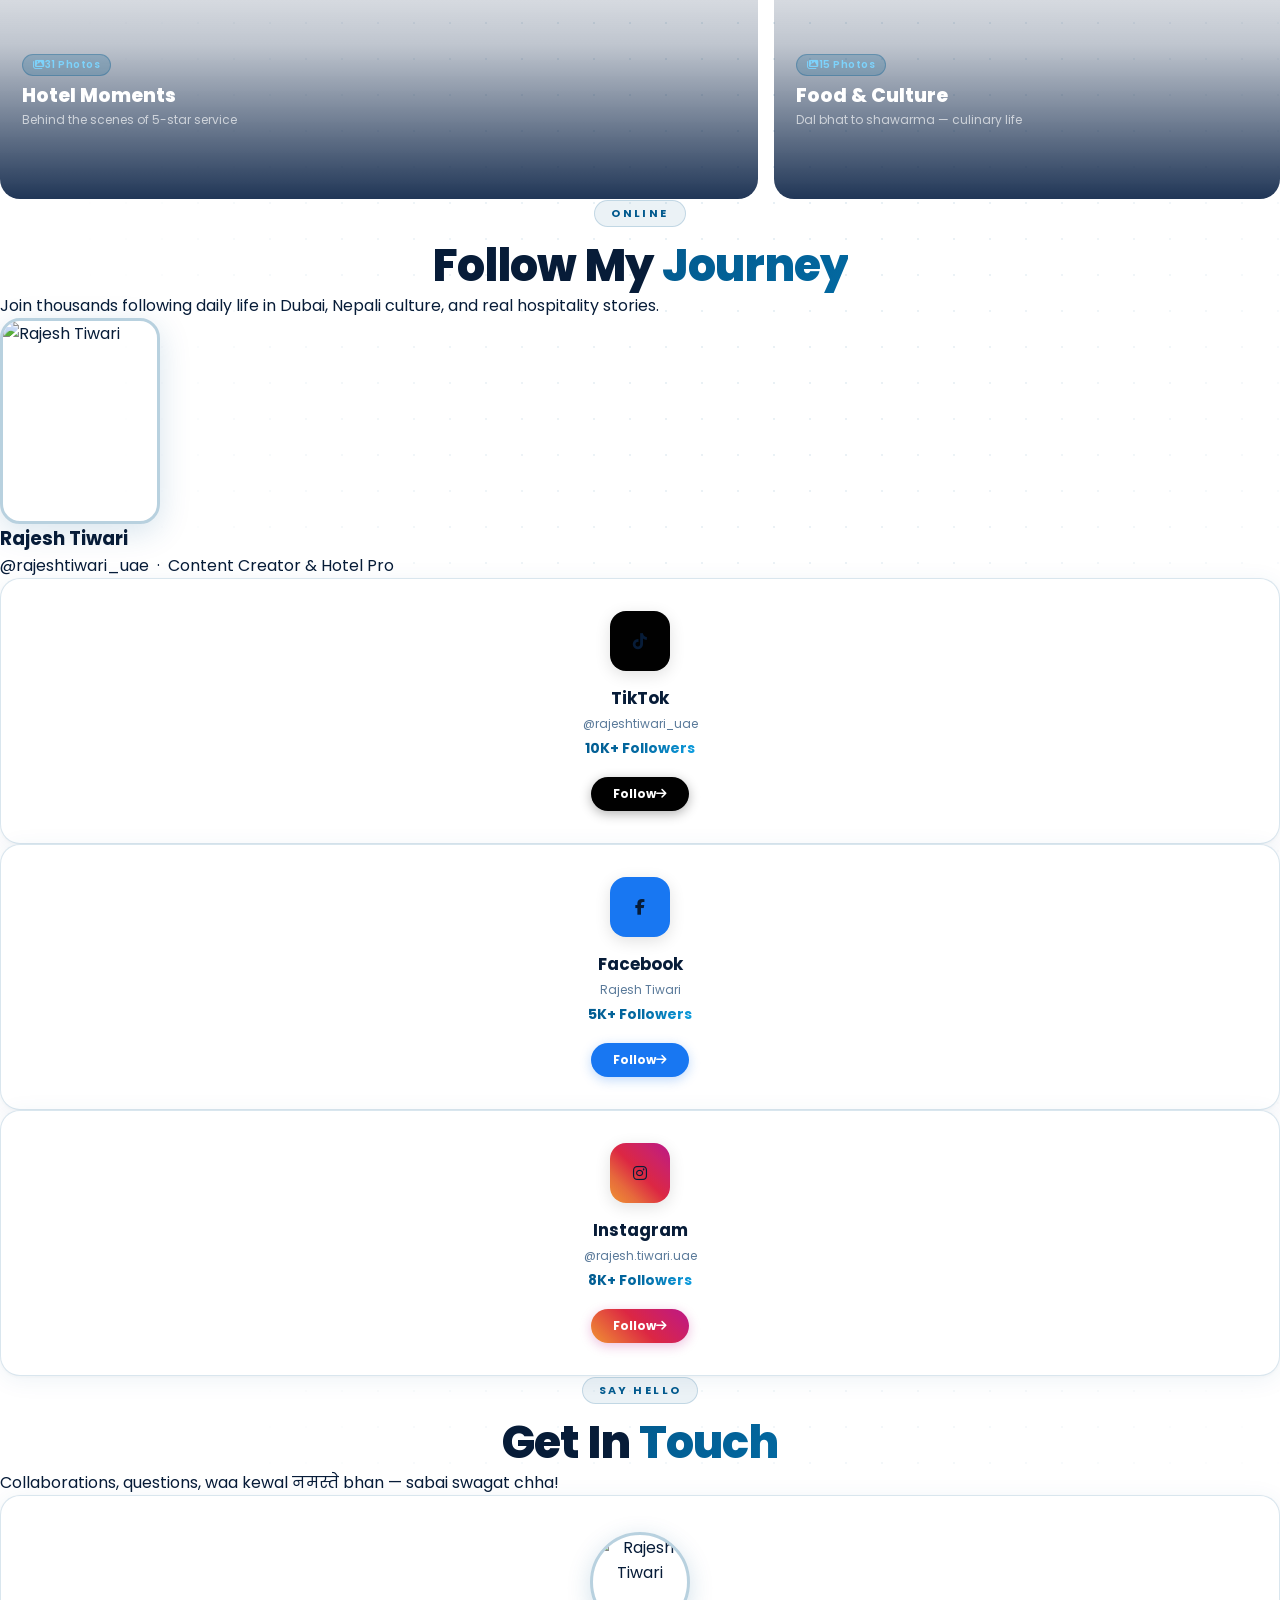
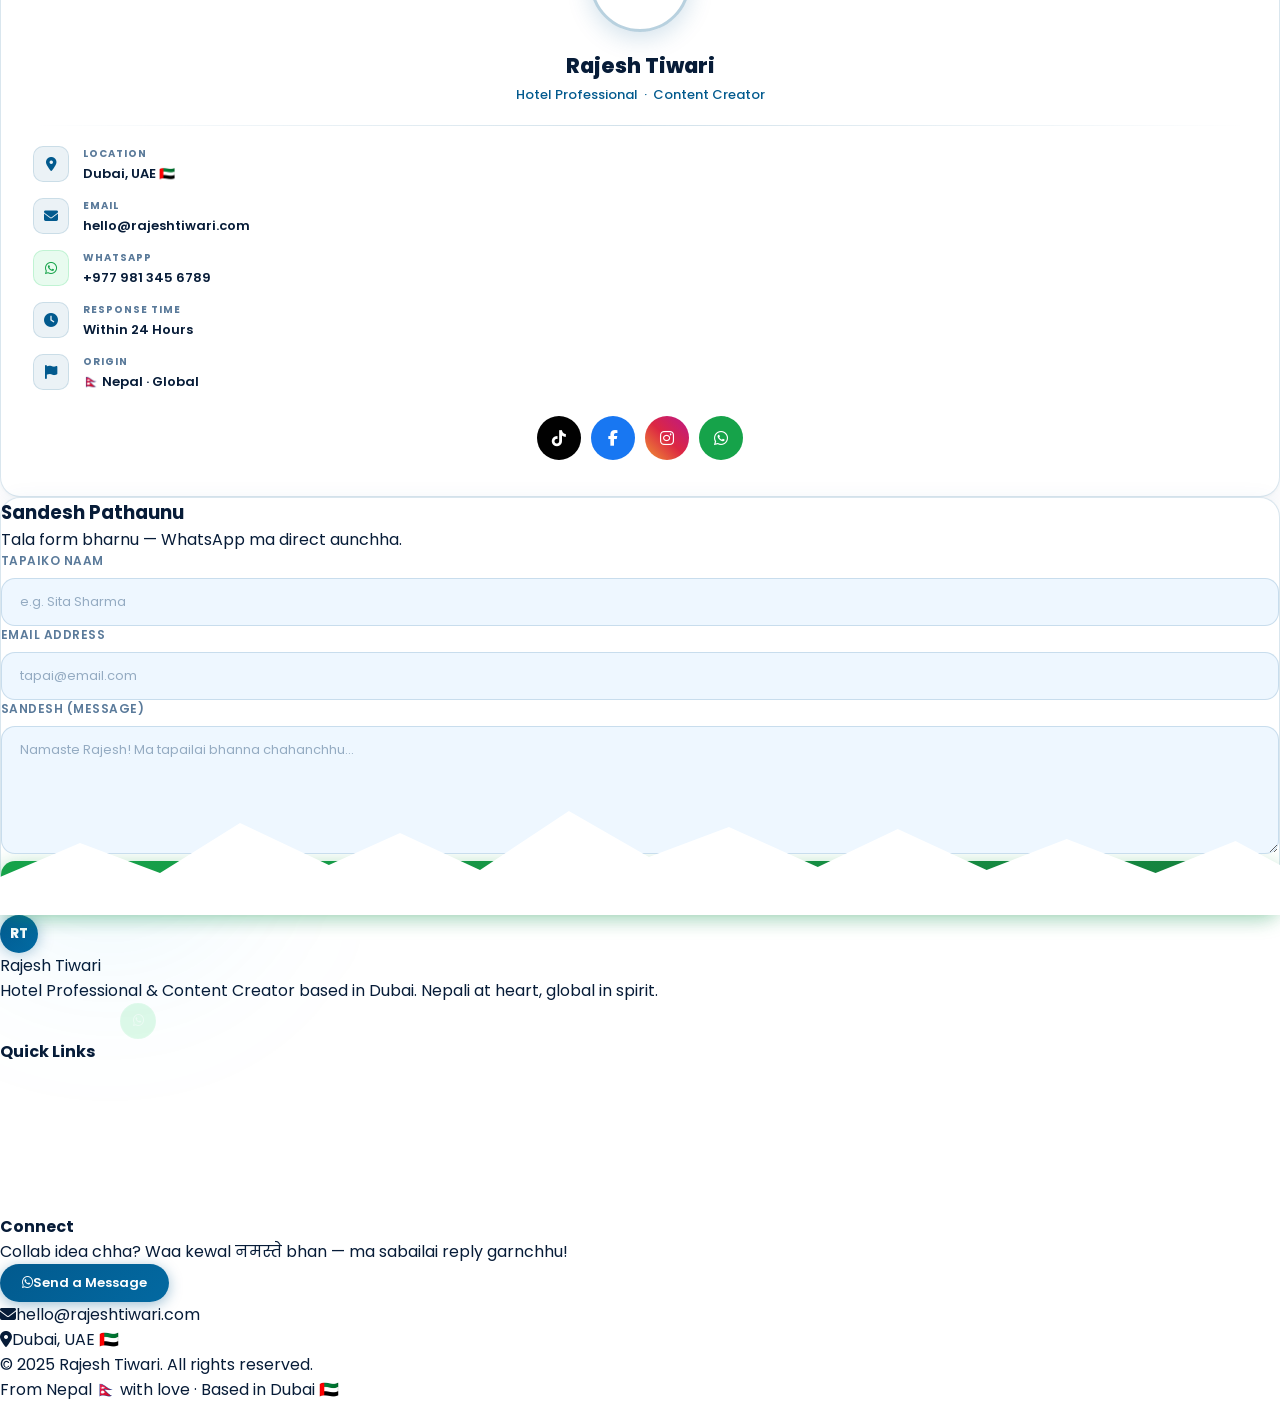
==== commit 3004cea2: "Update profile images to use Unsplash URLs and keep gallery as is - Updated hero, about, blog, socia" ====
--- a/index.html
+++ b/index.html
@@ -173,7 +173,7 @@
             <div class="hero-photo-glow"></div>
 
             <img
-              src="assets/images/profile/hero.jpg"
+              src="https://images.unsplash.com/photo-1507003211169-0a1dd7228f2d?w=500&h=500&fit=crop"
               alt="Rajesh Tiwari"
               class="hero-photo"
             />
@@ -199,7 +199,7 @@
 
       <div class="mountain-cut" aria-hidden="true">
         <svg viewBox="0 0 1440 110" preserveAspectRatio="none" xmlns="http://www.w3.org/2000/svg">
-          <path d="M0,110 L0,72 L90,38 L180,68 L270,18 L370,60 L450,28 L540,65 L640,6 L730,52 L820,22 L920,62 L1010,24 L1110,65 L1200,34 L1300,68 L1390,36 L1440,60 L1440,110 Z" fill="var(--bg-surface)" xmlns="http://www.w3.org/2000/svg"></path>
+          <path d="M0,110 L0,72 L90,38 L180,68 L270,18 L370,60 L450,28 L540,65 L640,6 L730,52 L820,22 L920,62 L1010,24 L1110,65 L1200,34 L1300,68 L1390,36 L1440,60 L1440,110 Z" fill="var(--bg-surface)"></path>
         </svg>
       </div>
     </section>
@@ -223,7 +223,7 @@
           <div class="flex justify-center" data-aos="fade-right">
             <div class="about-photo-frame">
               <img
-                src="assets/images/profile/about.jpg"
+                src="https://images.unsplash.com/photo-1500648767791-00dcc994a43e?w=400&h=500&fit=crop"
                 alt="Rajesh Tiwari"
                 class="about-photo"
               />
@@ -236,10 +236,10 @@
 
           <div data-aos="fade-left" data-aos-delay="100">
             <p class="about-body mb-5">
-              Hey! I'm <strong class="font-semibold text-sky-main">Rajesh Tiwari</strong>, 25, from the beautiful hills of Nepal. Currently working as a hospitality professional in Dubai, UAE — delivering world-class guest experiences while building something bigger.
+              Hey! I'm <strong class="font-semibold text-sky-main">Rajesh Tiwari</strong>, 25, from the beautiful hills of Nepal. Currently working as a hospitality professional in Dubai, UAE — delivering world-class guest experiences at a premium 5-star hotel.
             </p>
             <p class="about-body mb-5">
-              Beyond the hotel corridors, I'm an active content creator — sharing my life, culture, and journey across TikTok, Instagram, and Facebook. My content is raw, real, and rooted in the authentic intersection of Nepal's traditions and Dubai's urban energy.
+              Beyond the hotel corridors, I'm an active content creator — sharing my life, culture, and journey across TikTok, Instagram, and Facebook. My content is raw, real, and rooted in the authentic stories of Nepal, hospitality, and expat life in the Gulf.
             </p>
             <p class="about-body mb-10">
               This is my little corner of the internet — built to share my story, connect with amazing people, and remind myself and you that dreams really do come true. <i class="fa-solid fa-heart text-red-500"></i>
@@ -391,7 +391,7 @@
             </div>
             <h3 class="text-xl font-bold text-white mb-4">Mero Vision</h3>
             <p class="text-white/75 leading-relaxed text-sm">
-              Yuwa Nepali haru ra duniyabhar ka manchhe haru lai authentic storytelling bata inspire garna chahanchhu. Himalayako goreto bata Dubai ko aakash samma ko mero yatra ek praman ho — culture, courage, ra connections matter.
+              Yuwa Nepali haru ra duniyabhar ka manchhe haru lai authentic storytelling bata inspire garna chahanchhu. Himalayako goreto bata Dubai ko aakash samma ko mero yatra ek praman ho — ki sapat aafu ma chain ra dharma sakchha.
             </p>
             <p class="text-white/75 leading-relaxed text-sm mt-3">
               Sanskriti, sakharat, ra saccho manav sambandh ma jiund ek brand nirman garna chahanchhu.
@@ -505,7 +505,7 @@
           <article class="blog-card card-surface tilt-card" data-aos="fade-up" data-aos-delay="0">
             <div class="blog-img-wrap">
               <img
-                src="assets/images/profile/blog-hotel.jpg"
+                src="https://images.unsplash.com/photo-1582719471384-894fbb16e074?w=400&h=250&fit=crop"
                 alt="Hotel Life"
                 class="blog-img"
               />
@@ -525,7 +525,7 @@
           <article class="blog-card card-surface tilt-card" data-aos="fade-up" data-aos-delay="120">
             <div class="blog-img-wrap">
               <img
-                src="assets/images/profile/blog-dubai.jpg"
+                src="https://images.unsplash.com/photo-1506157786151-b8491531f063?w=400&h=250&fit=crop"
                 alt="Dubai Hidden Corners"
                 class="blog-img"
               />
@@ -545,7 +545,7 @@
           <article class="blog-card card-surface tilt-card" data-aos="fade-up" data-aos-delay="240">
             <div class="blog-img-wrap">
               <img
-                src="assets/images/profile/blog-nepal.jpg"
+                src="https://images.unsplash.com/photo-1464207687429-7505649dae38?w=400&h=250&fit=crop"
                 alt="Nepal Story"
                 class="blog-img"
               />
@@ -667,7 +667,7 @@
         <div class="flex flex-col items-center mb-14" data-aos="zoom-in">
           <div class="social-profile-frame">
             <img
-              src="assets/images/profile/social-profile.jpg"
+              src="https://images.unsplash.com/photo-1507003211169-0a1dd7228f2d?w=300&h=300&fit=crop"
               alt="Rajesh Tiwari"
               class="social-profile-img"
             />
@@ -736,7 +736,7 @@
 
             <div class="contact-avatar-wrap">
               <img
-                src="assets/images/profile/contact-avatar.jpg"
+                src="https://images.unsplash.com/photo-1507003211169-0a1dd7228f2d?w=250&h=250&fit=crop"
                 alt="Rajesh Tiwari"
                 class="contact-avatar"
               />
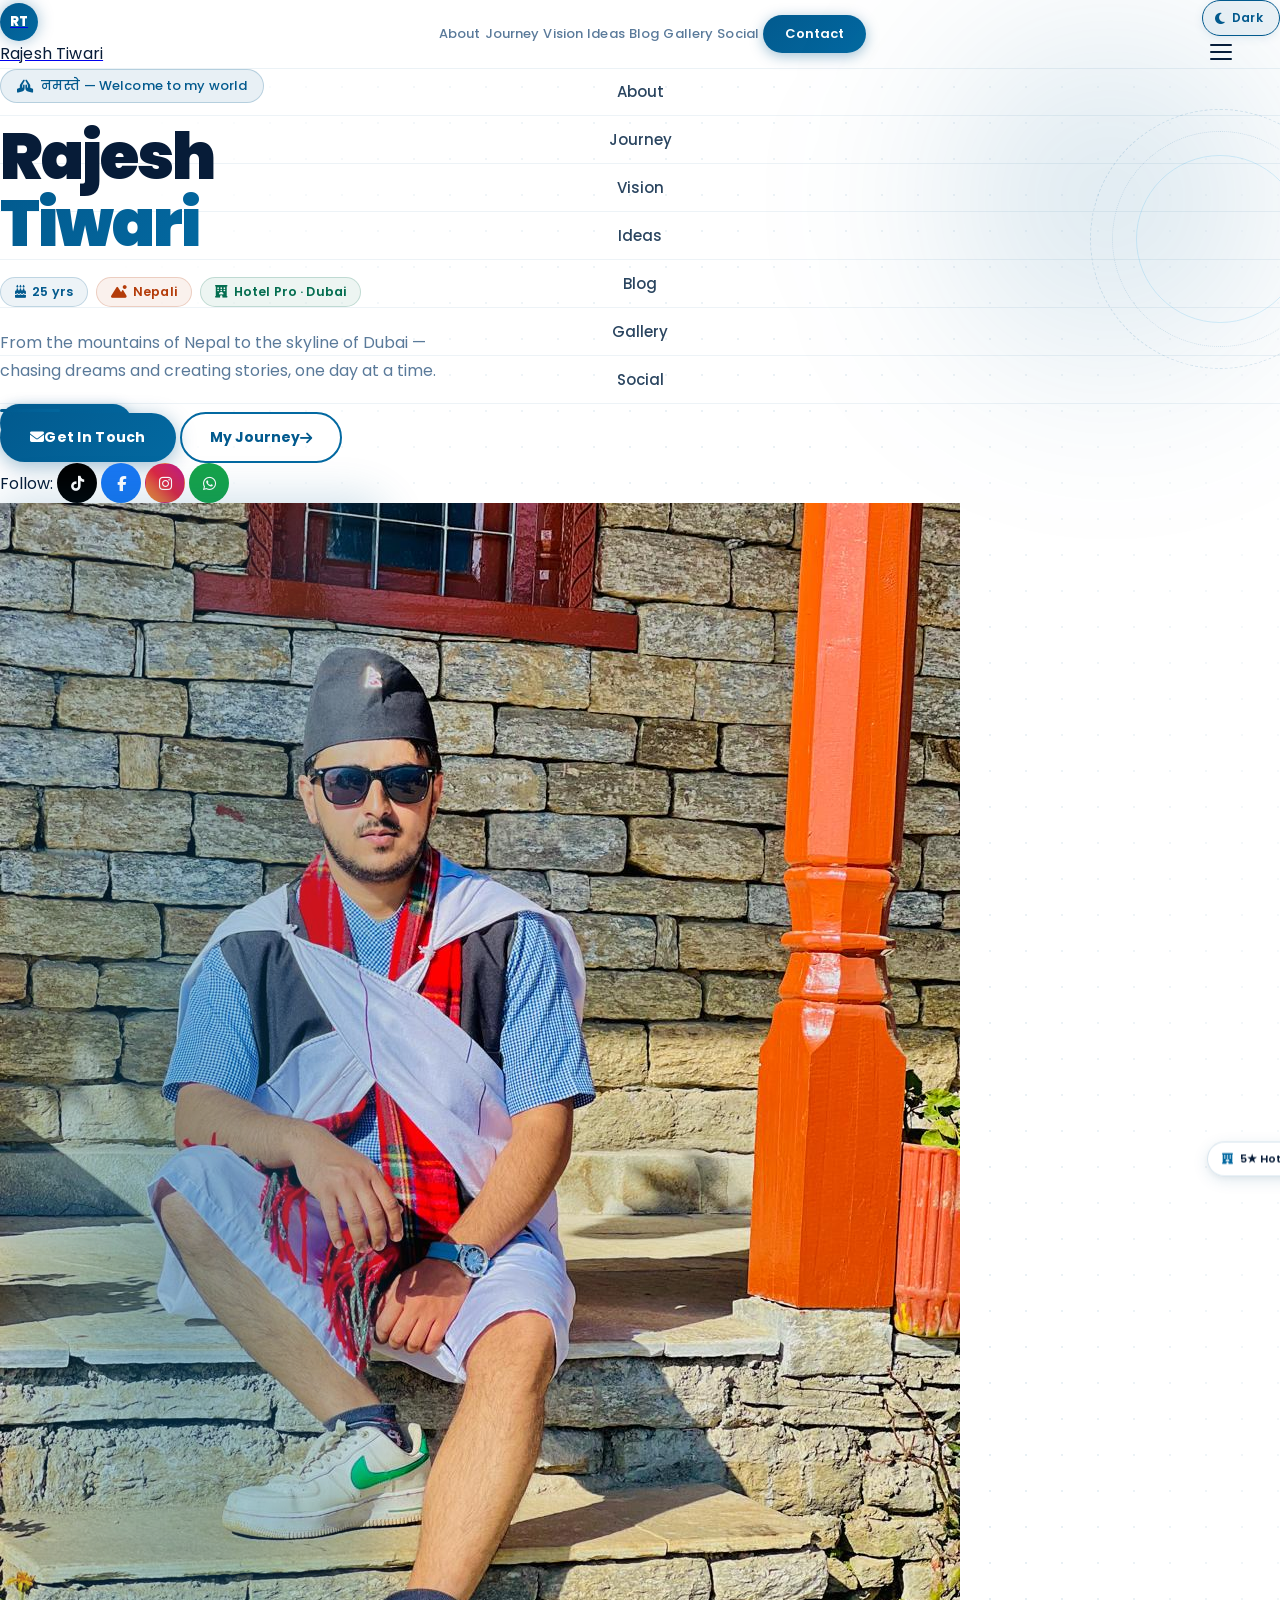
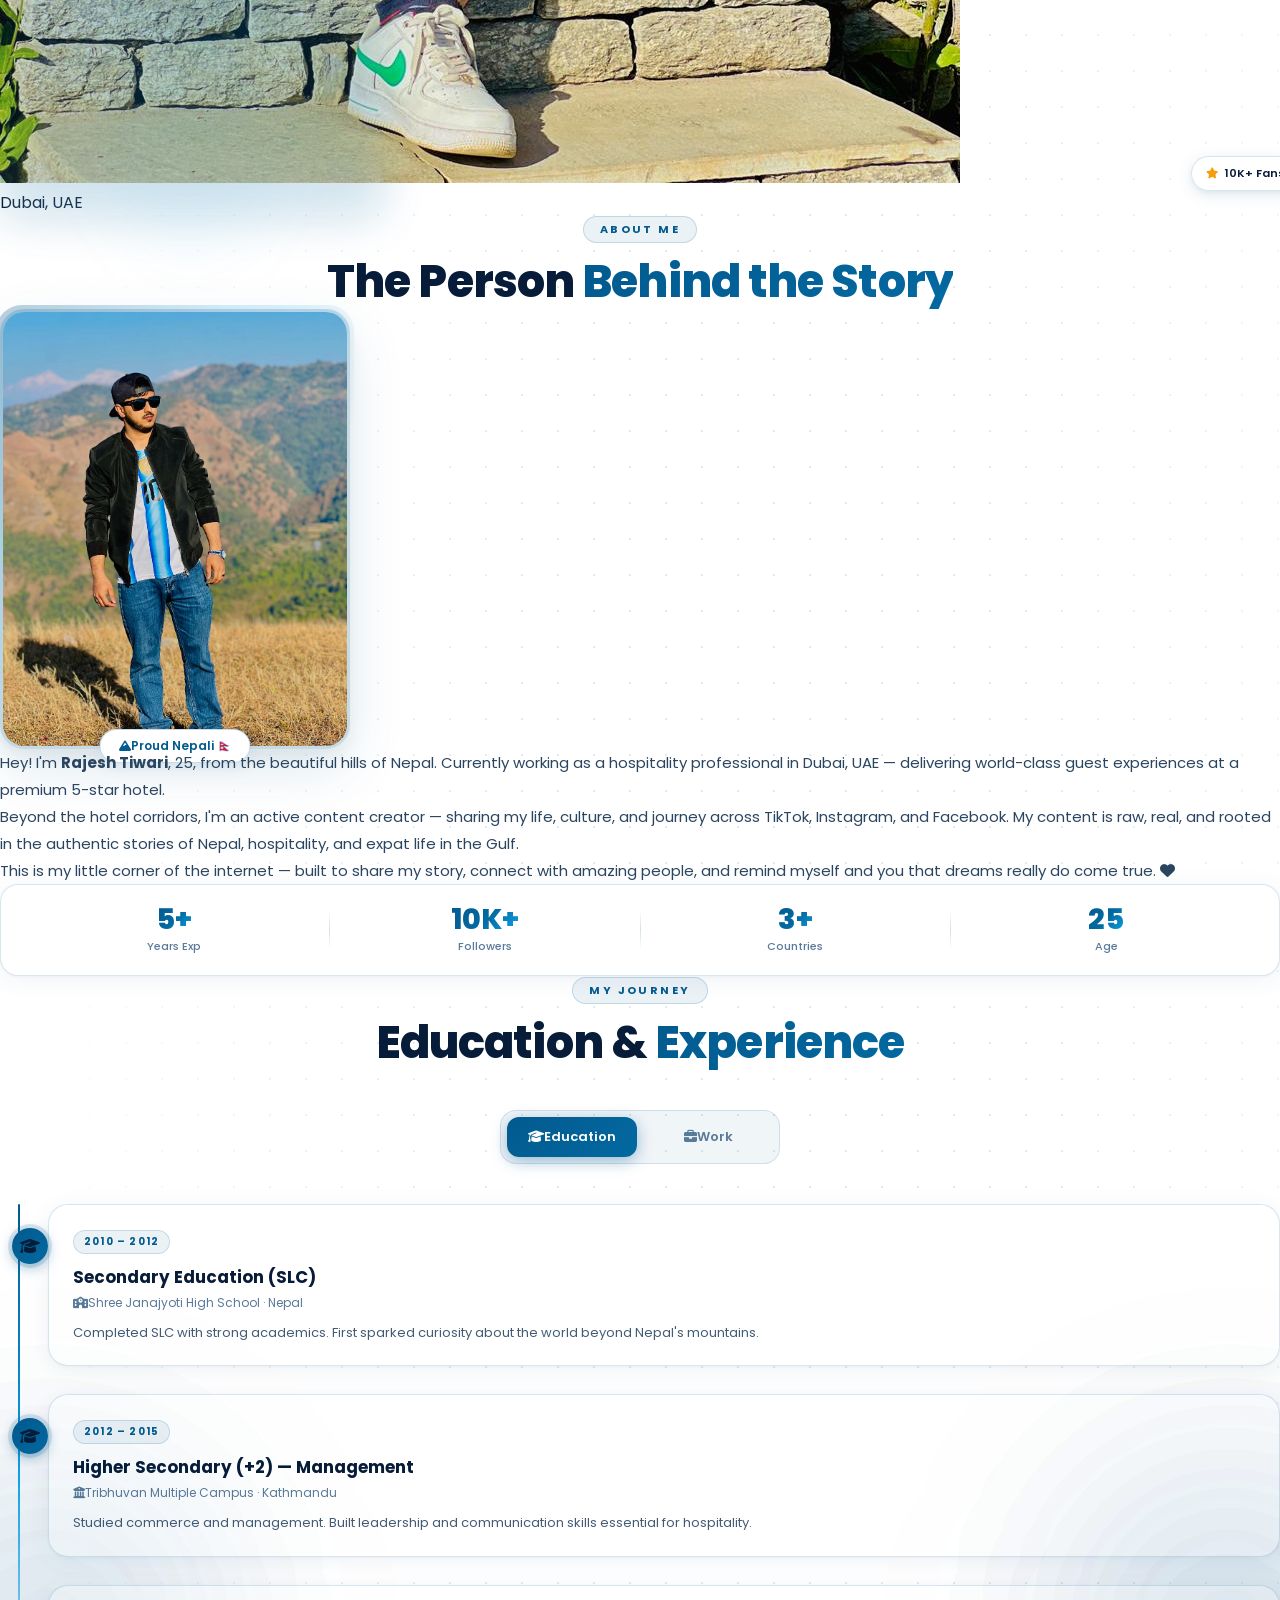
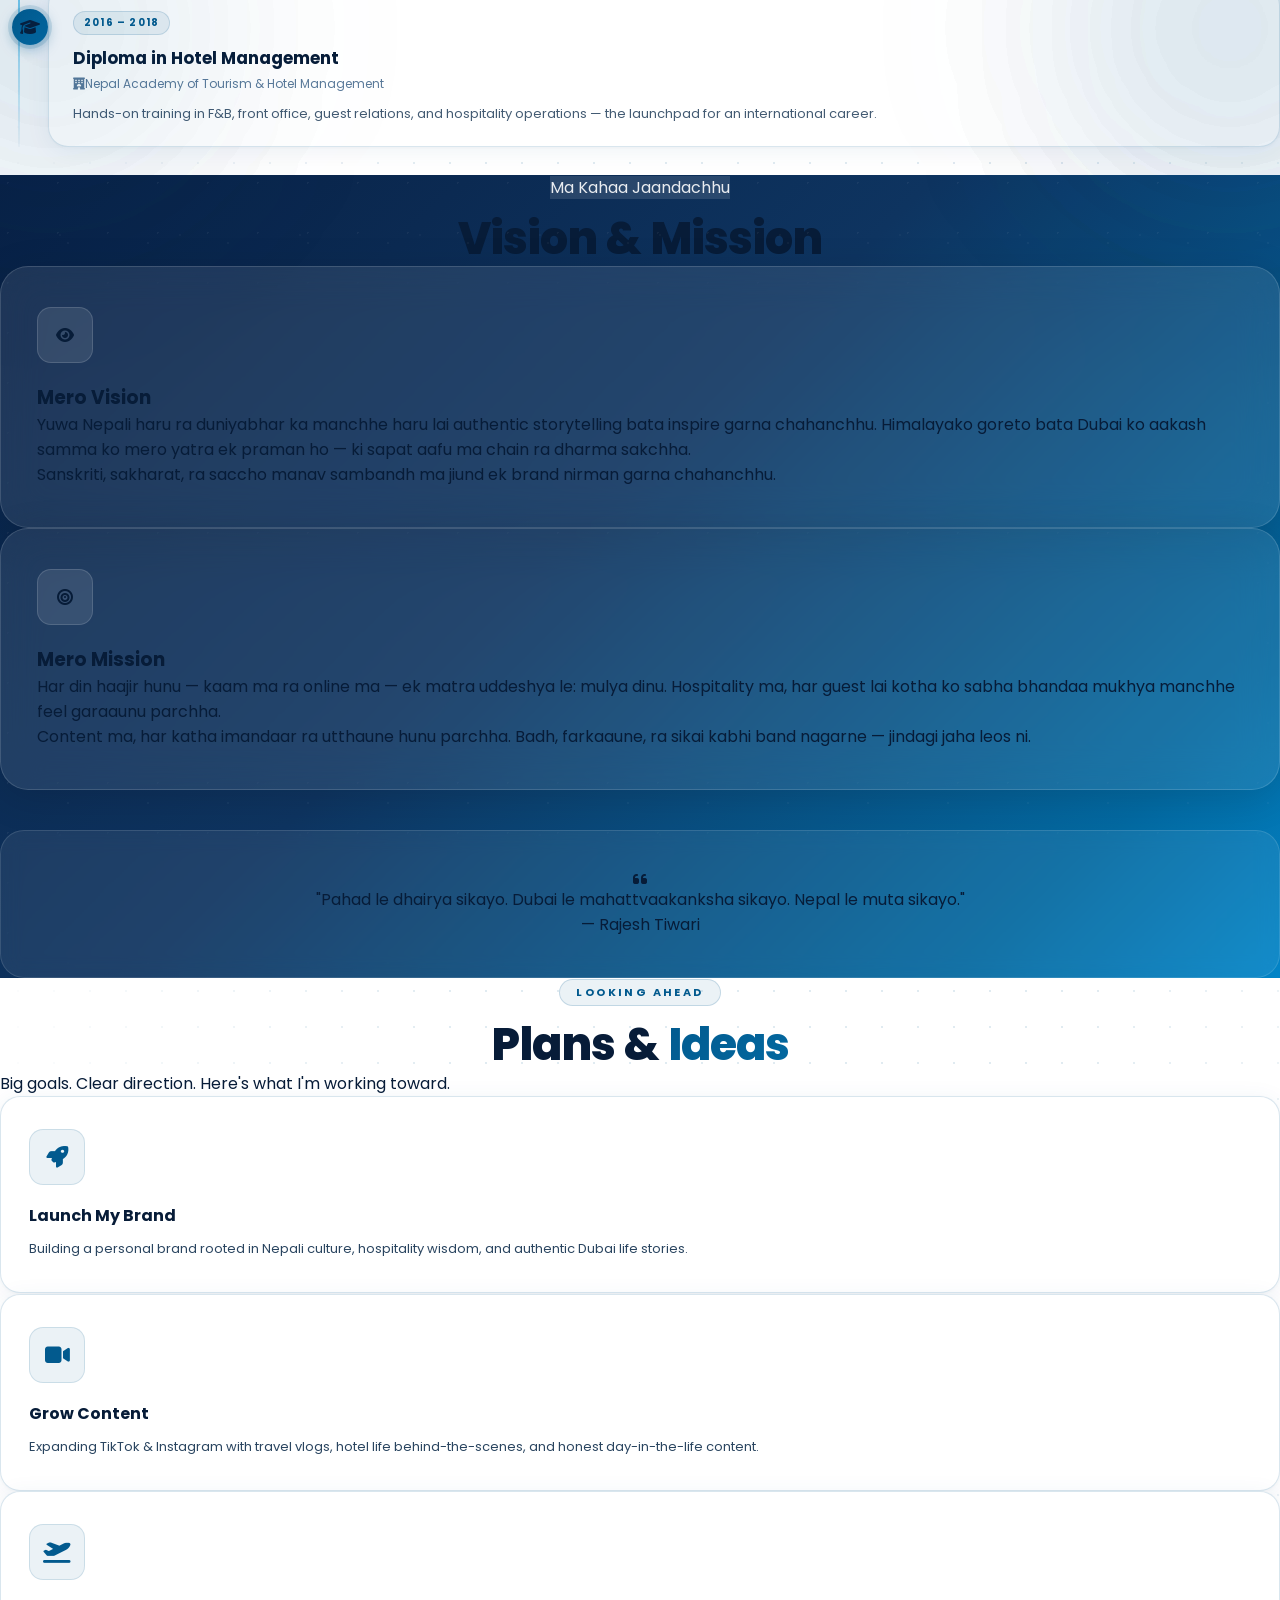
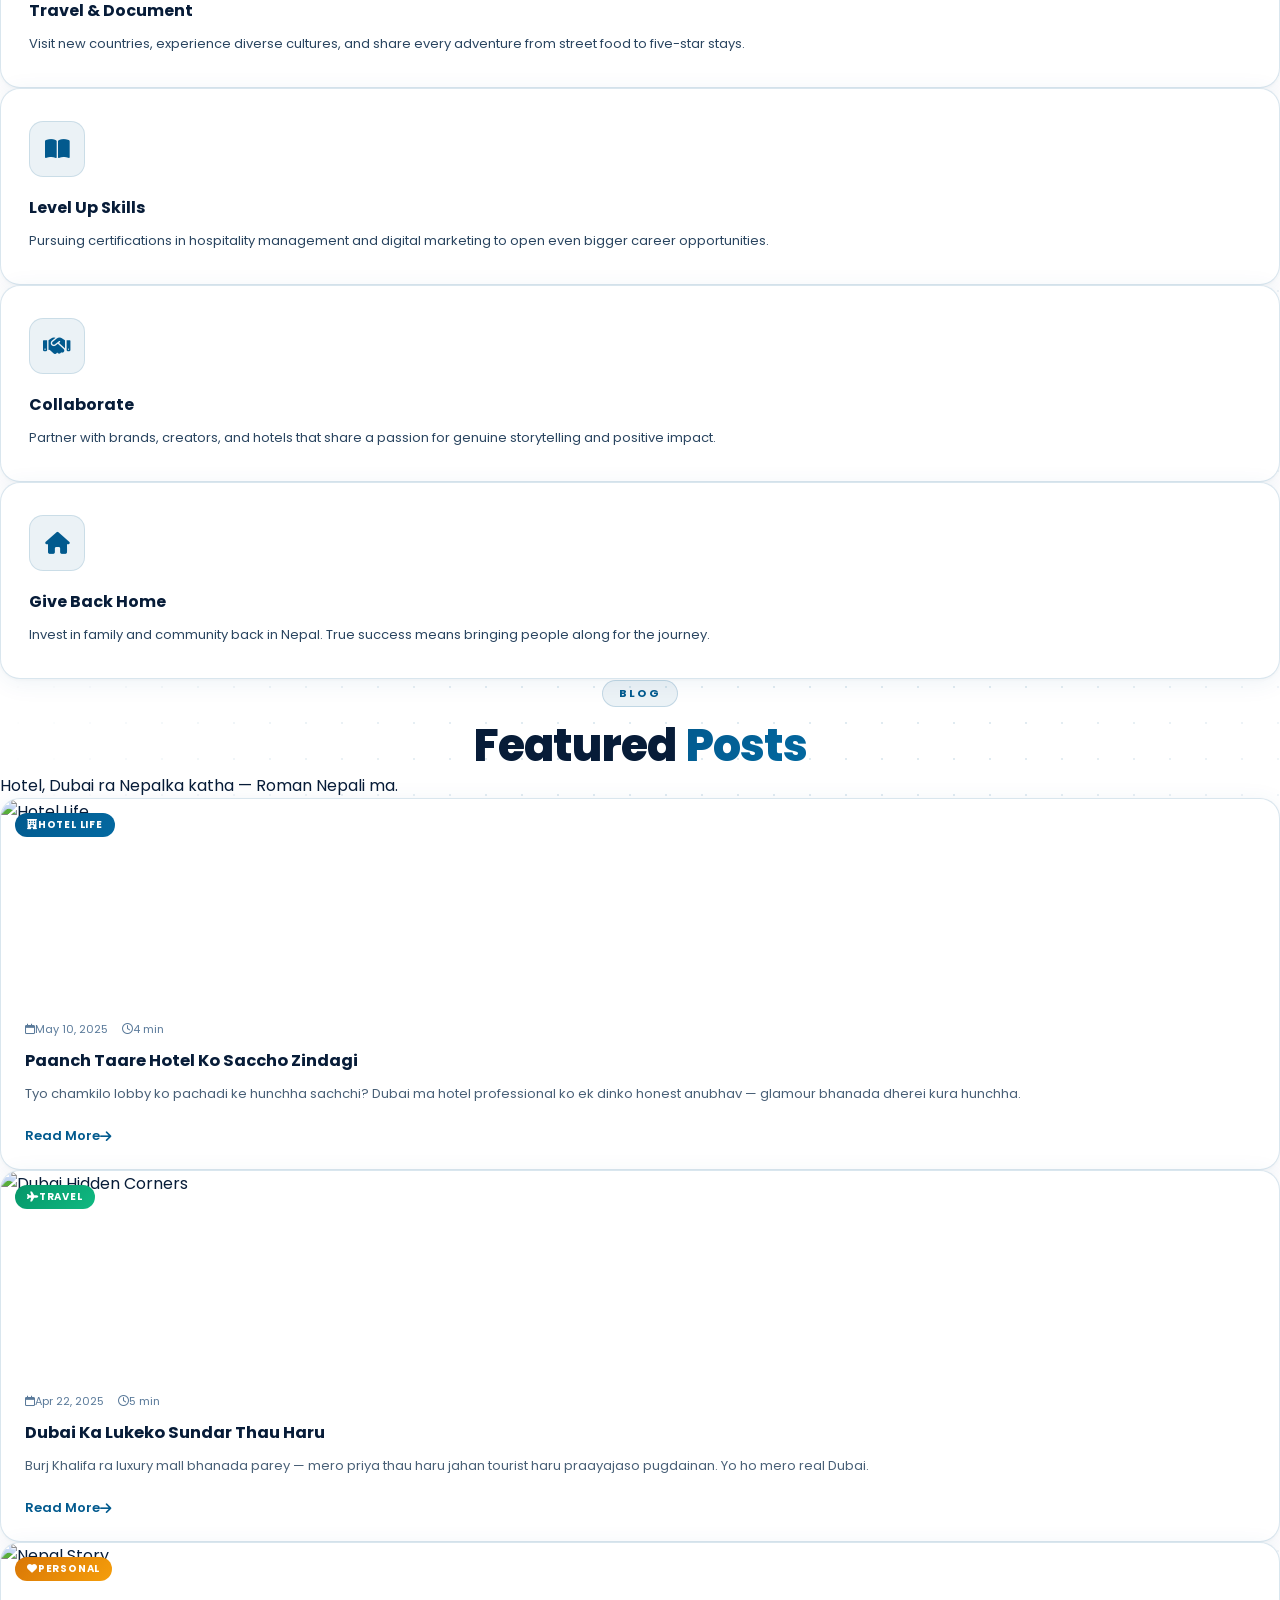
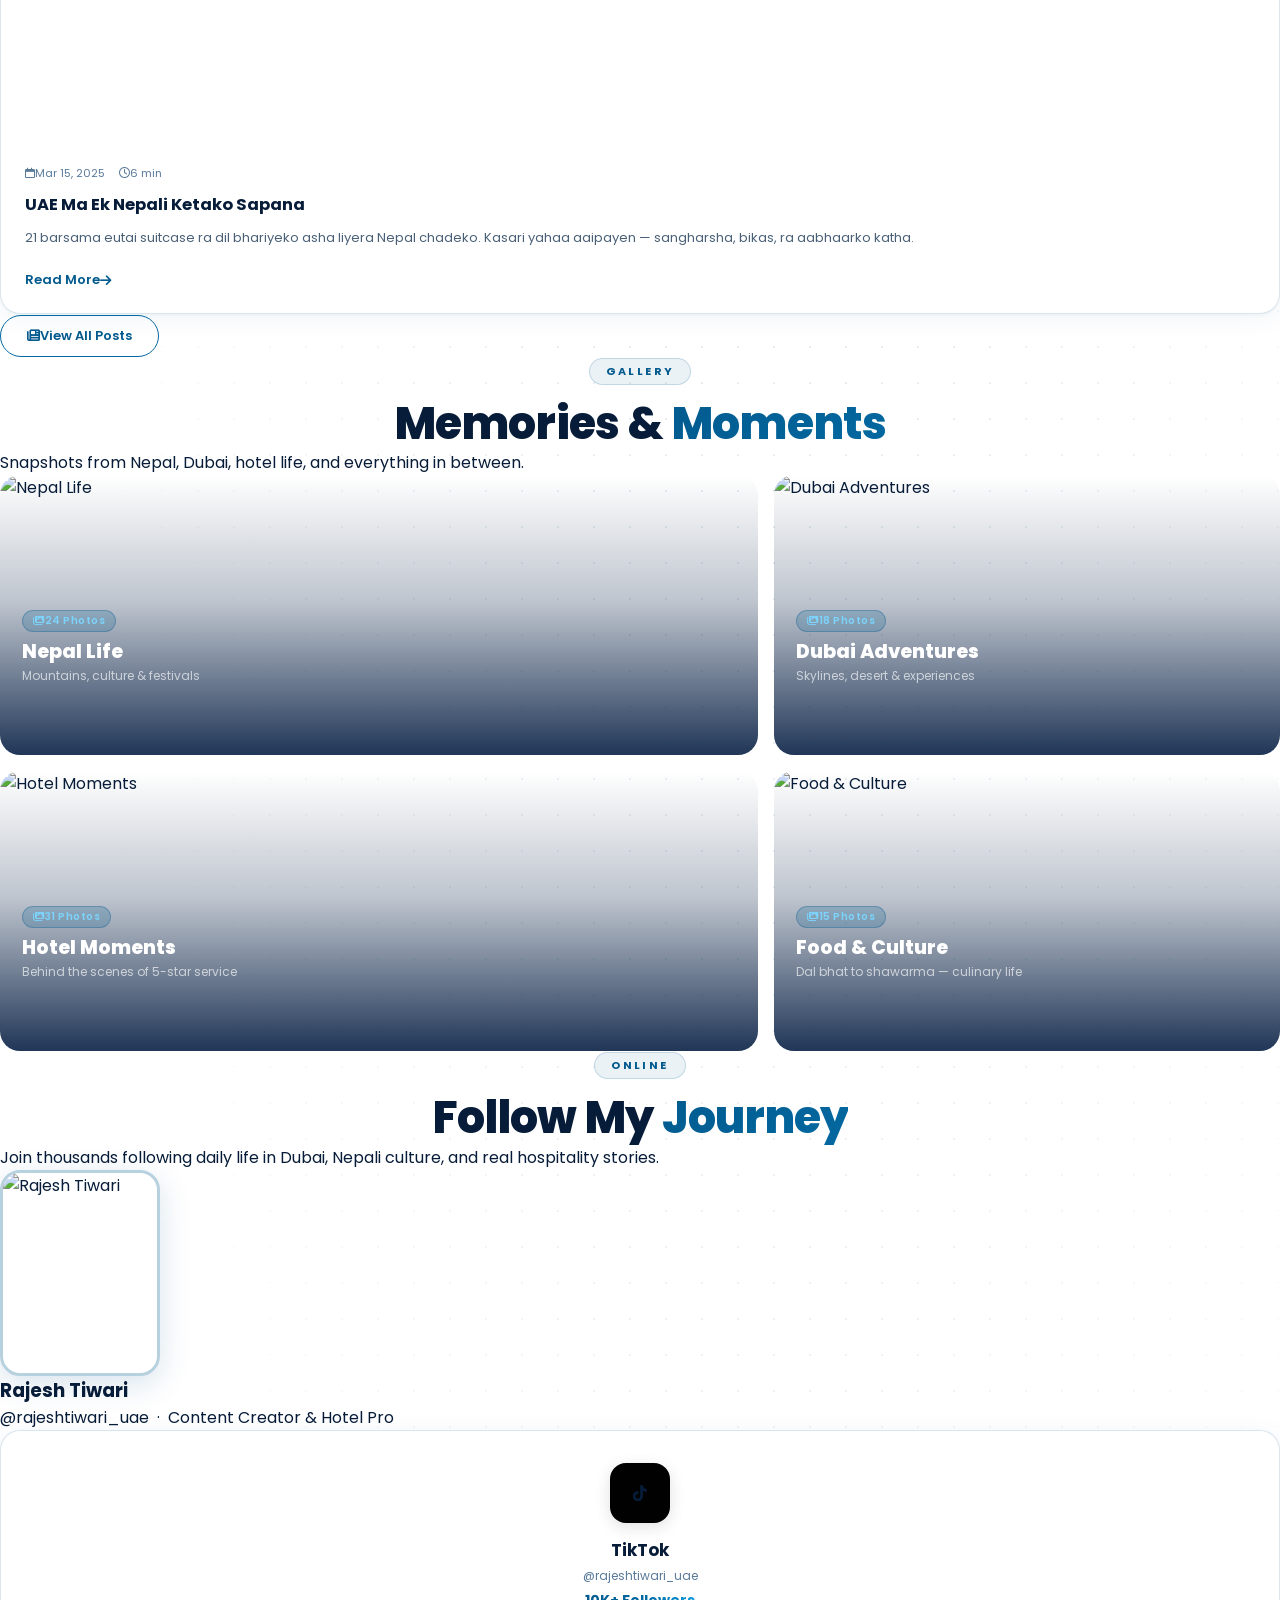
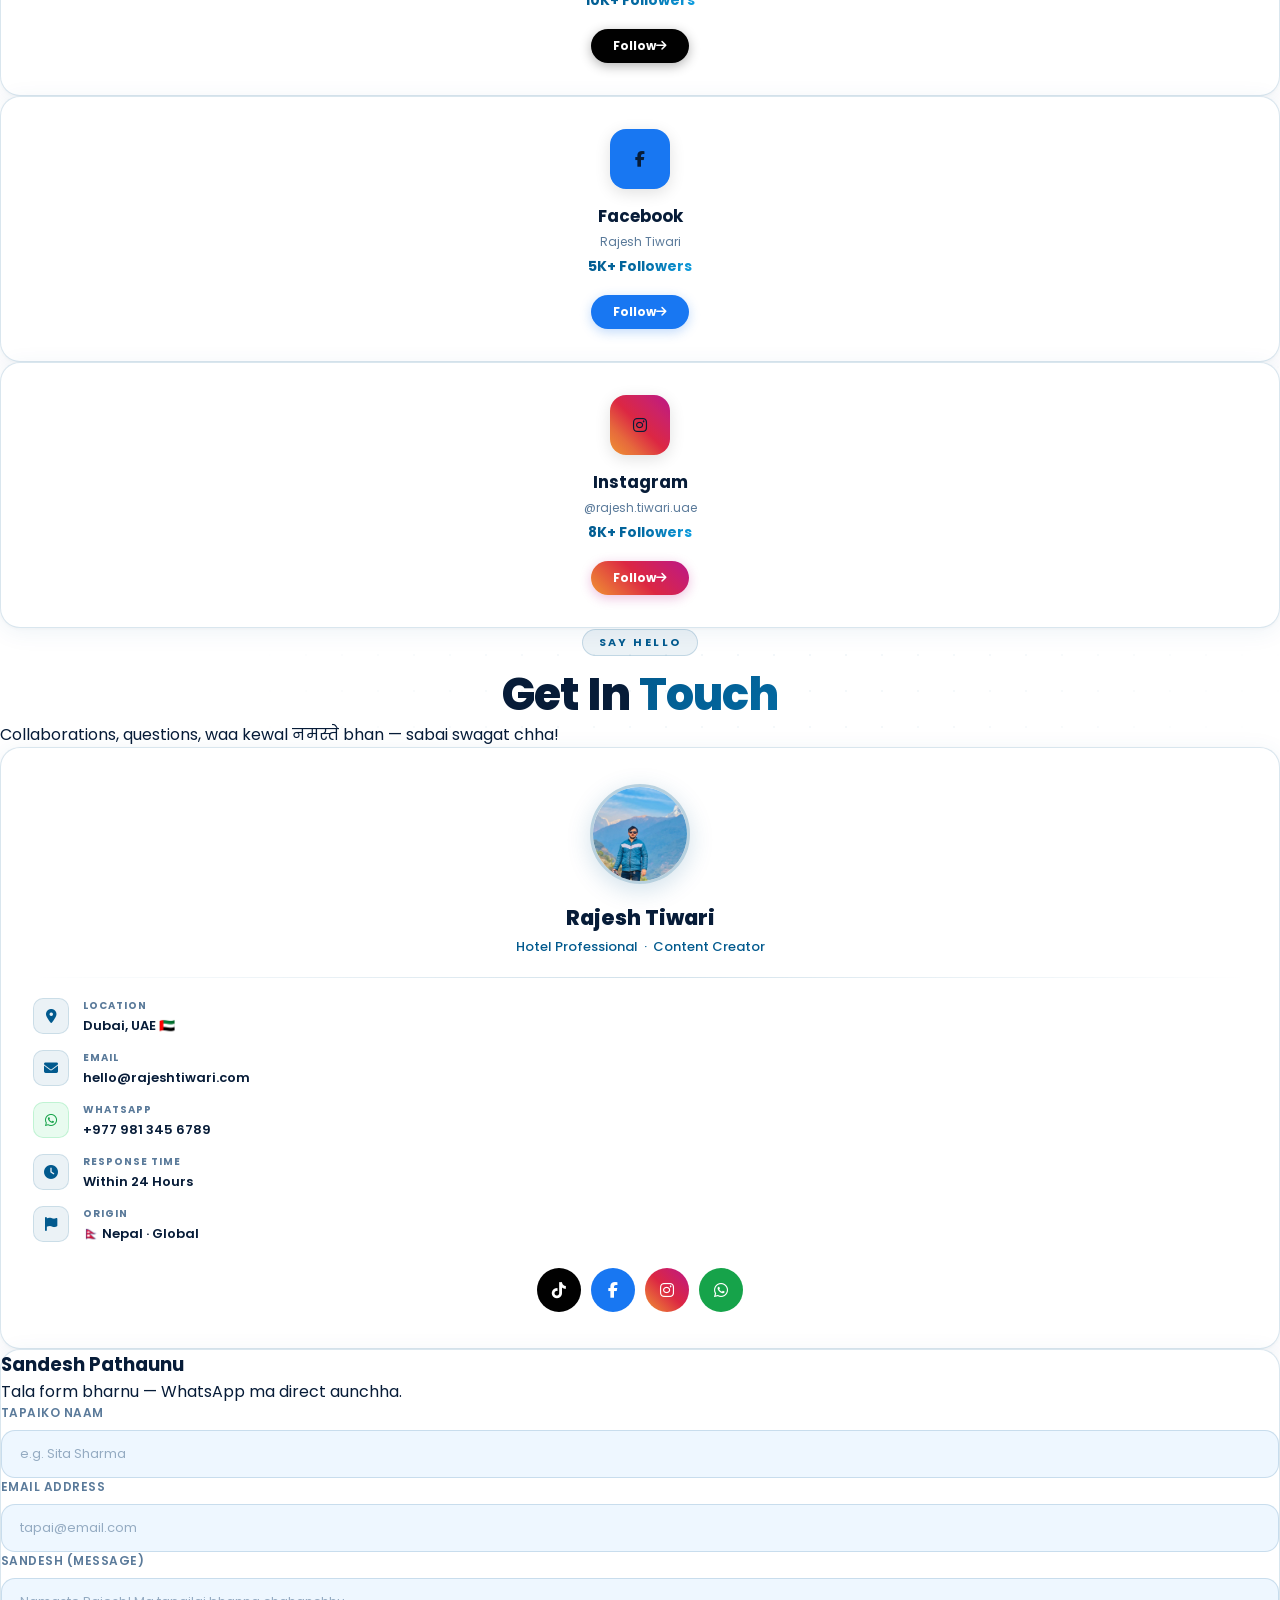
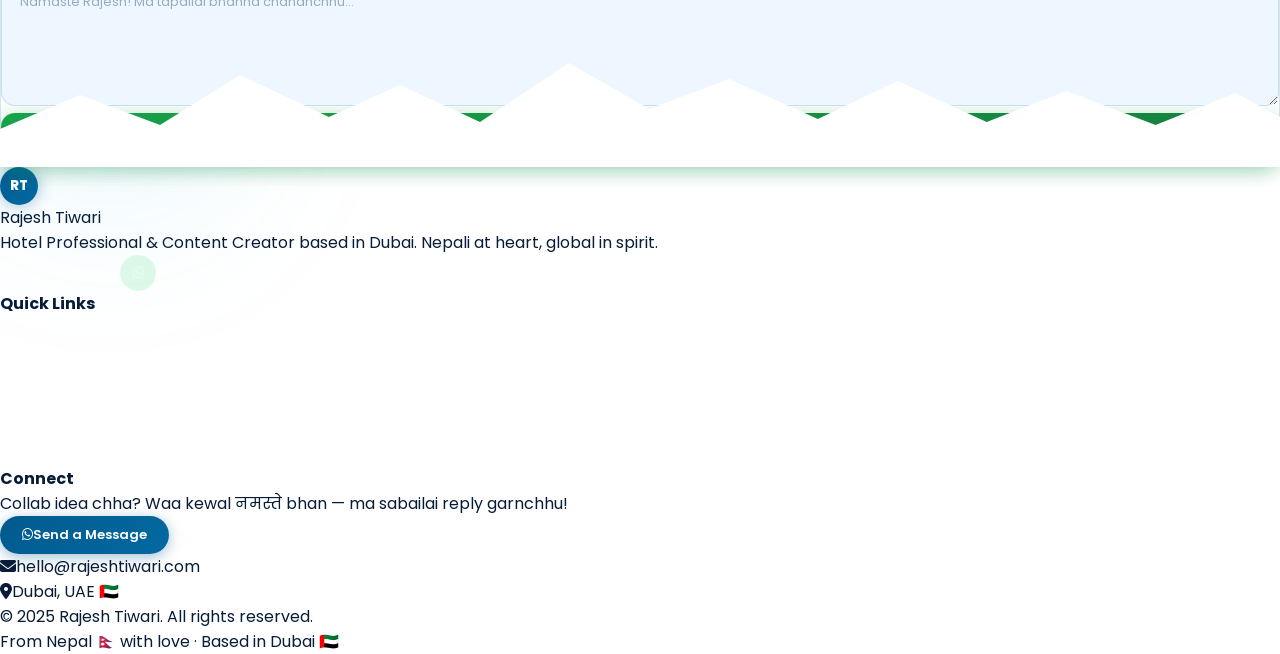
==== commit eb41b3c4: "Refactor code structure for improved readability and maintainability" ====
--- a/index.html
+++ b/index.html
@@ -173,13 +173,7 @@
             <div class="hero-photo-glow"></div>
 
             <img
-              src="https://images.unsplash.com/photo-1507003211169-0a1dd7228f2d?w=500&h=500&fit=crop"
-              alt="Rajesh Tiwari"
-              class="hero-photo"
-            />
-
-            <div class="float-chip float-chip-top">
-              <i class="fa-solid fa-location-dot" style="color:#0369a1;"></i>
+                src="assets/images/gallery/profile/herokto.jpeg"
               <span>Dubai, UAE</span>
             </div>
 
@@ -223,7 +217,7 @@
           <div class="flex justify-center" data-aos="fade-right">
             <div class="about-photo-frame">
               <img
-                src="https://images.unsplash.com/photo-1500648767791-00dcc994a43e?w=400&h=500&fit=crop"
+                src="assets/images/gallery/profile/messikto.jpeg"
                 alt="Rajesh Tiwari"
                 class="about-photo"
               />
@@ -736,7 +730,7 @@
 
             <div class="contact-avatar-wrap">
               <img
-                src="https://images.unsplash.com/photo-1507003211169-0a1dd7228f2d?w=250&h=250&fit=crop"
+                src="assets/images/gallery/profile/don.jpeg"
                 alt="Rajesh Tiwari"
                 class="contact-avatar"
               />
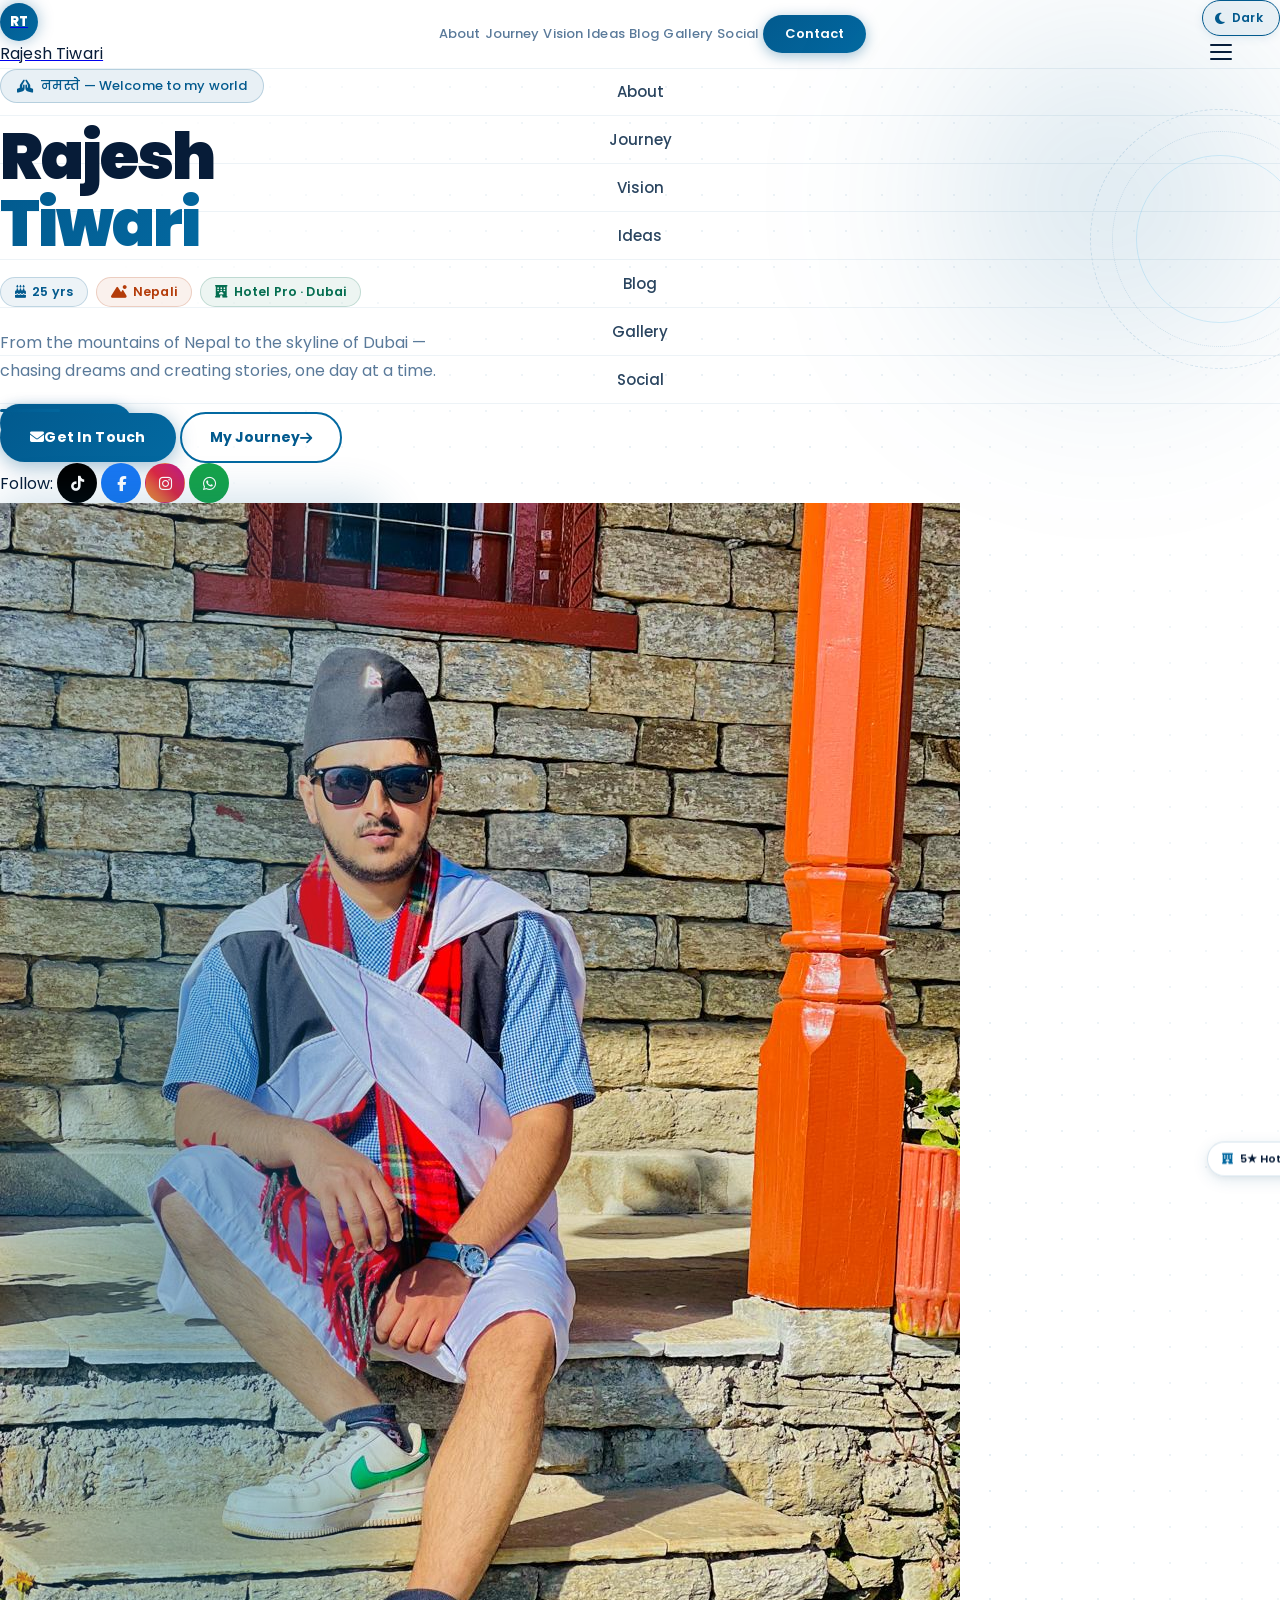
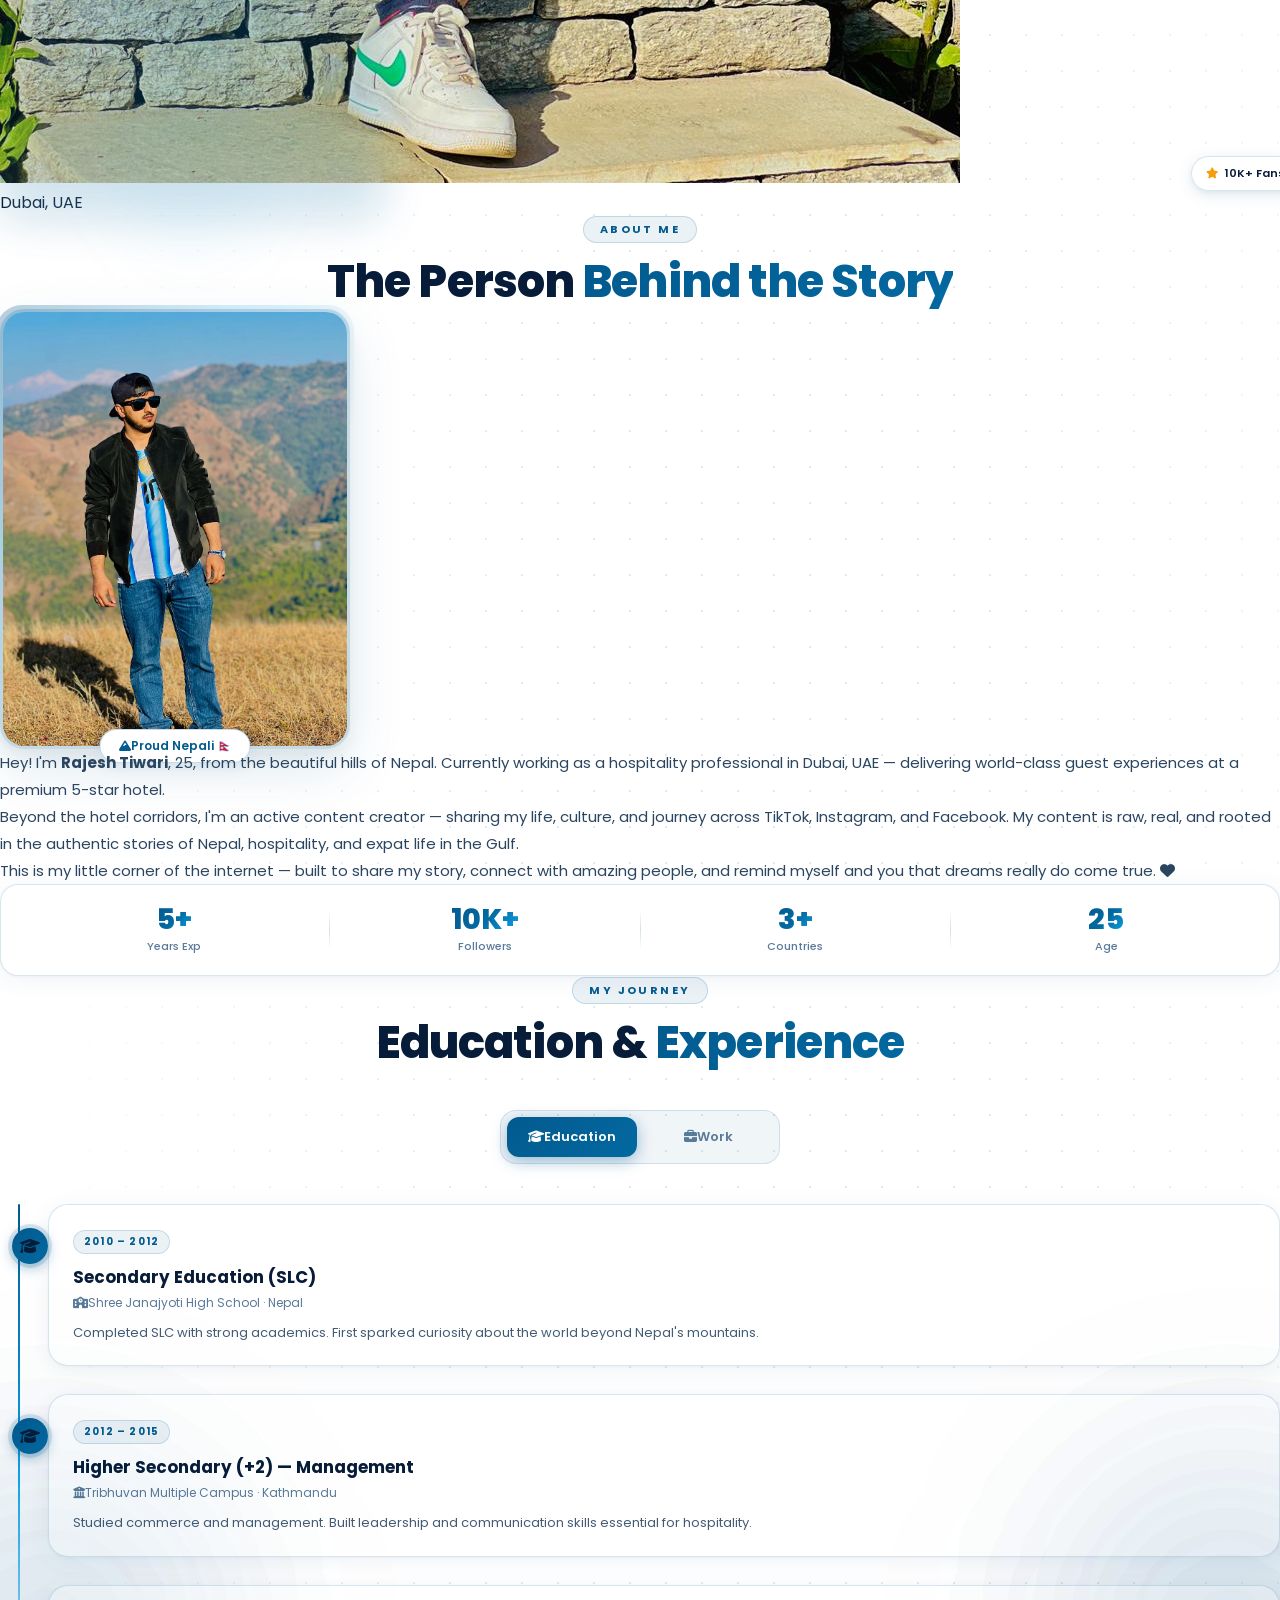
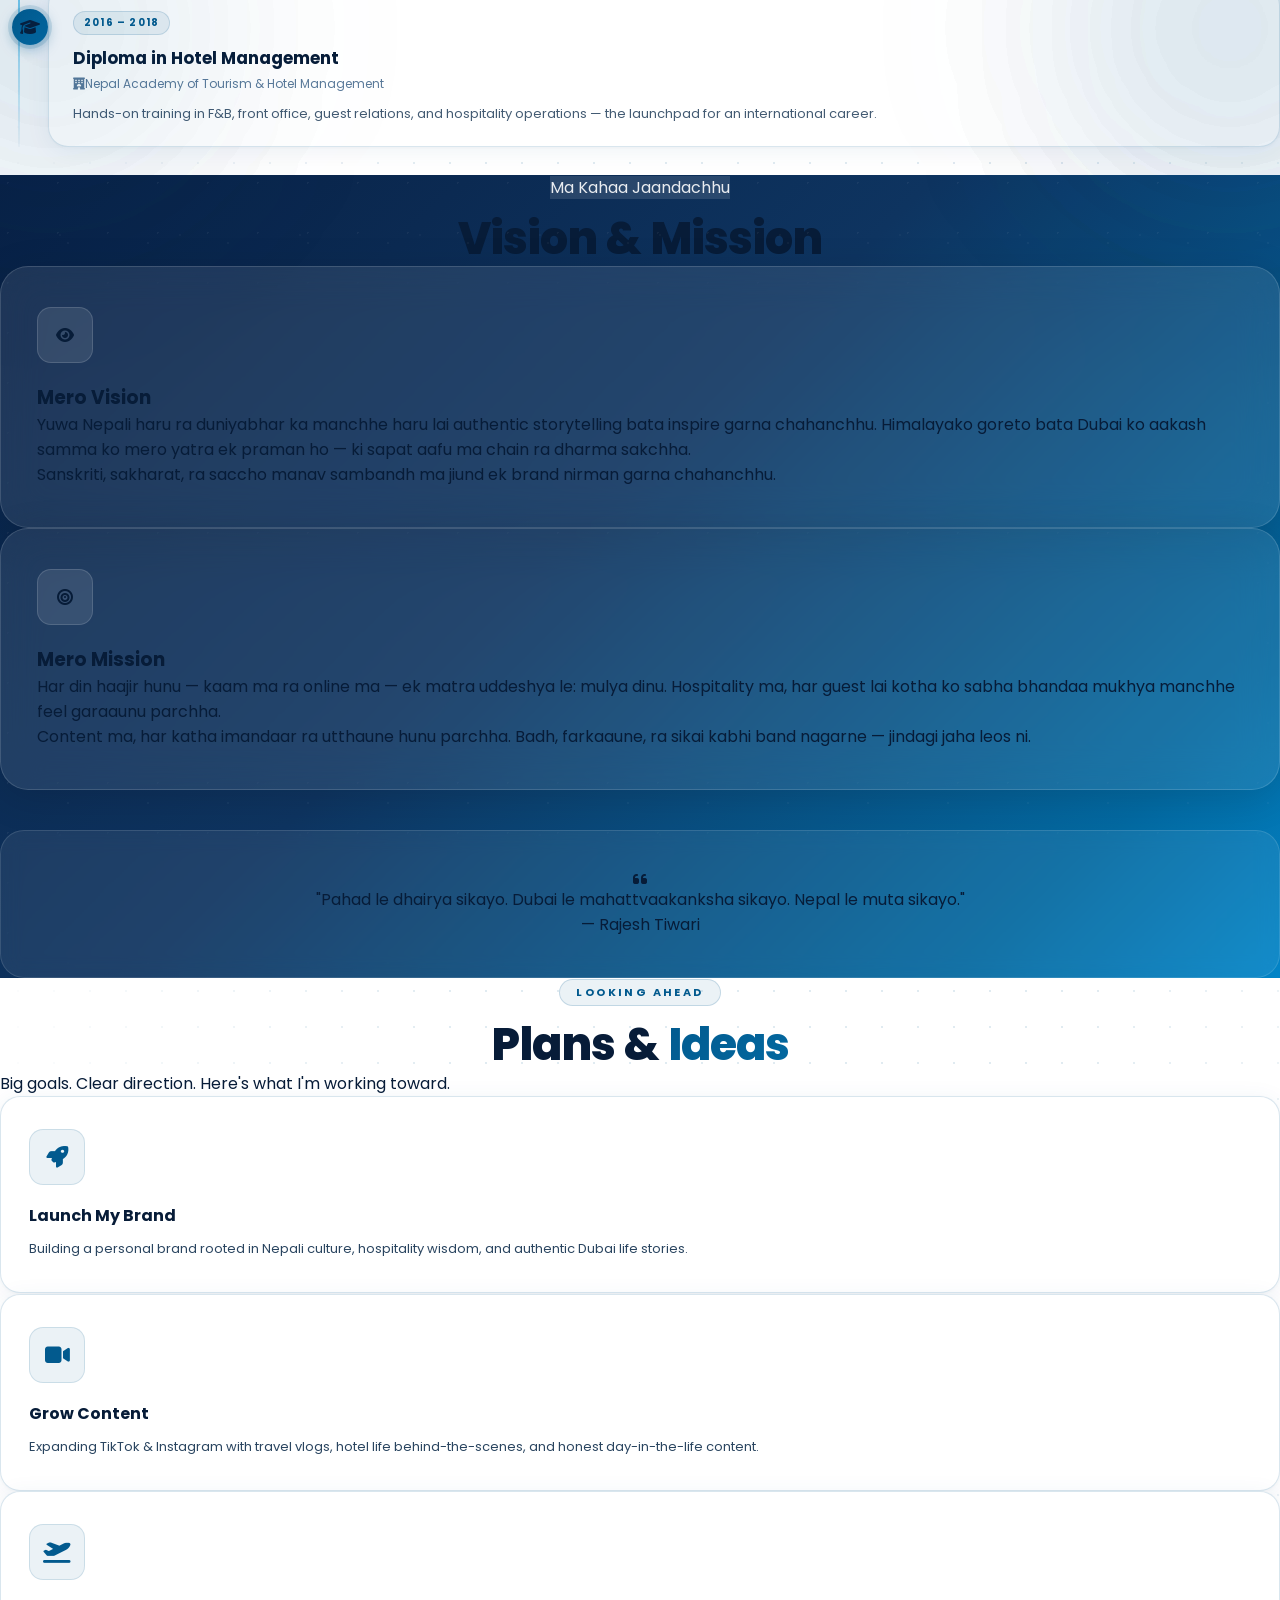
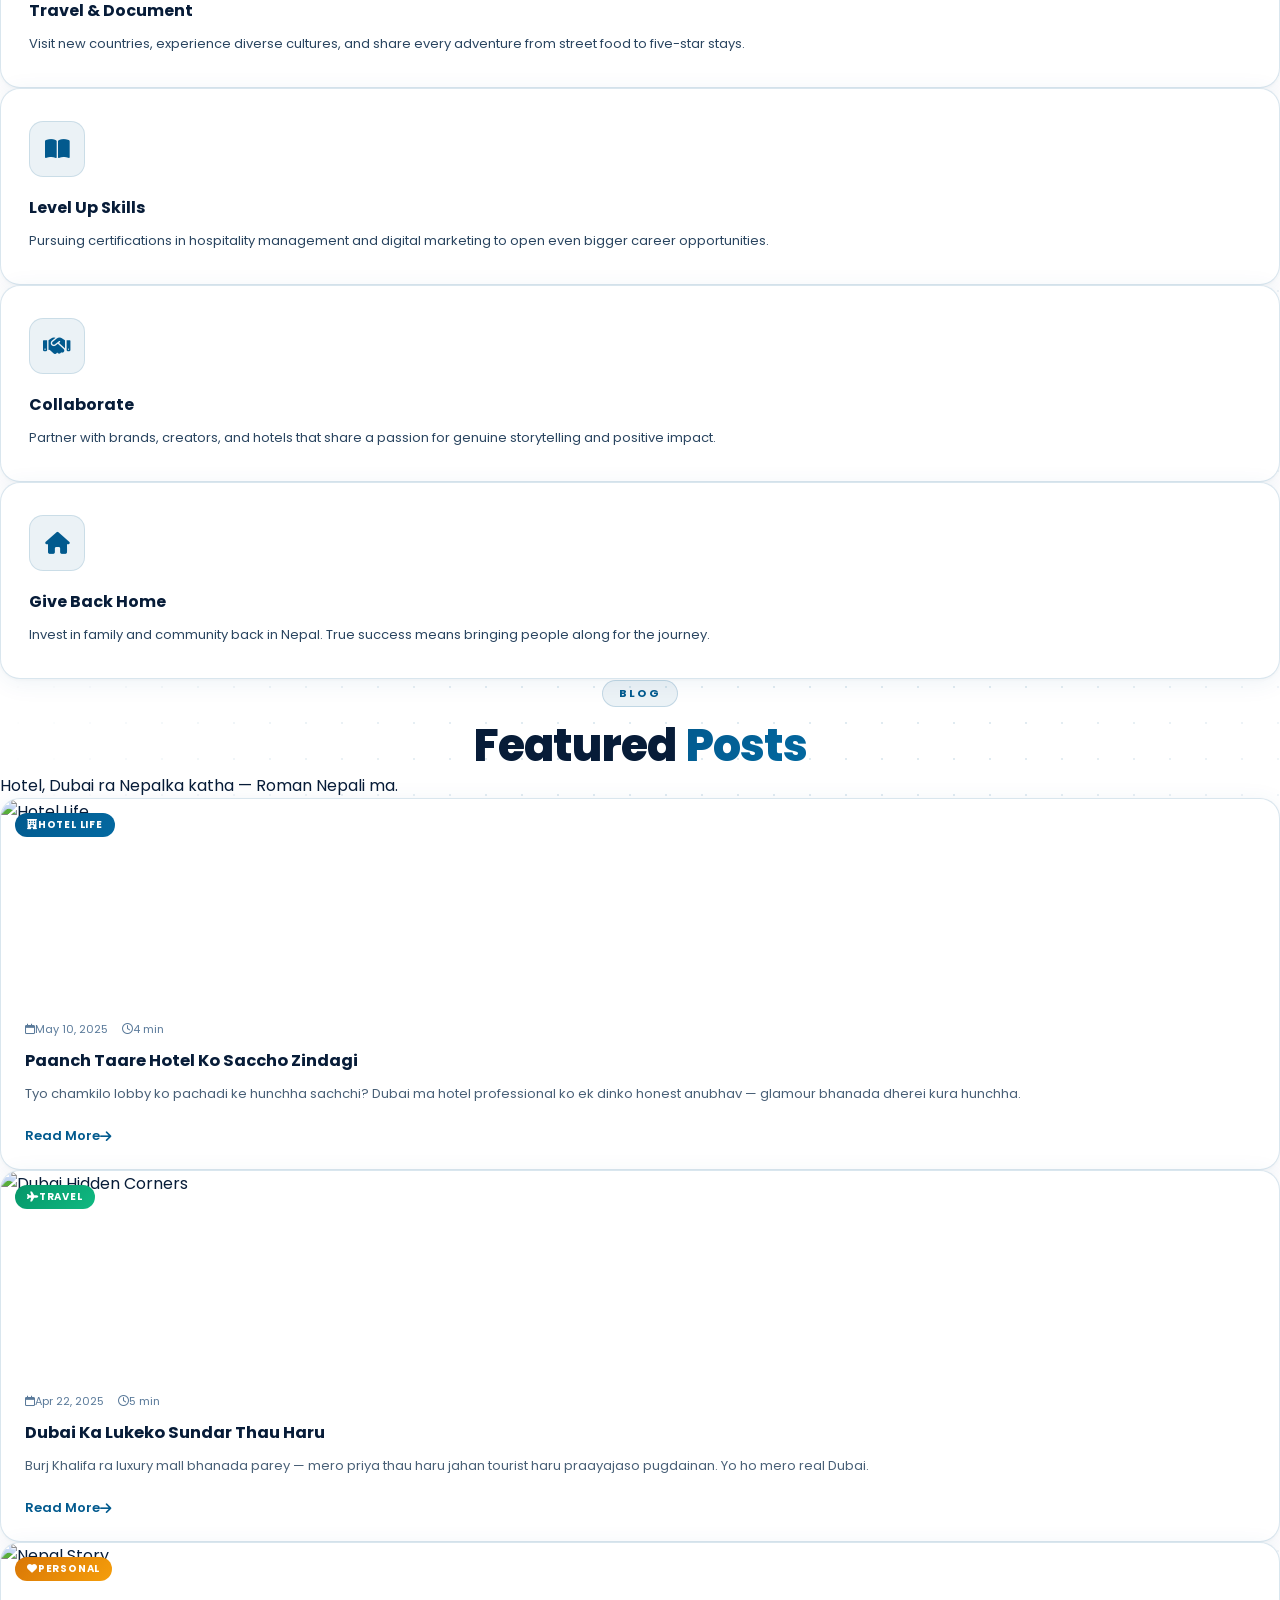
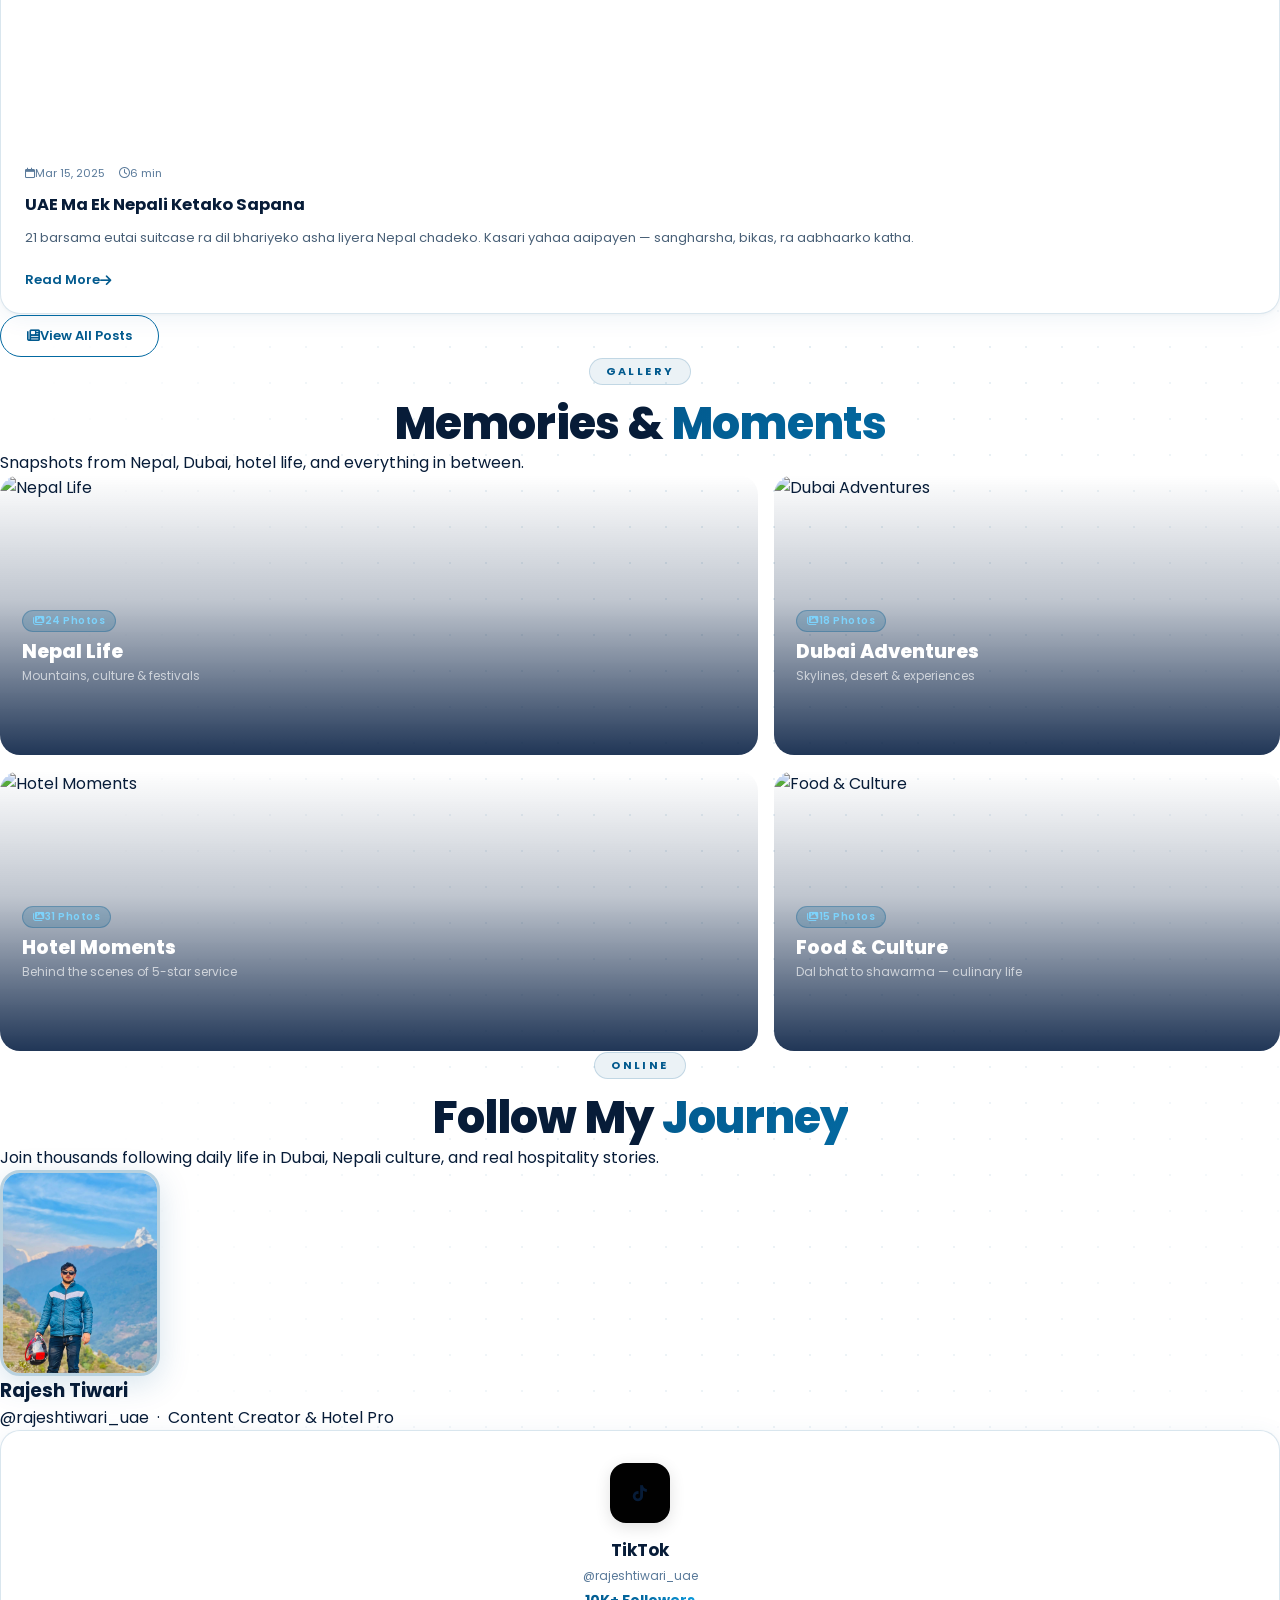
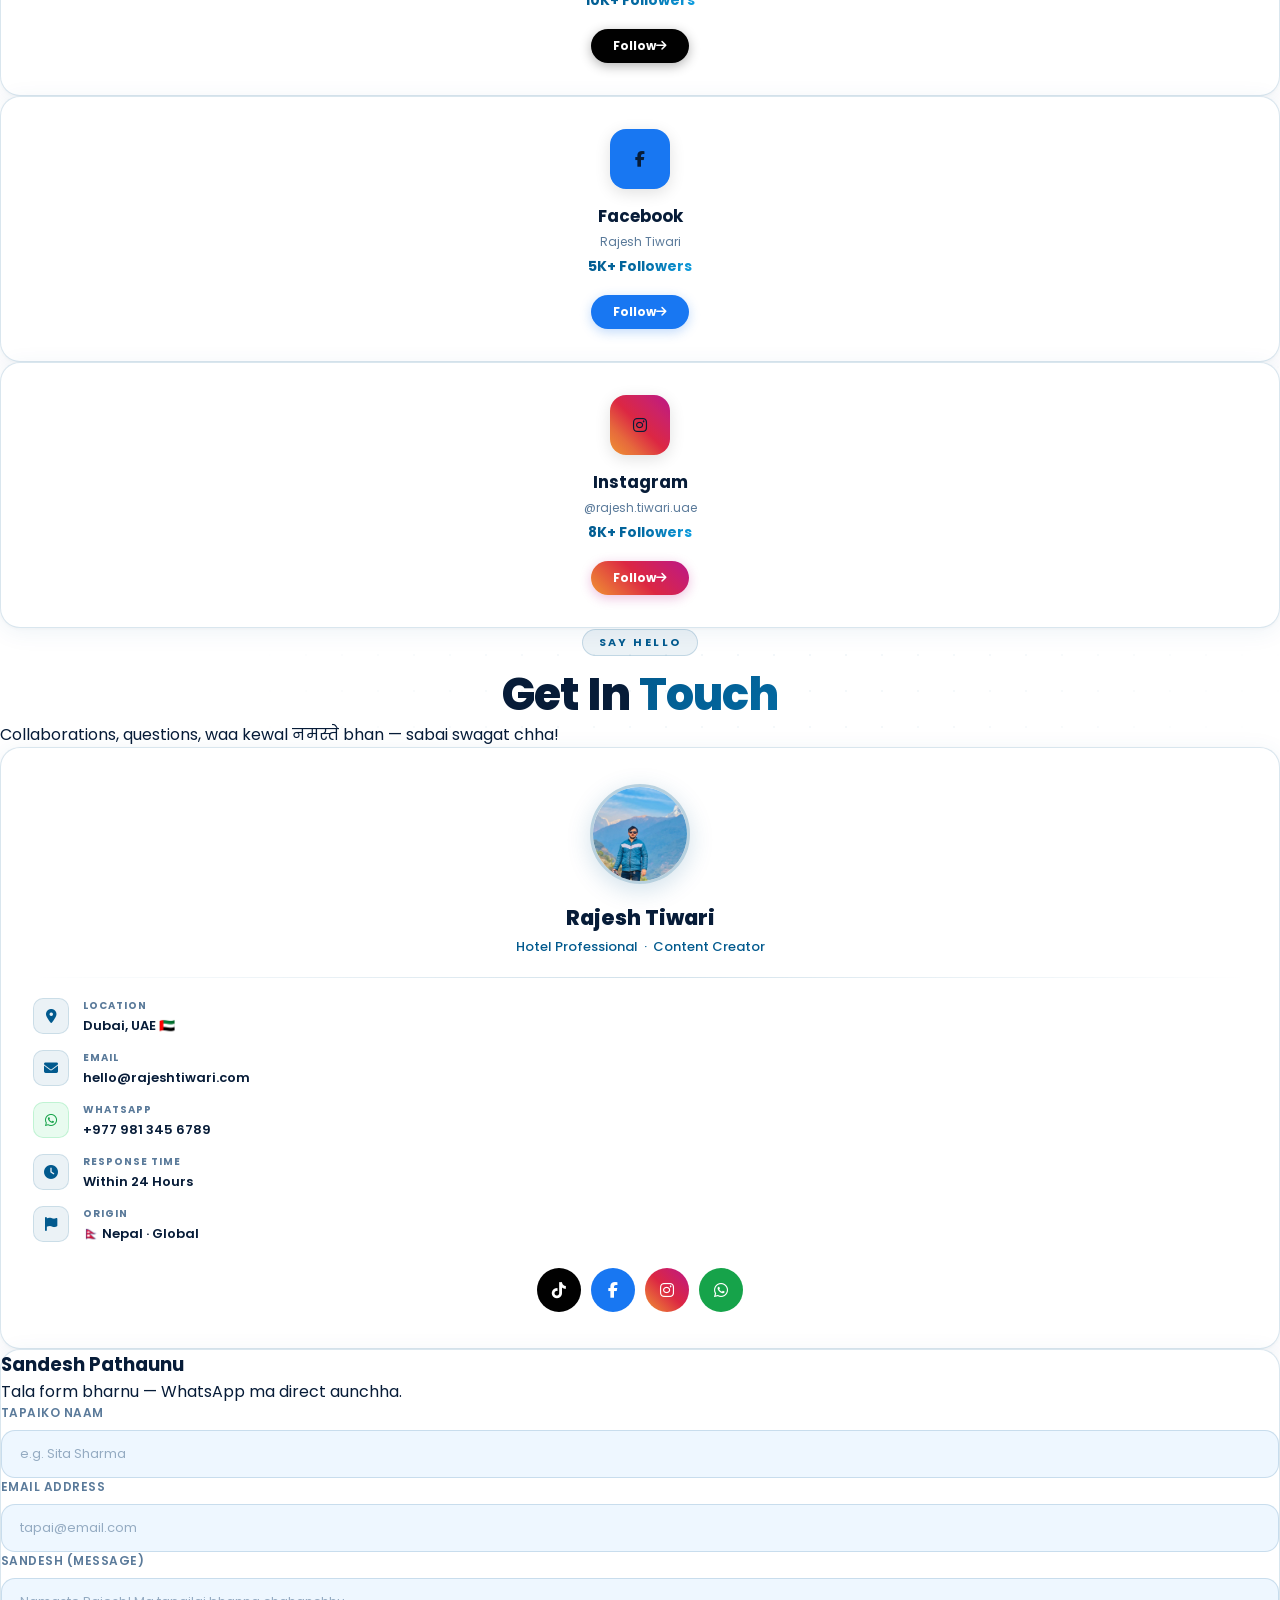
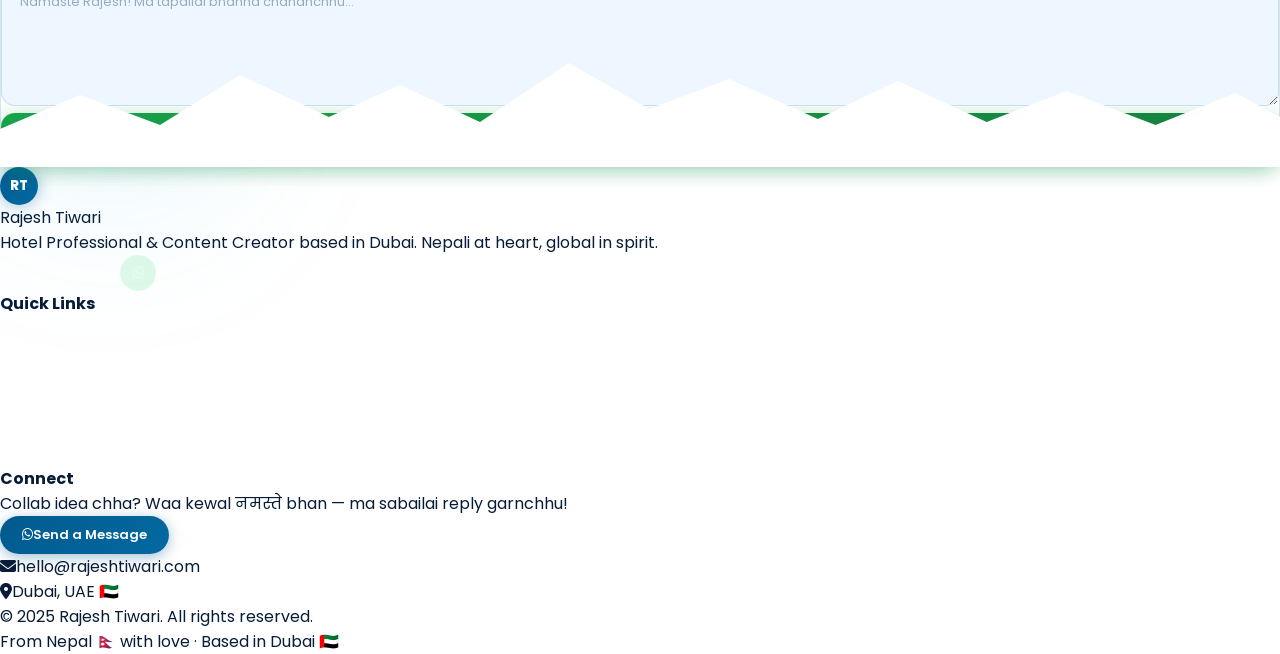
==== commit ac21305f: "Update gallery images to use Unsplash URLs for better quality and consistency" ====
--- a/index.html
+++ b/index.html
@@ -586,7 +586,7 @@
         <div class="gallery-grid">
 
           <div class="gal-card" data-aos="fade-right" data-aos-delay="0">
-            <img src="assets/images/gallery/nepal-life.jpg" alt="Nepal Life" class="gal-img" />
+            <img src="https://images.unsplash.com/photo-1506905925346-21bda4d32df4?w=500&h=400&fit=crop" alt="Nepal Life" class="gal-img" />
             <div class="gal-overlay">
               <div class="gal-info">
                 <span class="gal-count"><i class="fa-solid fa-images mr-1"></i>24 Photos</span>
@@ -599,7 +599,7 @@
           </div>
 
           <div class="gal-card" data-aos="fade-left" data-aos-delay="80">
-            <img src="assets/images/gallery/dubai-adventures.jpg" alt="Dubai Adventures" class="gal-img" />
+            <img src="https://images.unsplash.com/photo-1512453979798-5ea266f8880c?w=500&h=400&fit=crop" alt="Dubai Adventures" class="gal-img" />
             <div class="gal-overlay">
               <div class="gal-info">
                 <span class="gal-count"><i class="fa-solid fa-images mr-1"></i>18 Photos</span>
@@ -612,7 +612,7 @@
           </div>
 
           <div class="gal-card" data-aos="fade-right" data-aos-delay="160">
-            <img src="assets/images/gallery/hotel-moments.jpg" alt="Hotel Moments" class="gal-img" />
+            <img src="https://images.unsplash.com/photo-1566073771259-6a8506099945?w=500&h=400&fit=crop" alt="Hotel Moments" class="gal-img" />
             <div class="gal-overlay">
               <div class="gal-info">
                 <span class="gal-count"><i class="fa-solid fa-images mr-1"></i>31 Photos</span>
@@ -625,7 +625,7 @@
           </div>
 
           <div class="gal-card" data-aos="fade-left" data-aos-delay="240">
-            <img src="assets/images/gallery/food-culture.jpg" alt="Food & Culture" class="gal-img" />
+            <img src="https://images.unsplash.com/photo-1504674900247-0877df9cc836?w=500&h=400&fit=crop" alt="Food & Culture" class="gal-img" />
             <div class="gal-overlay">
               <div class="gal-info">
                 <span class="gal-count"><i class="fa-solid fa-images mr-1"></i>15 Photos</span>
@@ -661,7 +661,7 @@
         <div class="flex flex-col items-center mb-14" data-aos="zoom-in">
           <div class="social-profile-frame">
             <img
-              src="https://images.unsplash.com/photo-1507003211169-0a1dd7228f2d?w=300&h=300&fit=crop"
+              src="assets/images/gallery/profile/don.jpeg"
               alt="Rajesh Tiwari"
               class="social-profile-img"
             />
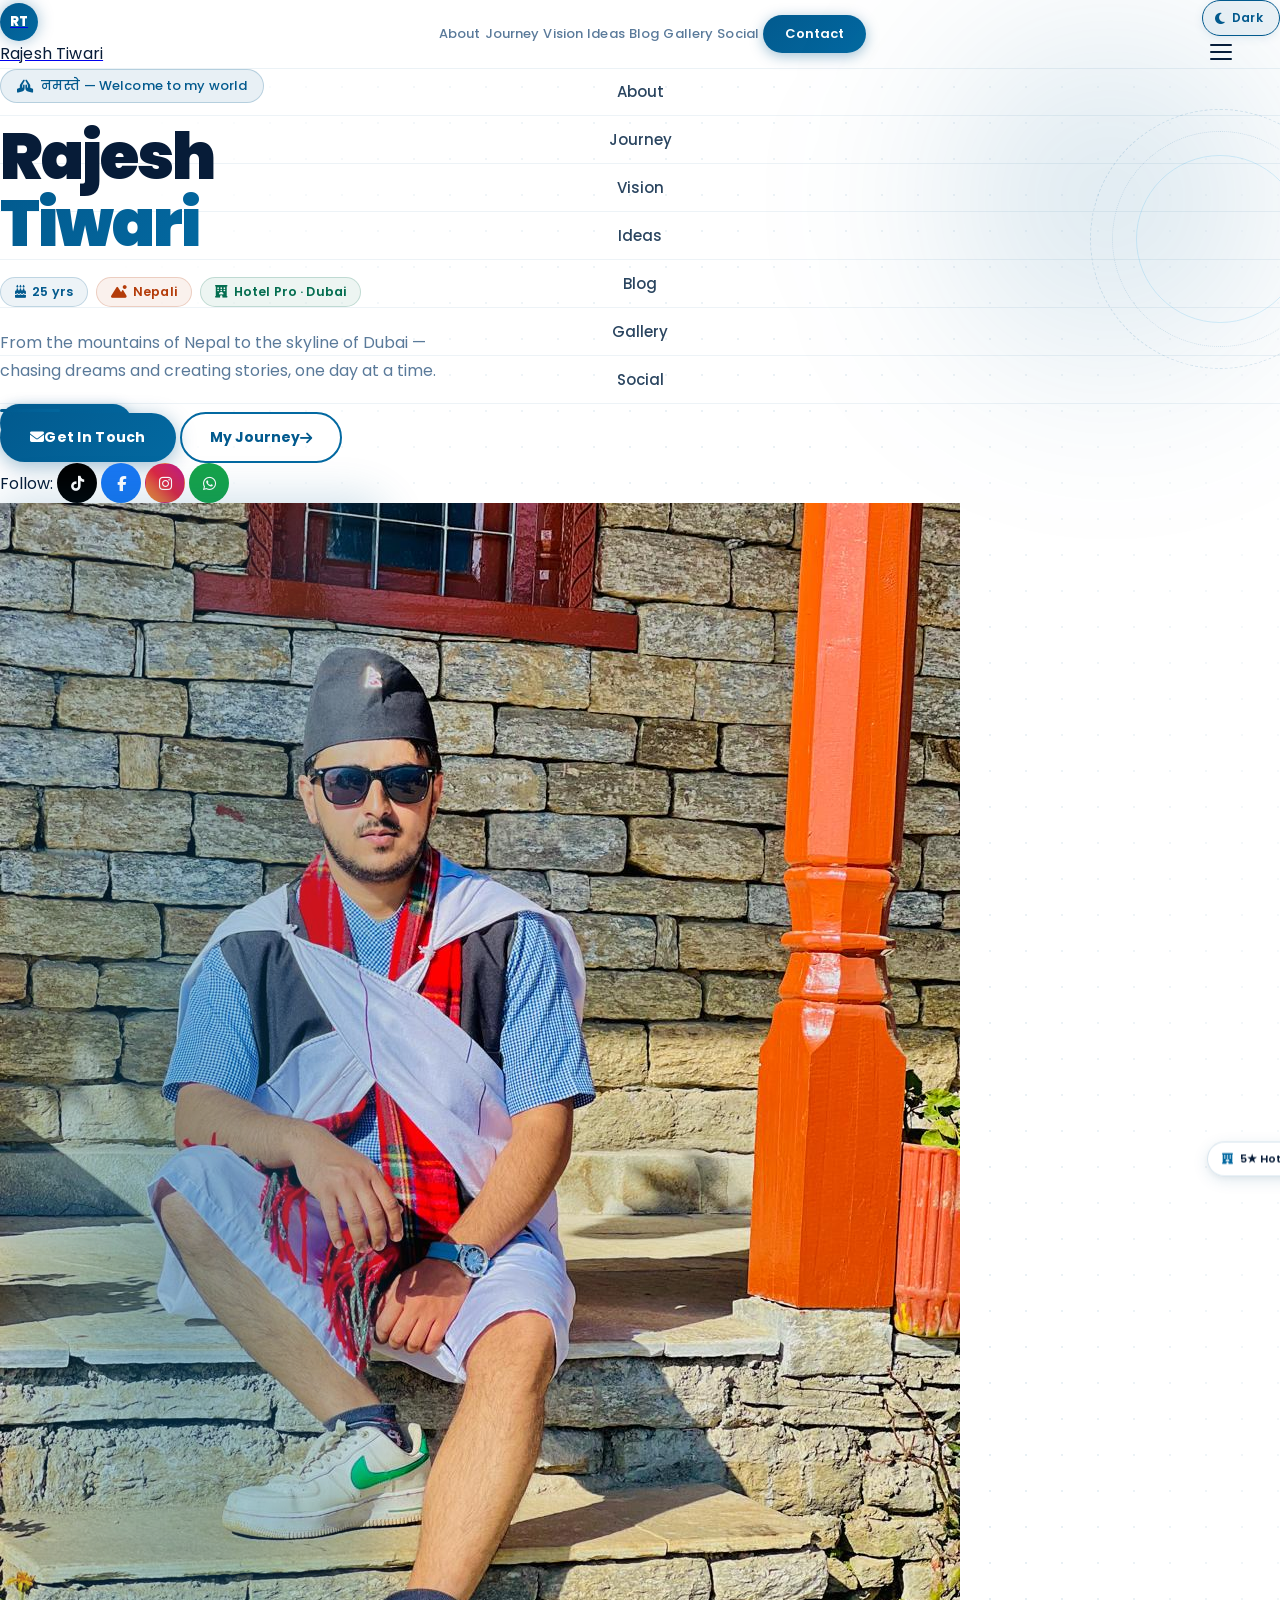
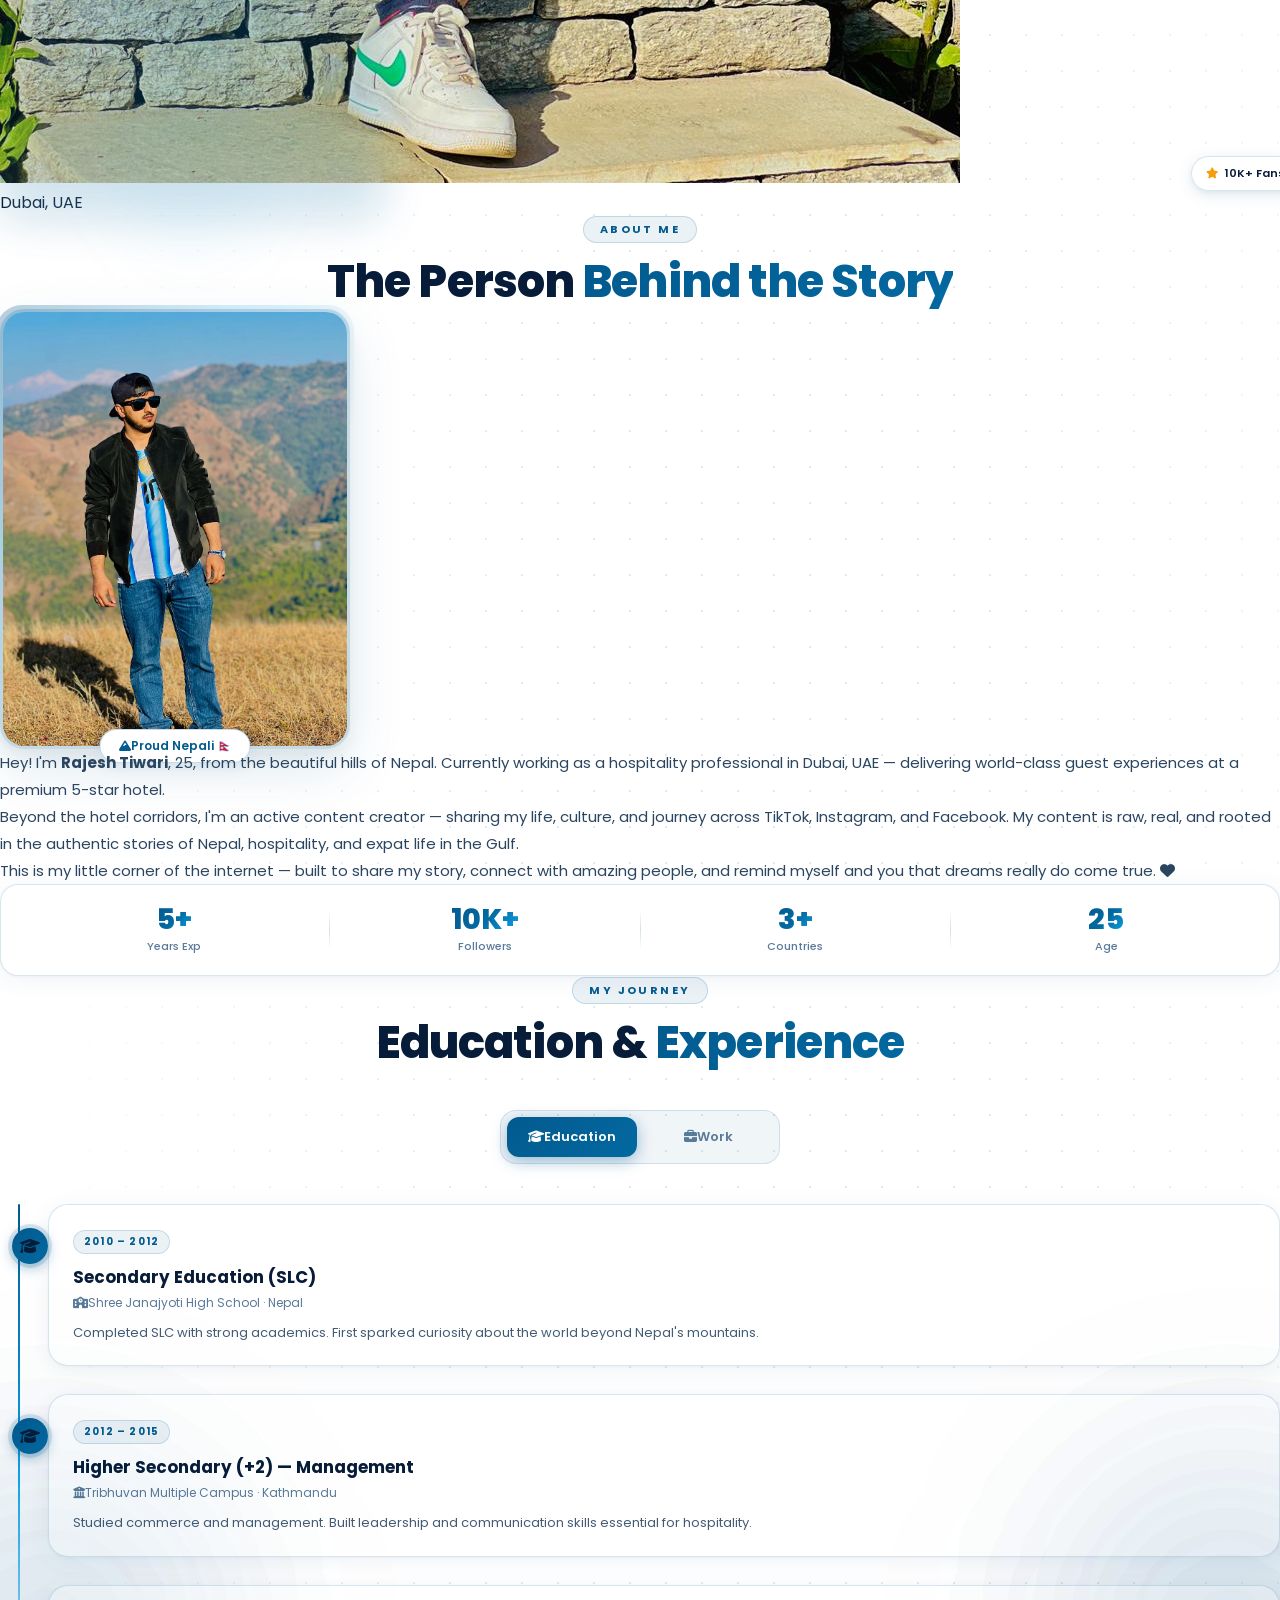
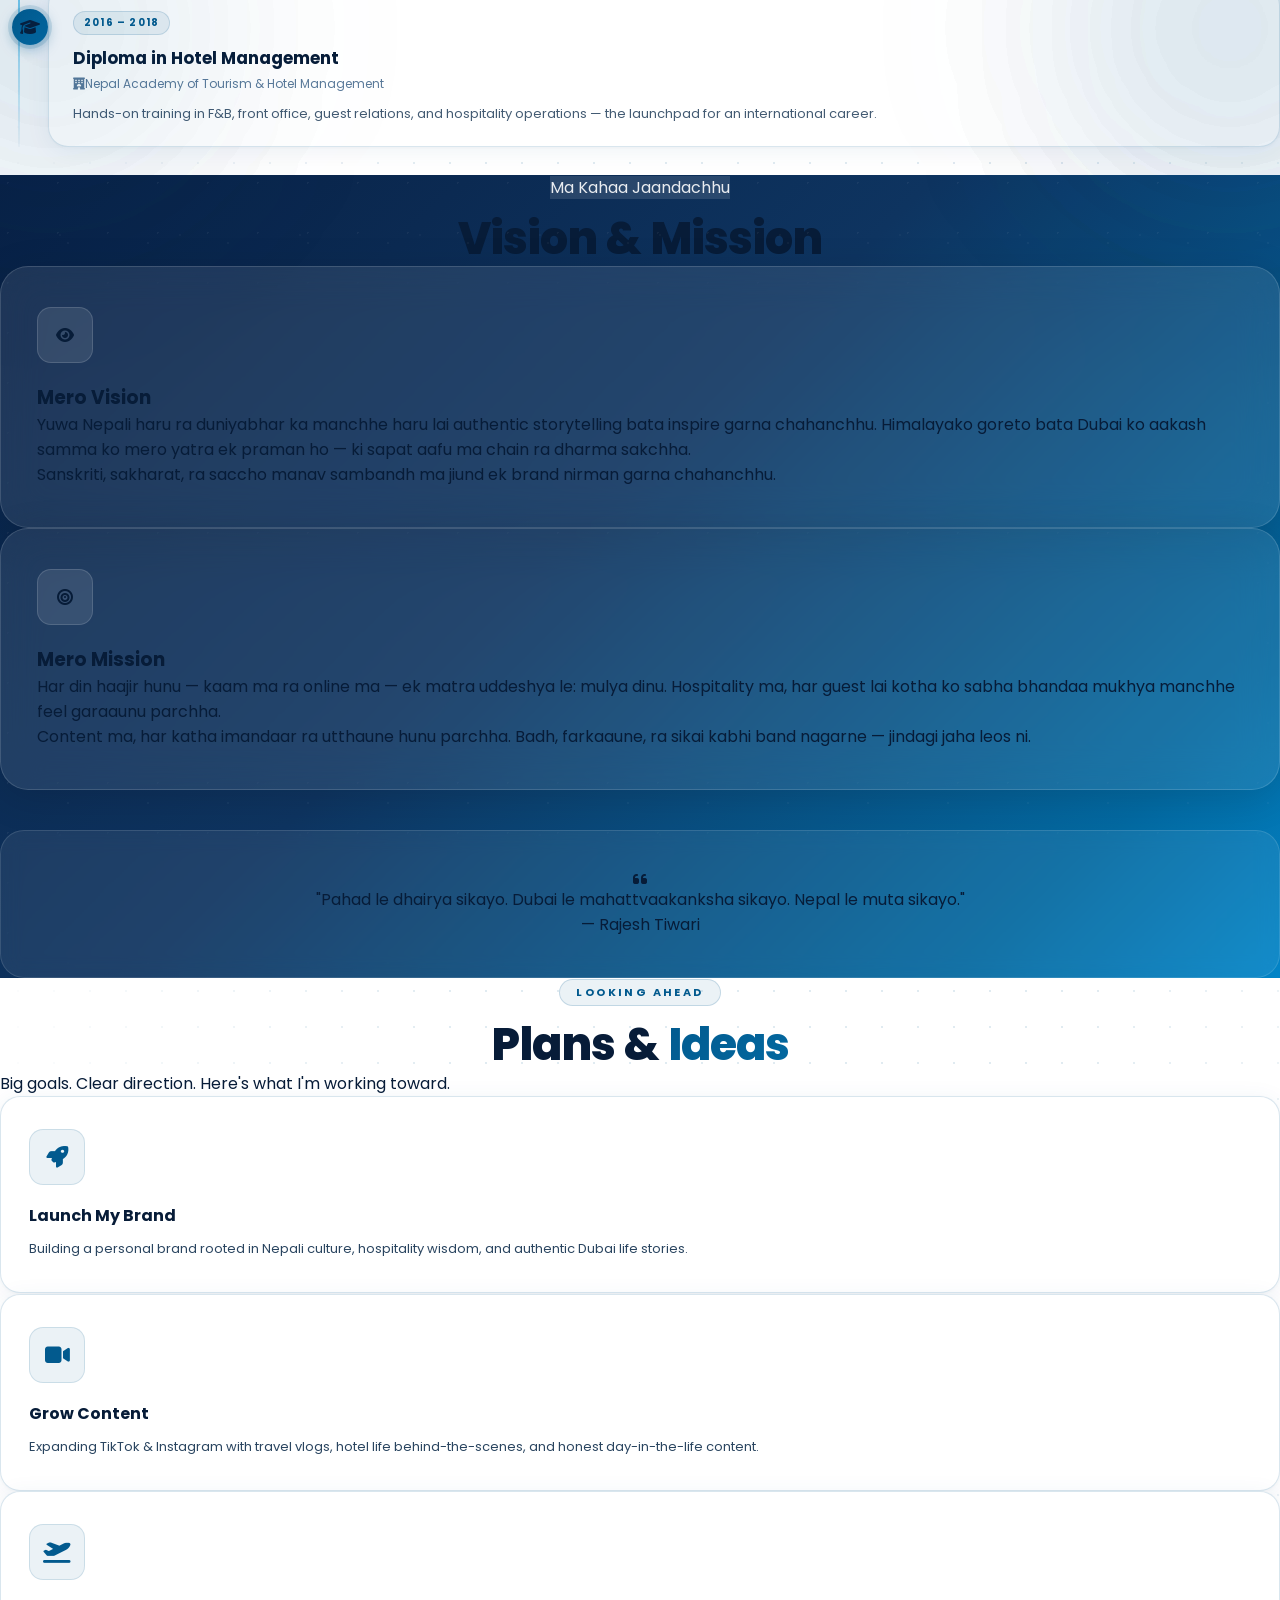
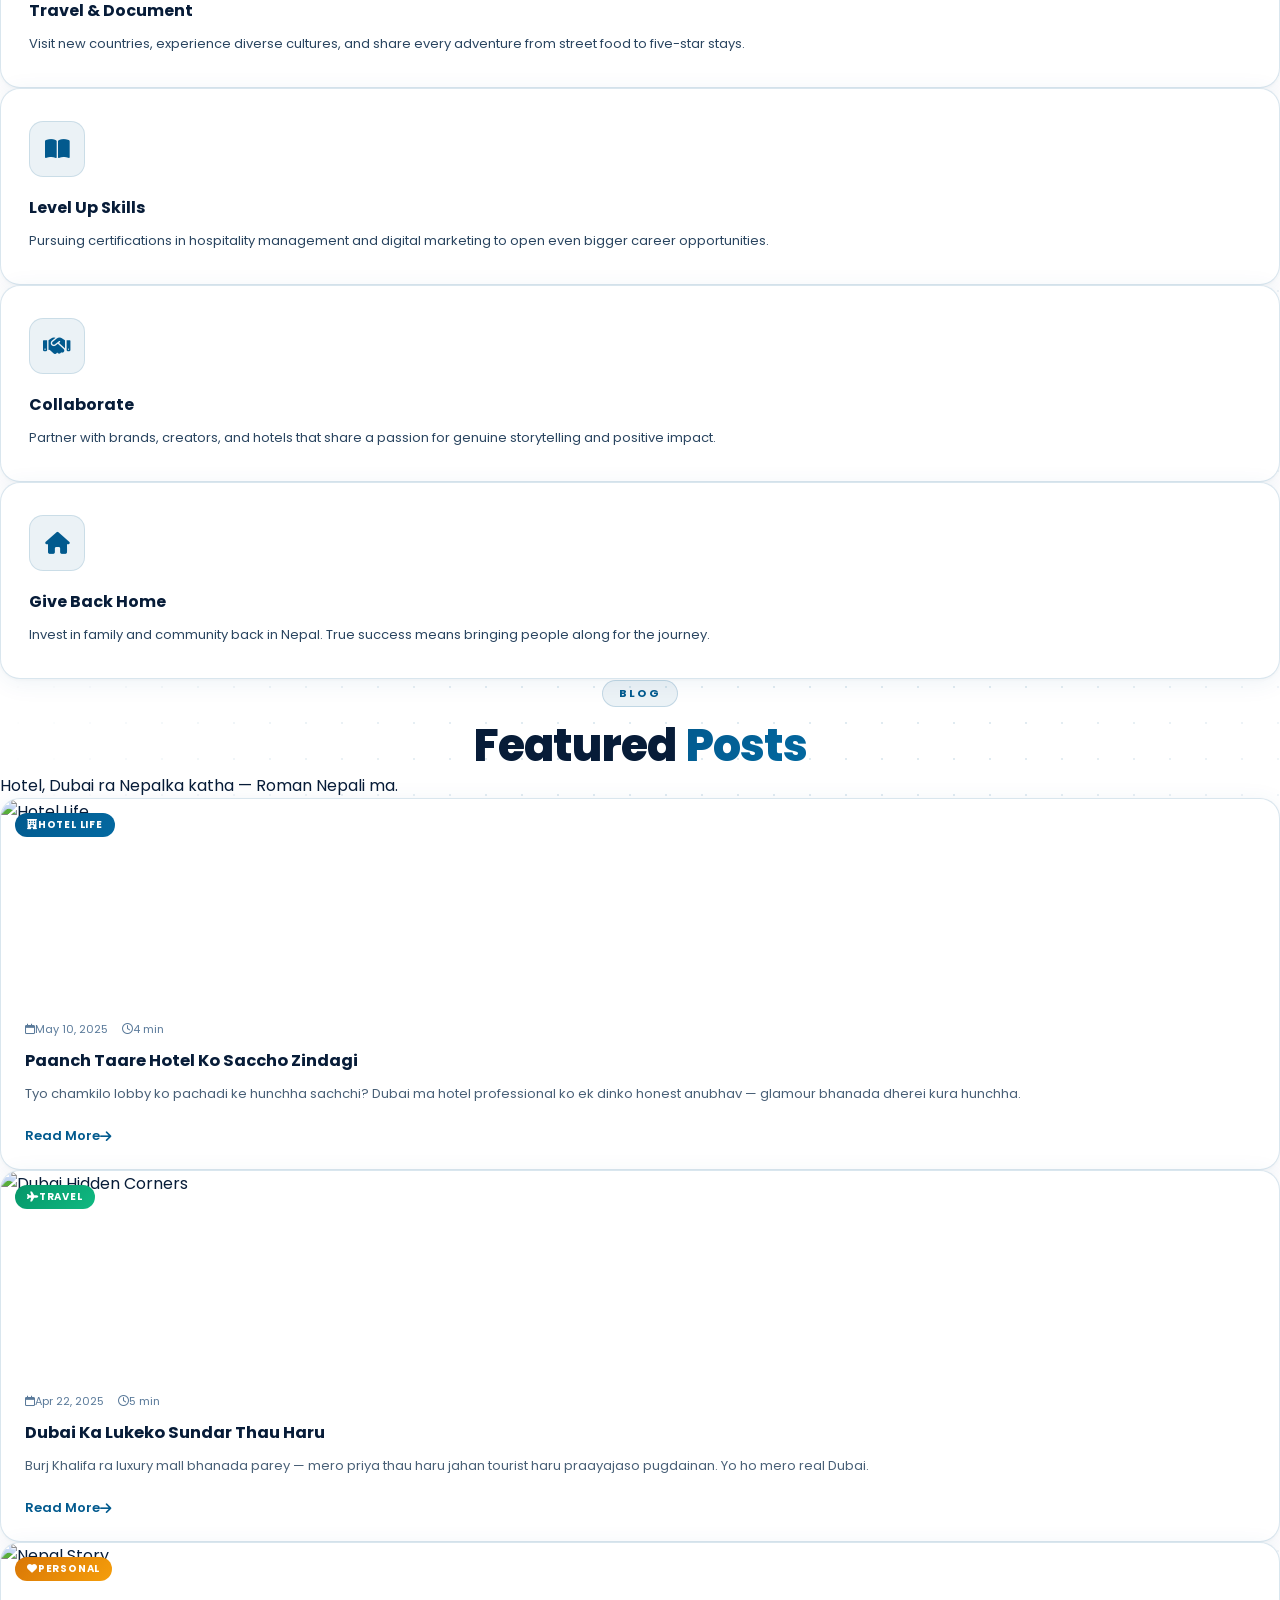
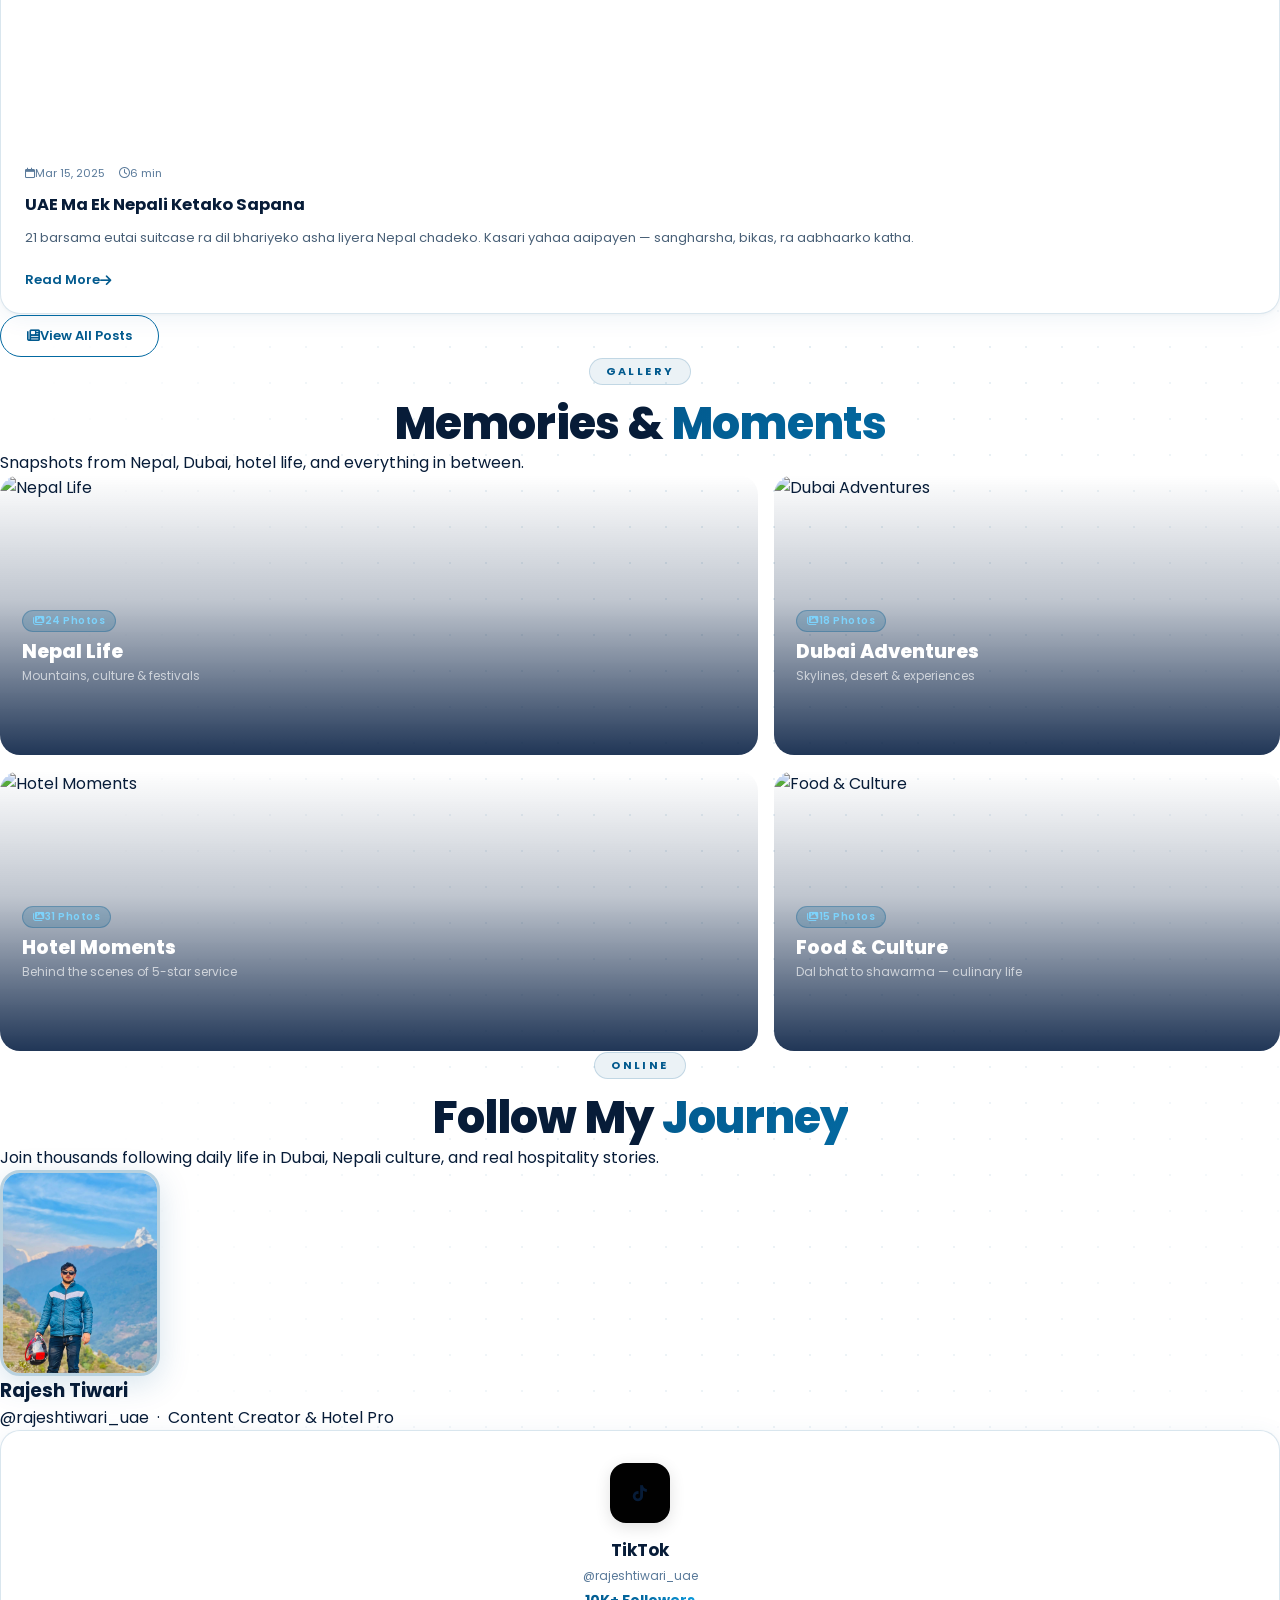
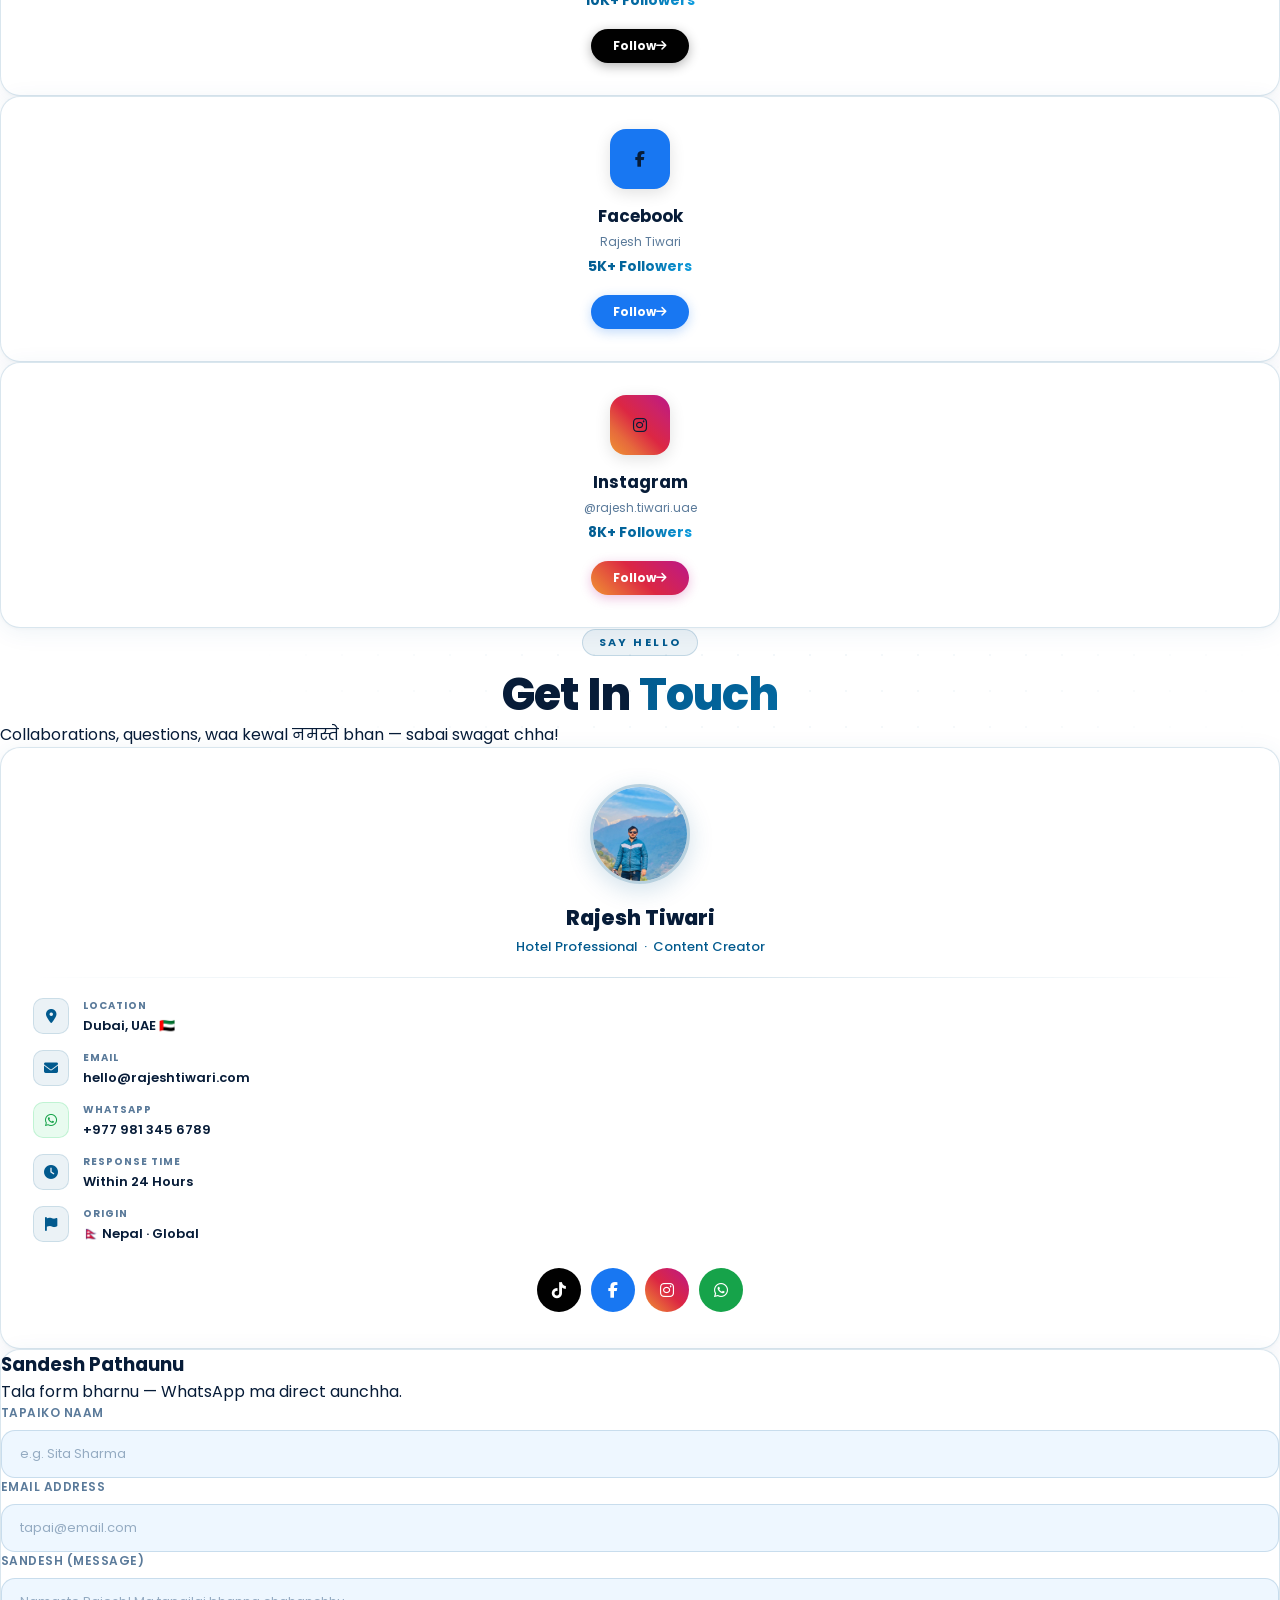
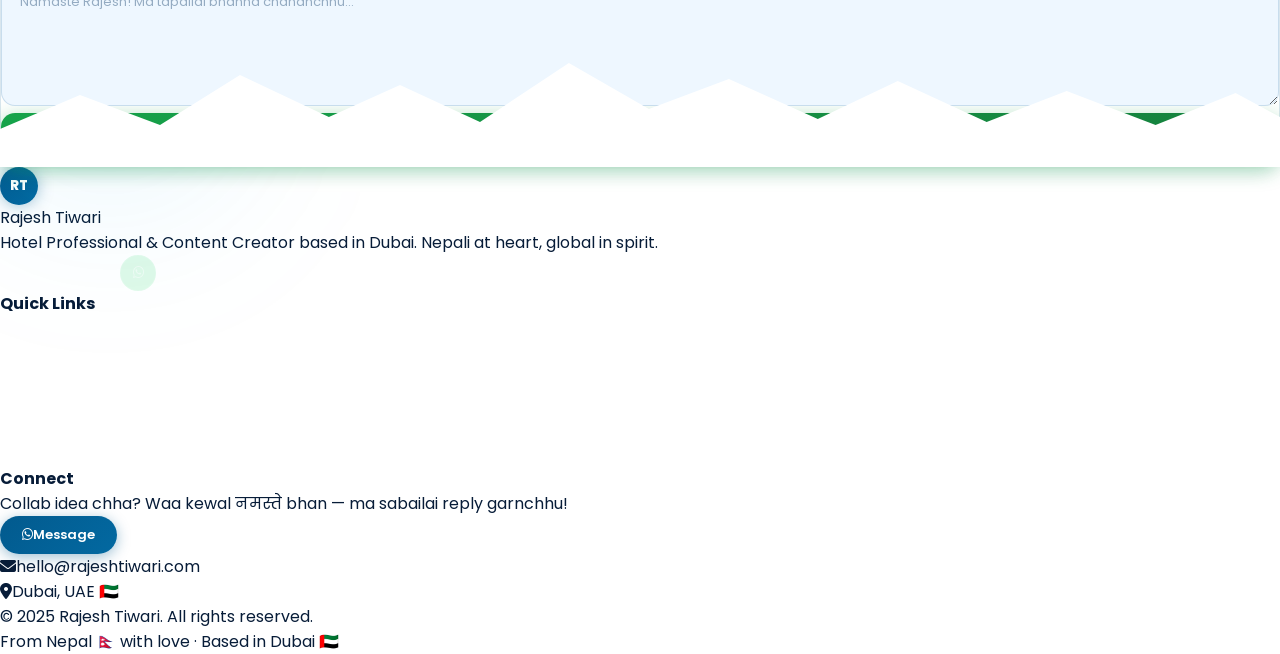
==== commit 3afc9889: "Refactor footer layout and styles for improved responsiveness and readability" ====
--- a/index.html
+++ b/index.html
@@ -830,30 +830,30 @@
   <!-- ═══════════════════════════════════════
        FOOTER
   ═══════════════════════════════════════ -->
-  <footer class="bg-navy text-white/50 pt-16 pb-8 px-5">
+  <footer class="bg-navy text-white/50 pt-12 pb-6 px-4 sm:pt-16 sm:pb-8 sm:px-5">
     <div class="max-w-6xl mx-auto">
 
-      <div class="grid md:grid-cols-3 gap-10 pb-12 border-b border-white/5">
-
-        <div>
-          <div class="flex items-center gap-3 mb-5">
-            <div class="logo-badge">RT</div>
-            <span class="text-white font-bold text-base">Rajesh Tiwari</span>
-          </div>
-          <p class="text-sm leading-relaxed mb-6 max-w-xs">
+      <div class="grid grid-cols-2 sm:grid-cols-2 md:grid-cols-3 gap-6 sm:gap-10 pb-8 sm:pb-12 border-b border-white/5">
+
+        <div class="col-span-2 sm:col-span-1">
+          <div class="flex items-center gap-2 mb-3 sm:mb-5">
+            <div class="logo-badge text-sm">RT</div>
+            <span class="text-white font-bold text-sm sm:text-base">Rajesh Tiwari</span>
+          </div>
+          <p class="text-xs sm:text-sm leading-relaxed mb-4 sm:mb-6 max-w-xs">
             Hotel Professional &amp; Content Creator based in Dubai. Nepali at heart, global in spirit.
           </p>
-          <div class="flex gap-3">
-            <a href="#" class="footer-soc"><i class="fa-brands fa-tiktok"></i></a>
-            <a href="#" class="footer-soc"><i class="fa-brands fa-facebook-f"></i></a>
-            <a href="#" class="footer-soc"><i class="fa-brands fa-instagram"></i></a>
-            <a href="https://wa.me/9779813456789" class="footer-soc" style="background:rgba(37,211,102,0.15);"><i class="fa-brands fa-whatsapp"></i></a>
+          <div class="flex gap-2 sm:gap-3">
+            <a href="#" class="footer-soc text-sm"><i class="fa-brands fa-tiktok"></i></a>
+            <a href="#" class="footer-soc text-sm"><i class="fa-brands fa-facebook-f"></i></a>
+            <a href="#" class="footer-soc text-sm"><i class="fa-brands fa-instagram"></i></a>
+            <a href="https://wa.me/9779813456789" class="footer-soc text-sm" style="background:rgba(37,211,102,0.15);"><i class="fa-brands fa-whatsapp"></i></a>
           </div>
         </div>
 
         <div>
-          <h4 class="text-white font-semibold mb-5 text-sm uppercase tracking-widest">Quick Links</h4>
-          <ul class="space-y-3 text-sm">
+          <h4 class="text-white font-semibold mb-3 sm:mb-5 text-xs sm:text-sm uppercase tracking-widest">Quick Links</h4>
+          <ul class="space-y-2 sm:space-y-3 text-xs sm:text-sm">
             <li><a href="#about"   class="footer-link">About Me</a></li>
             <li><a href="#journey" class="footer-link">My Journey</a></li>
             <li><a href="#vision"  class="footer-link">Vision &amp; Mission</a></li>
@@ -864,26 +864,26 @@
         </div>
 
         <div>
-          <h4 class="text-white font-semibold mb-5 text-sm uppercase tracking-widest">Connect</h4>
-          <p class="text-sm leading-relaxed mb-5">
+          <h4 class="text-white font-semibold mb-3 sm:mb-5 text-xs sm:text-sm uppercase tracking-widest">Connect</h4>
+          <p class="text-xs sm:text-sm leading-relaxed mb-3 sm:mb-5">
             Collab idea chha? Waa kewal नमस्ते bhan — ma sabailai reply garnchhu!
           </p>
-          <a href="#contact" class="btn-primary-sm inline-flex">
-            <i class="fa-brands fa-whatsapp mr-2"></i>Send a Message
+          <a href="#contact" class="btn-primary-sm inline-flex text-xs sm:text-sm">
+            <i class="fa-brands fa-whatsapp mr-2"></i>Message
           </a>
-          <p class="text-sm mt-5">
+          <p class="text-xs sm:text-sm mt-3 sm:mt-5">
             <i class="fa-solid fa-envelope mr-2 text-sky-light"></i>hello@rajeshtiwari.com
           </p>
-          <p class="text-sm mt-2">
+          <p class="text-xs sm:text-sm mt-2">
             <i class="fa-solid fa-location-dot mr-2 text-sky-light"></i>Dubai, UAE 🇦🇪
           </p>
         </div>
 
       </div>
 
-      <div class="pt-8 flex flex-col sm:flex-row items-center justify-between gap-3 text-xs text-white/25">
+      <div class="pt-6 sm:pt-8 flex flex-col sm:flex-row items-center justify-between gap-2 sm:gap-3 text-xs text-white/25">
         <p>&copy; 2025 Rajesh Tiwari. All rights reserved.</p>
-        <p>From Nepal 🇳🇵 with love · Based in Dubai 🇦🇪</p>
+        <p class="hidden sm:block">From Nepal 🇳🇵 with love · Based in Dubai 🇦🇪</p>
       </div>
 
     </div>
